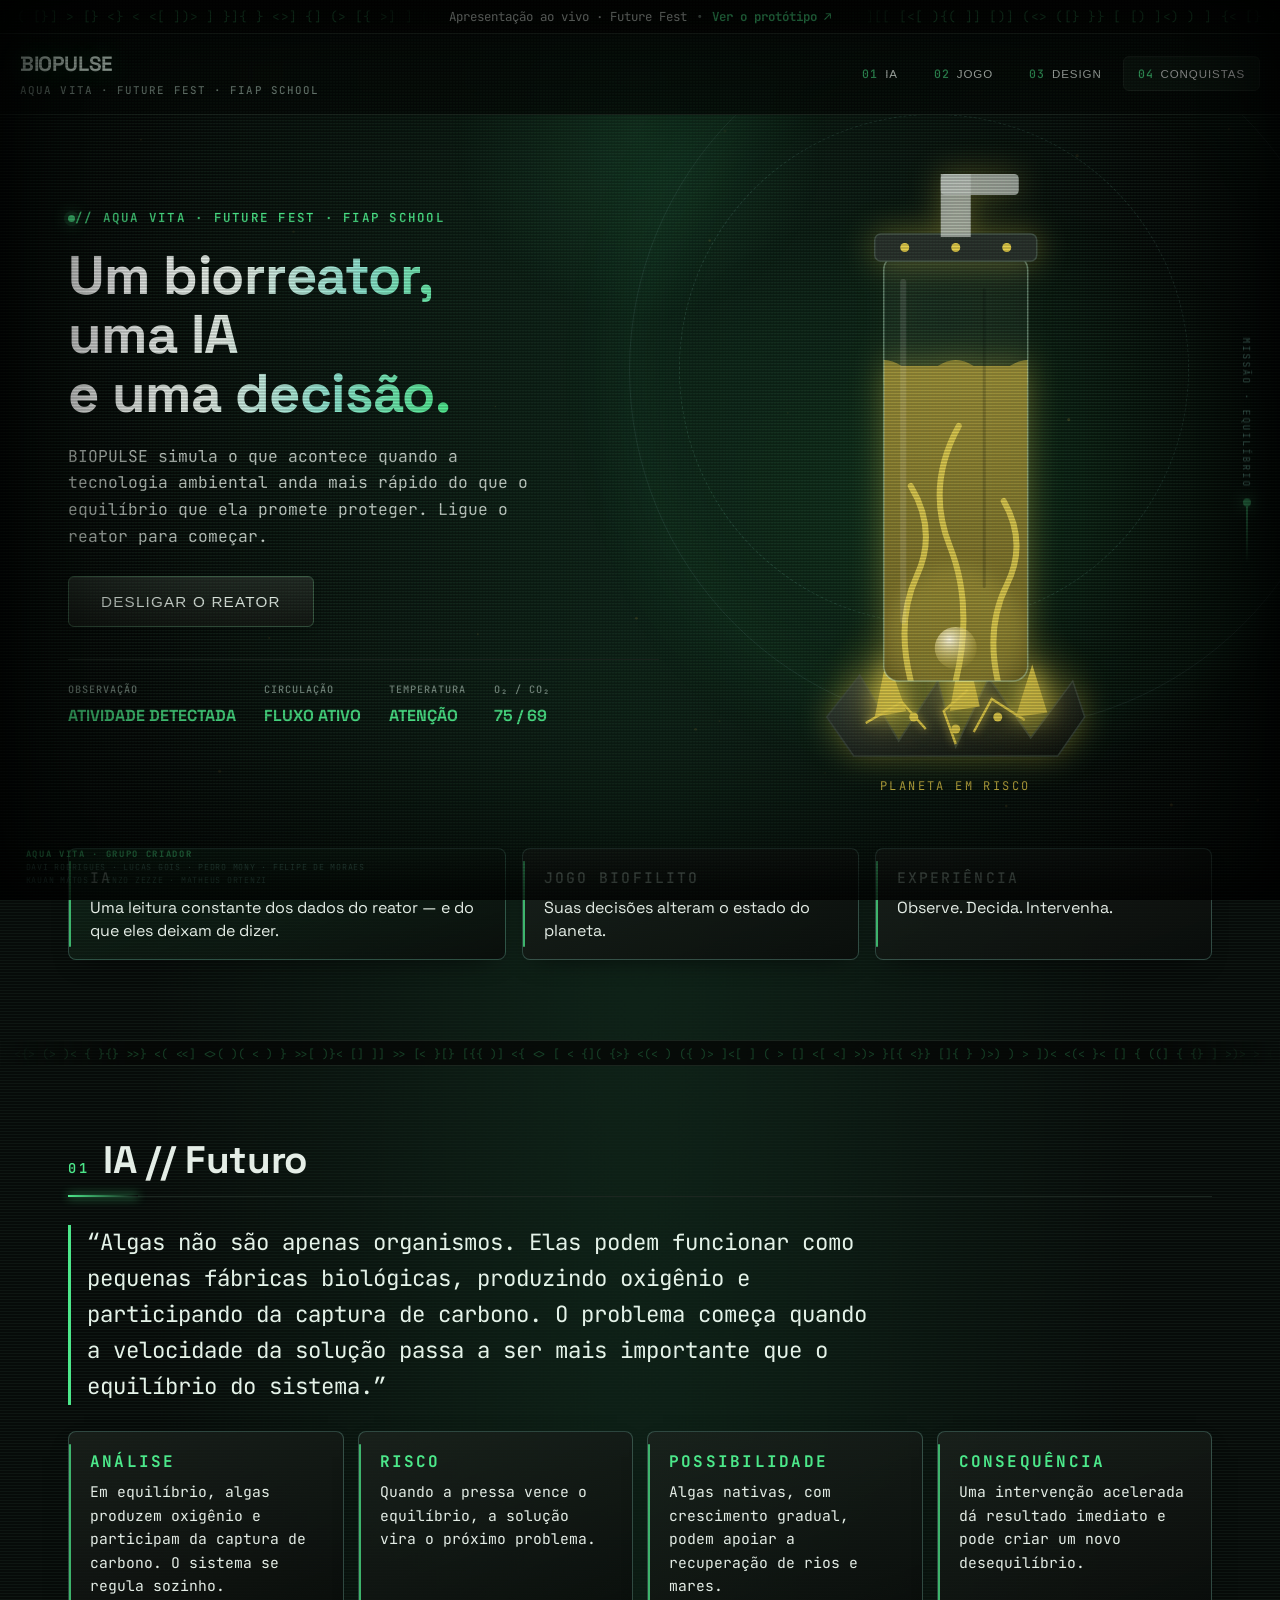
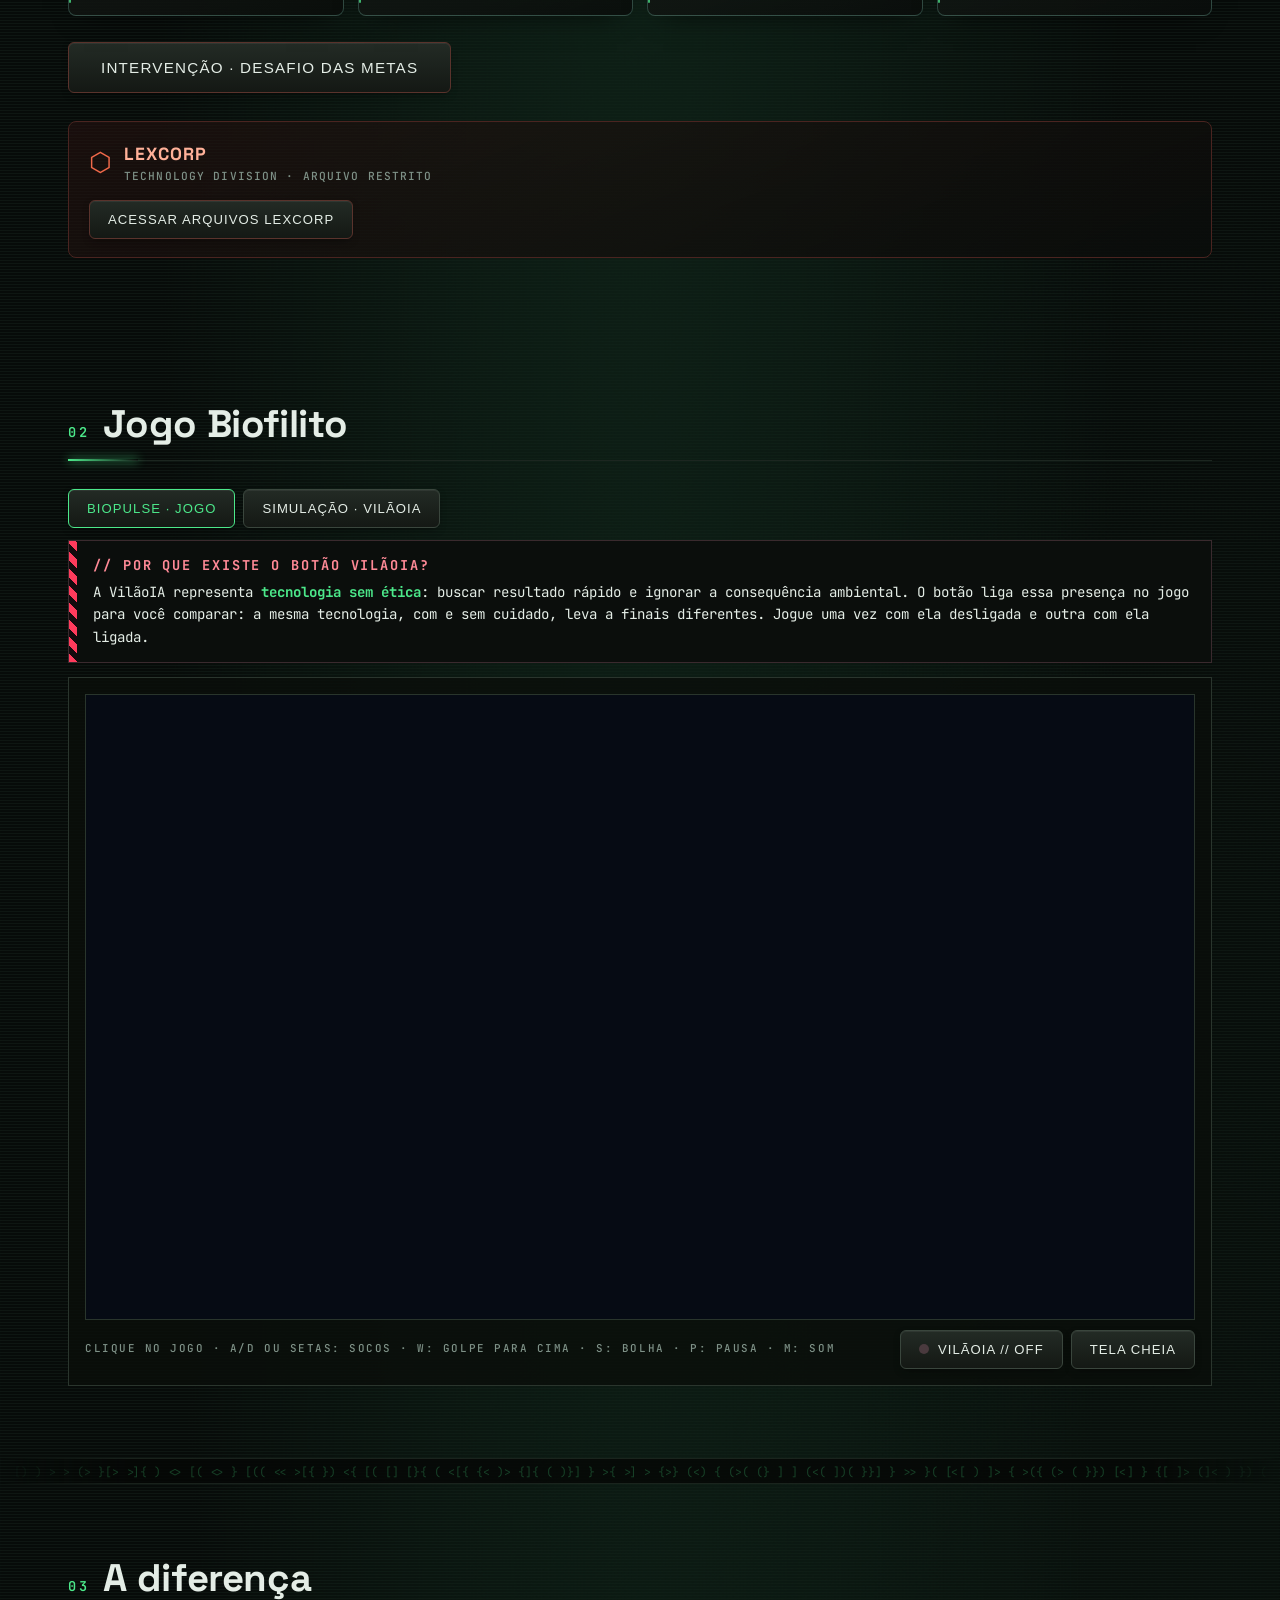
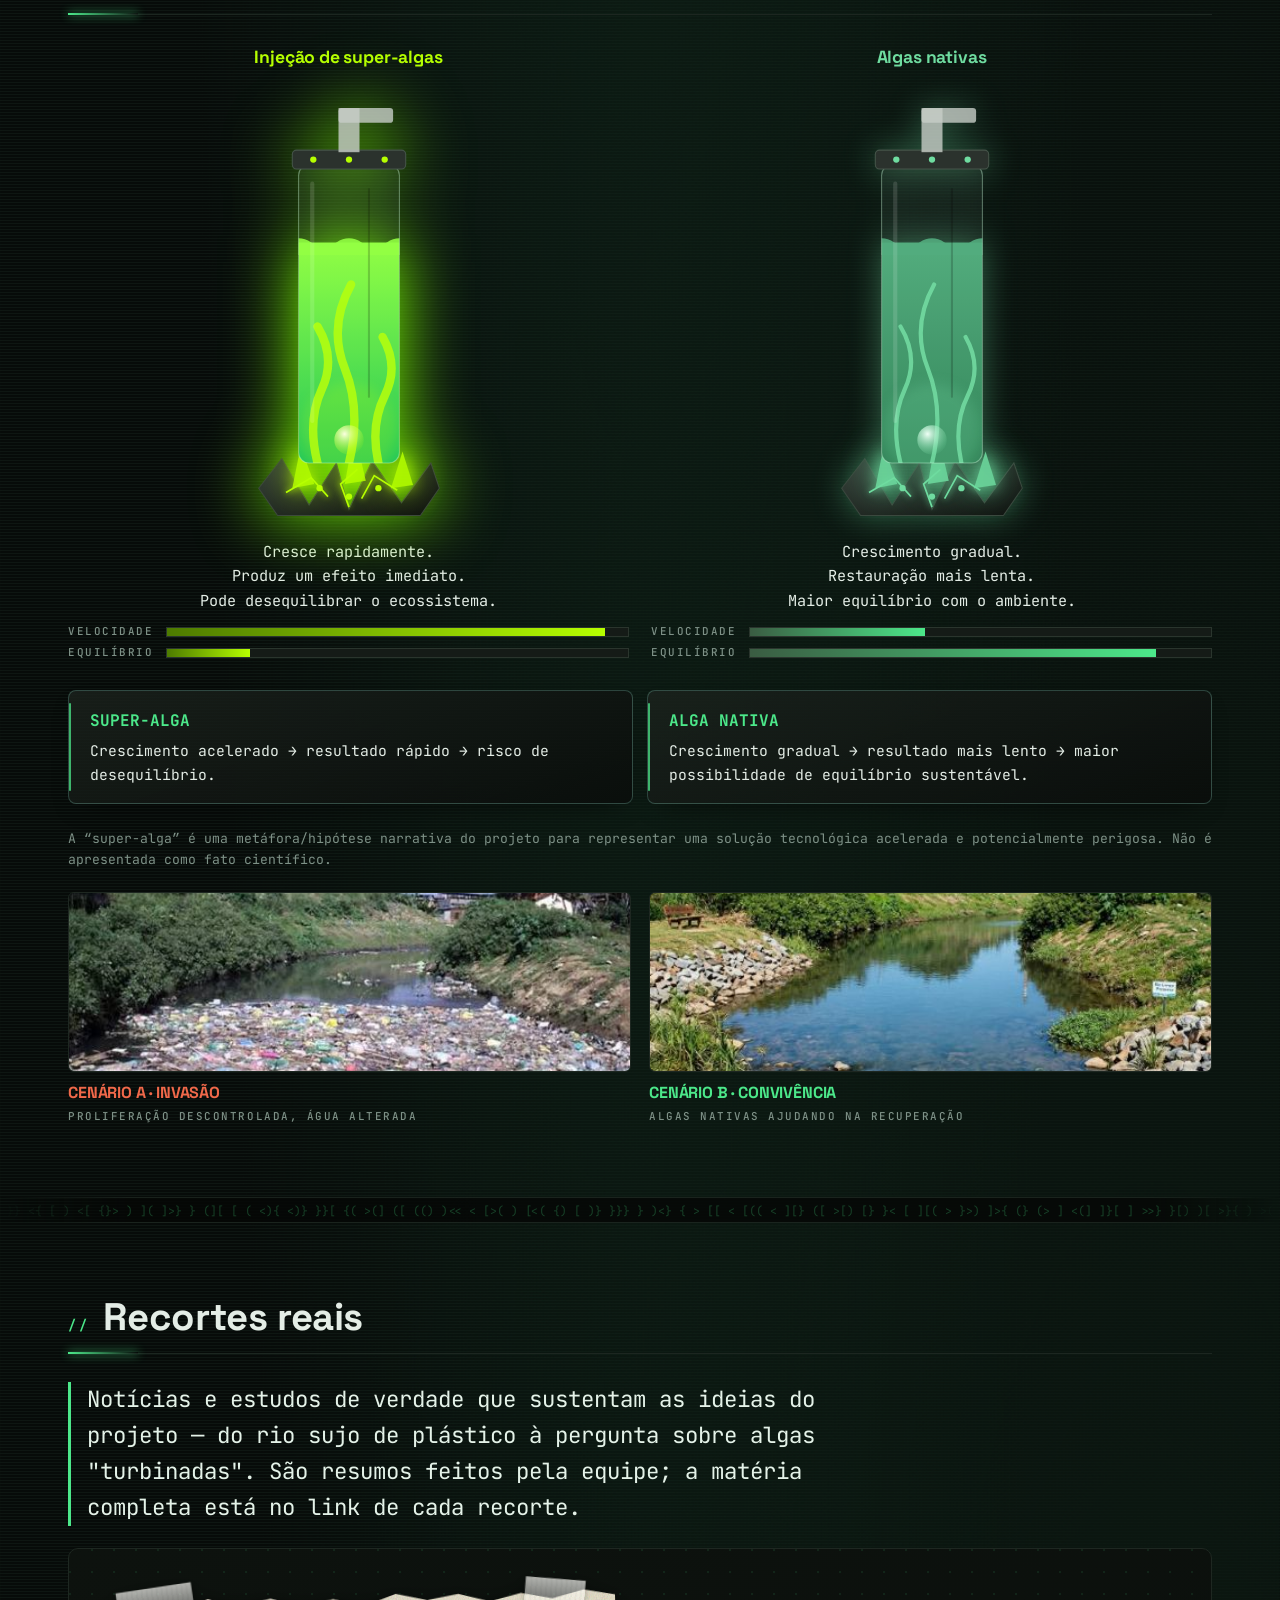
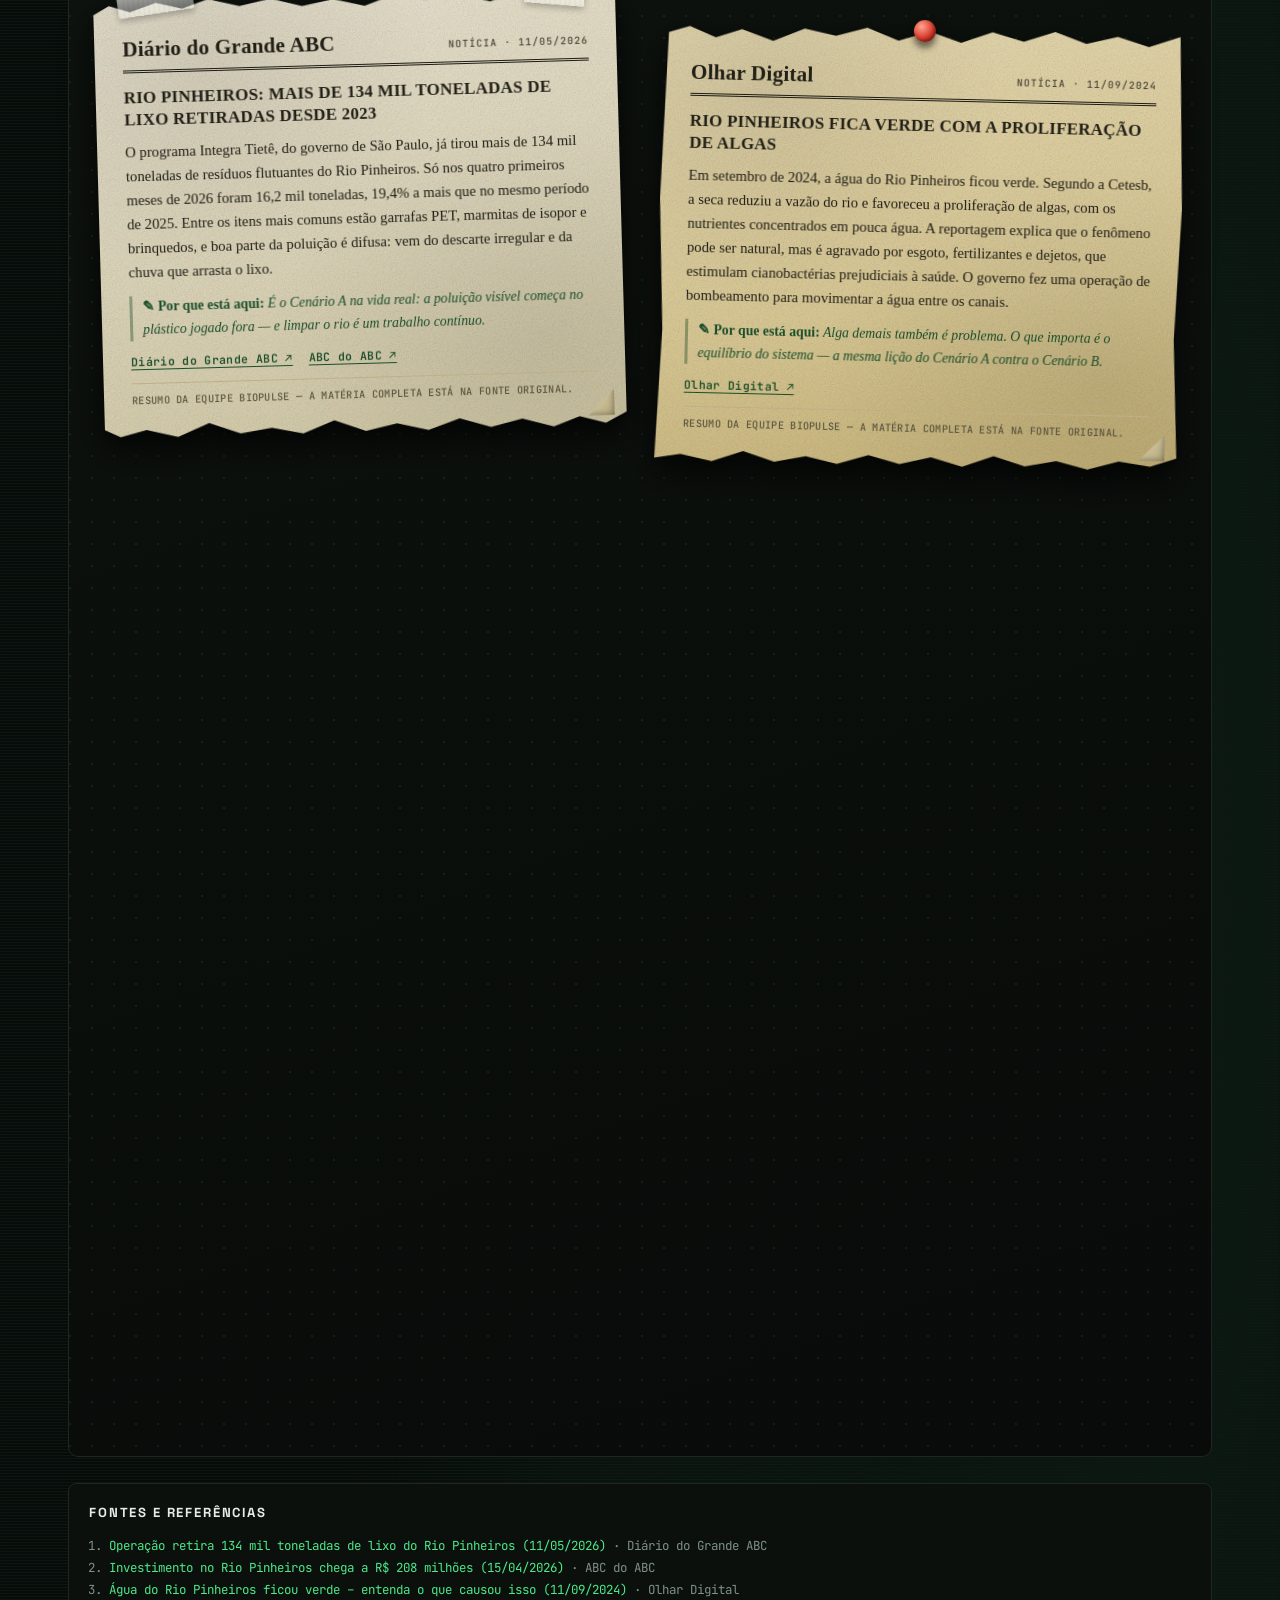
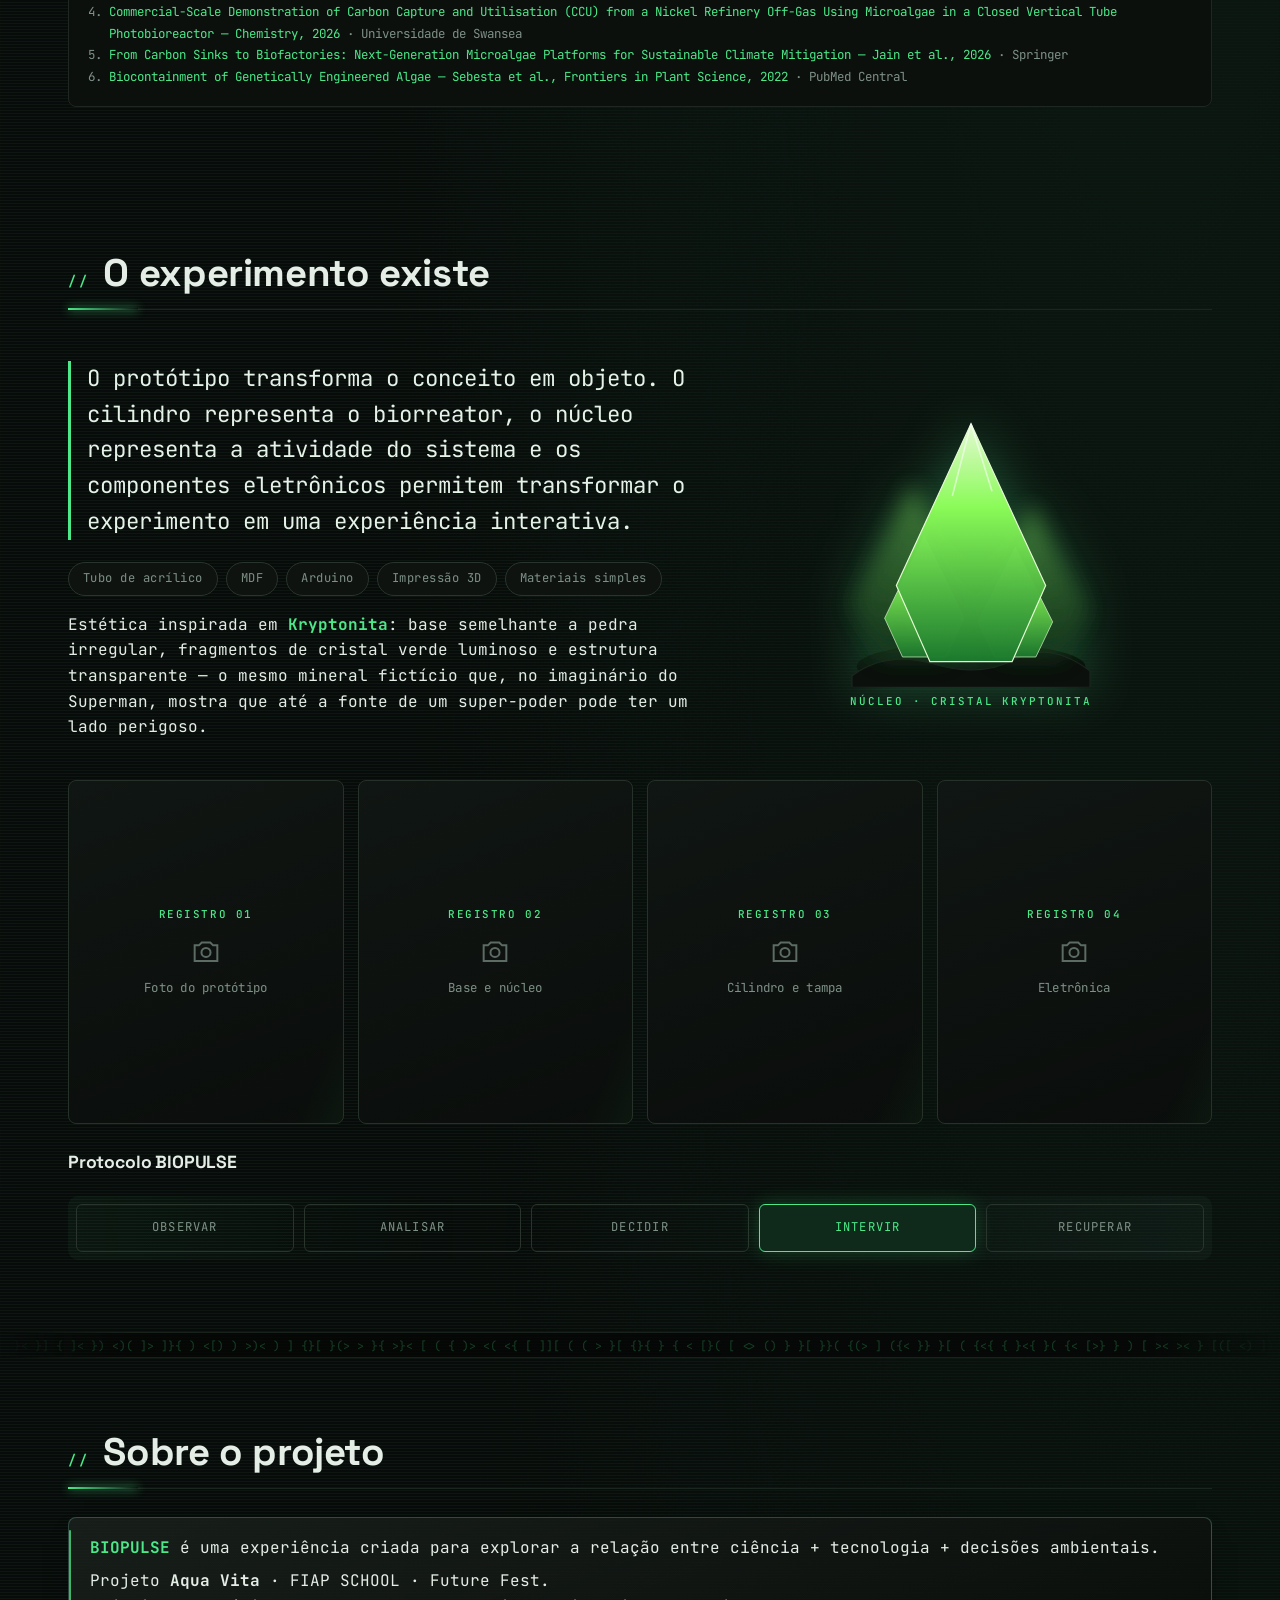
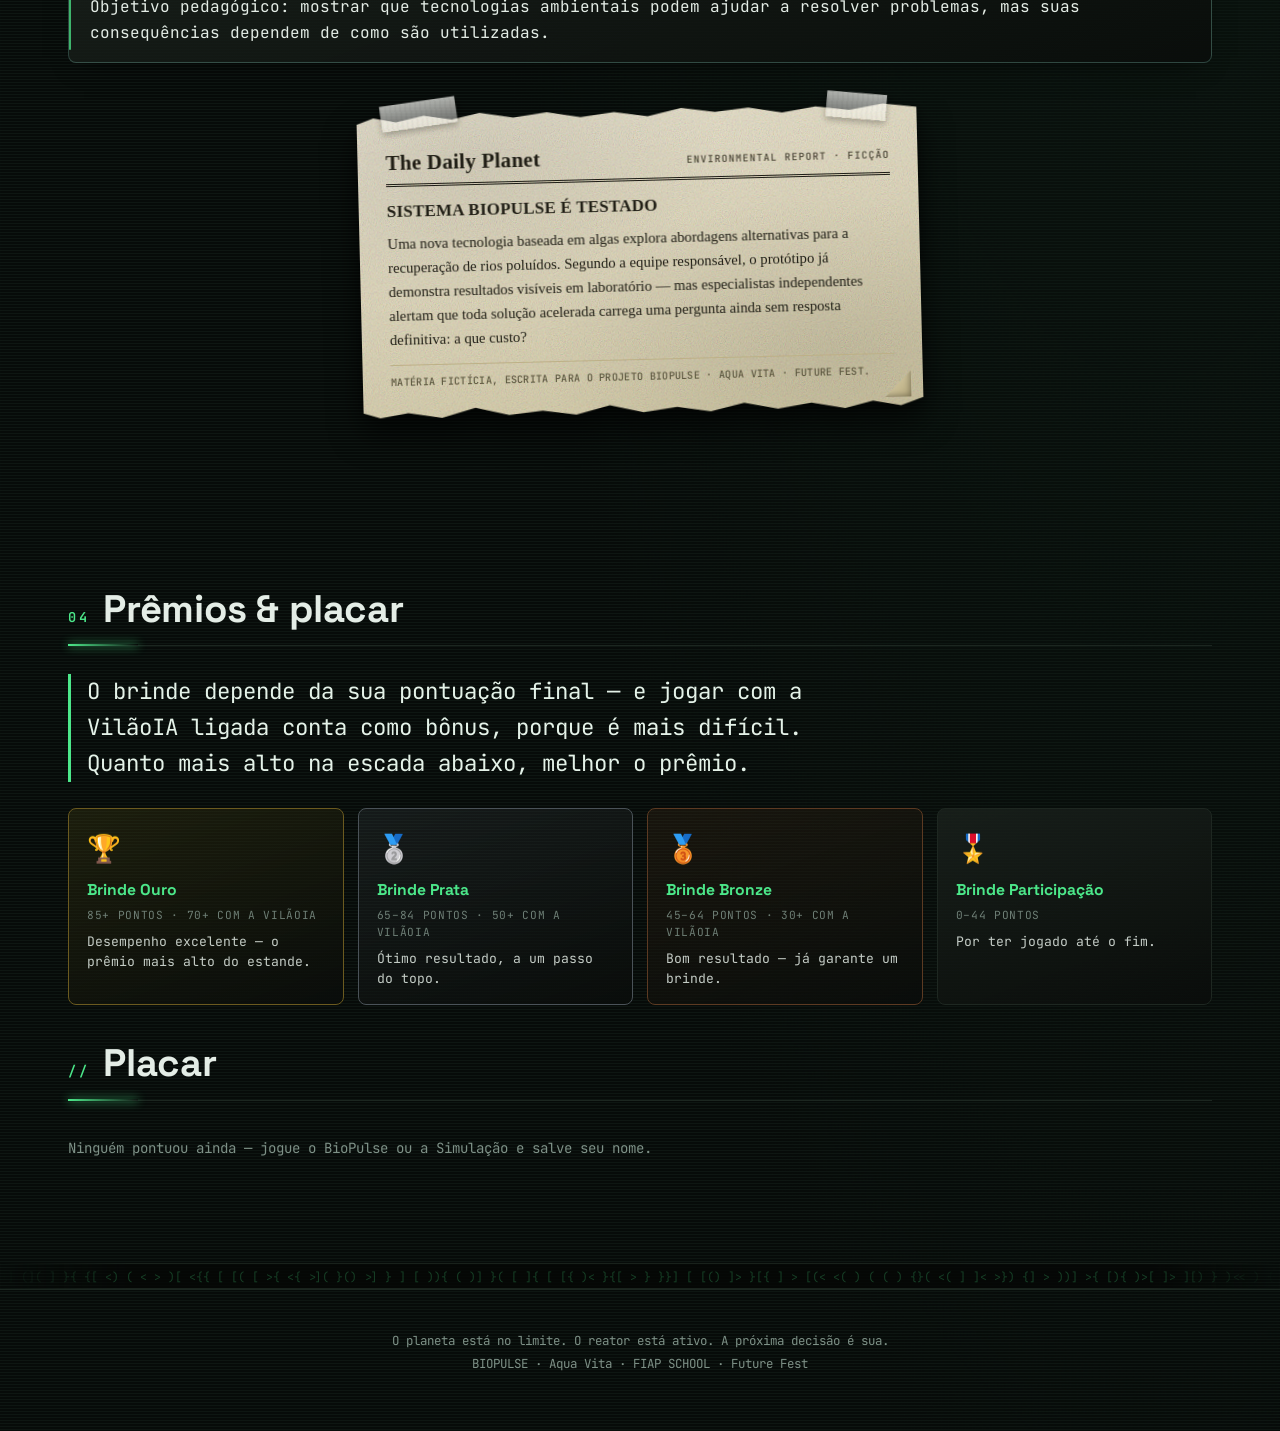
==== index.html @ df3b988c "Add files via upload" ====
<!DOCTYPE html>
<html lang="pt-BR">
<head>
<meta charset="utf-8">
<meta name="viewport" content="width=device-width, initial-scale=1, viewport-fit=cover">
<title>BIOPULSE · Aqua Vita · Future Fest</title>
<meta name="description" content="BIOPULSE — protótipo e experiência interativa do grupo Aqua Vita sobre algas, poluição e as consequências de soluções ambientais aceleradas. Projeto do Future Fest, FIAP SCHOOL.">
<meta name="theme-color" content="#070b09">
<meta property="og:title" content="BIOPULSE · Aqua Vita">
<meta property="og:description" content="Um biorreator, uma IA e uma decisão: o que acontece quando a tecnologia ambiental anda mais rápido que o equilíbrio do planeta.">
<meta property="og:type" content="website">
<link rel="icon" href="data:image/svg+xml,%3Csvg xmlns='http://www.w3.org/2000/svg' viewBox='0 0 100 100'%3E%3Crect width='100' height='100' rx='20' fill='%23070b09'/%3E%3Ccircle cx='50' cy='58' r='16' fill='%234ce88a'/%3E%3Cpath d='M50 20v24M36 40q14-10 28 0' stroke='%234ce88a' stroke-width='6' fill='none' stroke-linecap='round'/%3E%3C/svg%3E">
<link rel="preconnect" href="https://fonts.googleapis.com">
<link rel="preconnect" href="https://fonts.gstatic.com" crossorigin>
<link href="https://fonts.googleapis.com/css2?family=Space+Grotesk:wght@500;700&family=JetBrains+Mono:wght@400;500;600&display=swap" rel="stylesheet">
<link rel="stylesheet" href="css/style.css">
</head>
<body data-p="ok">
<div class="top-progress" aria-hidden="true"></div>
<div class="boot-sequence" id="boot" aria-hidden="true"><div class="boot-card"><small>Inicializando sistema de bio-resposta</small><b>BIOPULSE / 01</b><div class="boot-line"><i></i></div><small style="margin-top:12px">Conectando reator · IA · ecossistema</small></div></div>
<aside class="mission-dock" aria-hidden="true"><span>MISSÃO · EQUILÍBRIO</span><i></i></aside>
<!-- ## MARCA D'ÁGUA: crédito visual permanente da equipe responsável pelo projeto. -->
<aside class="team-watermark" aria-label="Créditos da equipe Aqua Vita"><b>Aqua Vita · Grupo criador</b><span>Davi Rodrigues · Lucas Gois · Pedro Mony · Felipe de Moraes</span><span>Kauan Matos · Enzo Zezze · Matheus Ortenzi</span></aside>
<canvas id="fx"></canvas><div id="wipe"></div><div id="toast" role="status"></div>
<div id="crt" aria-hidden="true"><div class="crt-roll"></div></div>
<div id="alert"><div class="drip"></div><h2>INTERVENÇÃO DETECTADA</h2></div>

<div class="annbar">
  <div class="acode" aria-hidden="true"><span id="acL"></span></div>
  <div class="anntext">Apresentação ao vivo · Future Fest <span class="adot">•</span> <a href="#prototipo">Ver o protótipo <i>↗</i></a></div>
  <div class="acode" aria-hidden="true"><span id="acR"></span></div>
</div>
<!-- ## ESTRUTURA HTML: cabeçalho fixo com a marca e atalhos de navegação -->
<header>
  <div><h1>BIOPULSE</h1><small>Aqua Vita · Future Fest · FIAP SCHOOL</small></div>
  <nav><button class="btn nb" data-t="ia"><i>01</i>IA</button><button class="btn nb" data-t="jogo"><i>02</i>JOGO</button><button class="btn nb" data-t="design"><i>03</i>DESIGN</button><button class="btn nb" data-t="conquistas"><i>04</i>CONQUISTAS</button></nav>
</header>

<!-- ## CONTEÚDO PRINCIPAL: cada seção abaixo explica uma parte da narrativa -->
<main>
<!-- ## 01. HERO: apresenta o desafio e dá acesso ao reator -->
<section id="hero">
  <div class="herogrid">
    <div class="herocopy">
      <span class="kicker">// Aqua Vita · Future Fest · FIAP SCHOOL</span>
      <h1 class="claim">Um biorreator, uma IA<br>e uma decisão.</h1>
      <p class="lede">BIOPULSE simula o que acontece quando a tecnologia ambiental anda mais rápido do que o equilíbrio que ela promete proteger. Ligue o reator para começar.</p>
      <button class="btn big" id="power">LIGAR O REATOR</button>
      <div class="readout">
        <div><small>Observação</small><b id="nB">SEM LEITURA</b></div>
        <div><small>Circulação</small><b id="nF">PARADO</b></div>
        <div><small>Temperatura</small><b id="nT">EM ESPERA</b></div>
        <div><small>O₂ / CO₂</small><b><span id="nO">--</span> / <span id="nC">--</span></b></div>
      </div>
    </div>
    <div class="rwrap"><div id="rmain"></div><div class="pstat" id="pstat">PLANETA SAUDÁVEL</div></div>
  </div>
  <div class="cards">
    <div class="panel feat" data-t="ia"><h3>IA</h3><p>Uma leitura constante dos dados do reator — e do que eles deixam de dizer.</p></div>
    <div class="panel" data-t="jogo"><h3>Jogo Biofilito</h3><p>Suas decisões alteram o estado do planeta.</p></div>
    <div class="panel"><h3>Experiência</h3><p>Observe. Decida. Intervenha.</p></div>
  </div>
</section>
<div class="codeband"></div>

<!-- ## 02. IA: explica o dilema ambiental e o documento fictício LexCorp -->
<section id="ia">
  <div class="sec-h"><span>01</span><h2>IA // Futuro</h2></div>
  <p class="lead rv">“Algas não são apenas organismos. Elas podem funcionar como pequenas fábricas biológicas, produzindo oxigênio e participando da captura de carbono. O problema começa quando a velocidade da solução passa a ser mais importante que o equilíbrio do sistema.”</p>
  <div class="grid4">
    <div class="panel rv"><b>ANÁLISE</b><p>Em equilíbrio, algas produzem oxigênio e participam da captura de carbono. O sistema se regula sozinho.</p></div>
    <div class="panel rv"><b>RISCO</b><p>Quando a pressa vence o equilíbrio, a solução vira o próximo problema.</p></div>
    <div class="panel rv"><b>POSSIBILIDADE</b><p>Algas nativas, com crescimento gradual, podem apoiar a recuperação de rios e mares.</p></div>
    <div class="panel rv"><b>CONSEQUÊNCIA</b><p>Uma intervenção acelerada dá resultado imediato e pode criar um novo desequilíbrio.</p></div>
  </div>
  <button class="btn big warn" id="intv">INTERVENÇÃO · DESAFIO DAS METAS</button>

  <div class="lexfile rv">
    <div class="lexhead"><span class="lexmark">⬡</span><div><b>LEXCORP</b><small>Technology Division · Arquivo restrito</small></div></div>
    <button class="btn warn" id="lexBtn">ACESSAR ARQUIVOS LEXCORP</button>
    <div class="lexbody" id="lexBody" hidden>
      <p><i>[CLASSIFICAÇÃO: NÍVEL 3 — ACESSO LIBERADO]</i></p>
      <p>A LexCorp financia soluções de recuperação ambiental em escala industrial. Documentos internos sugerem que o programa de "super-algas" foi acelerado antes da conclusão dos testes de impacto — priorizando resultado visível sobre segurança do ecossistema.</p>
      <p>BIOPULSE nasceu dessa pergunta: até onde a tecnologia deve ir para resolver um problema ambiental — e quem decide onde está esse limite?</p>
      <p class="lexfoot">Documento fictício, parte da narrativa do projeto BIOPULSE. Qualquer semelhança com universos de ficção é intencional e com fins pedagógicos.</p>
    </div>
  </div>
</section>

<!-- ## 03. JOGO: contém o game BioPulse e a simulação de decisões -->
<section id="jogo">
  <div class="sec-h"><span>02</span><h2>Jogo Biofilito</h2></div>
  <div class="gtabs"><button class="btn on" data-g="bp">BioPulse · Jogo</button><button class="btn" data-g="sim">Simulação · VilãoIA</button></div>
  <div class="vexp"><b>// POR QUE EXISTE O BOTÃO VILÃOIA?</b>
    <p class="voff">A VilãoIA representa <strong style="color:var(--neon)">tecnologia sem ética</strong>: buscar resultado rápido e ignorar a consequência ambiental. O botão liga essa presença no jogo para você comparar: a mesma tecnologia, com e sem cuidado, leva a finais diferentes. Jogue uma vez com ela desligada e outra com ela ligada.</p>
    <p class="von"><strong style="color:#ff8a97">ATIVA.</strong> As boas decisões valem menos (60%), as ruins pesam mais (140%), cada escolha custa energia e sabotagens aparecem: super-algas, descarte ilegal, falha na rede, sobrecarga do reator e crescimento descontrolado. Não é um vilão de desenho: é o que acontece quando a pressa vence o equilíbrio.</p></div>
  <!-- BioPulse: jogo em JavaScript puro, embutido no script abaixo (biopulse.js). -->
  <div id="bp" class="game">
    <div class="frame" id="bpmount"></div>
    <div class="bpbar"><small>Clique no jogo · A/D ou setas: socos · W: golpe para cima · S: bolha · P: pausa · M: som</small><div style="display:flex;gap:8px;flex-wrap:wrap"><button class="btn switch" id="bpvil" title="Liga a tecnologia sem ética: resultado rápido, consequência ignorada" aria-pressed="false">VILÃOIA // OFF</button><button class="btn" id="bpfs">TELA CHEIA</button></div></div>
    <div class="scorebox" id="bpScore" hidden><p id="bpScoreMsg"></p><div class="scorerow"><input id="bpName" maxlength="18" placeholder="Seu nome" autocomplete="off"><button class="btn" id="bpSaveScore">Salvar pontuação</button></div><small id="bpSaveMsg"></small></div>
  </div>
  <!-- Simulação do site. Use BIOPULSE.setPlanet('ok'|'risk'|'bad') para o reator reagir. -->
  <div id="game-mount" class="game" hidden>
    <div class="gtop"><button class="btn switch" id="vil" title="Liga a tecnologia sem ética: resultado rápido, consequência ignorada" aria-pressed="false">VILÃOIA // OFF</button><small id="turn">EVENTO 01/06</small></div>
    <div class="ggrid">
      <div>
        <div class="scwrap" id="scene">
          <svg class="sc" viewBox="0 0 400 220" aria-label="Cenário">
            <rect class="sky" width="400" height="130"/><circle class="sun" cx="60" cy="40" r="18"/>
            <g class="smoke"><circle cx="300" cy="70" r="14"/><circle cx="316" cy="48" r="18"/><circle cx="338" cy="28" r="22"/></g>
            <g class="fac"><rect x="270" y="100" width="90" height="30"/><rect x="290" y="72" width="12" height="30"/><rect x="322" y="82" width="12" height="20"/></g>
            <rect class="ground" y="128" width="400" height="10"/>
            <path class="water" d="M0 138H400V220H0z"/>
            <g class="algaeb"><circle cx="50" cy="170" r="9"/><circle cx="120" cy="190" r="12"/><circle cx="200" cy="165" r="8"/><circle cx="260" cy="195" r="14"/><circle cx="330" cy="172" r="10"/><circle cx="160" cy="150" r="6"/><circle cx="370" cy="200" r="9"/></g>
            <g class="veg"><rect x="14" y="108" width="4" height="22"/><circle cx="16" cy="102" r="12"/><rect x="60" y="112" width="4" height="18"/><circle cx="62" cy="106" r="10"/><rect x="104" y="106" width="4" height="24"/><circle cx="106" cy="98" r="13"/></g>
          </svg>
          <div id="rmini"></div>
        </div>
        <div class="inds" id="inds"></div>
      </div>
      <div class="evt panel" id="evt"></div>
    </div>
    <div class="vmsg" id="vmsg" hidden></div>
    <div class="log" id="log"></div>
    <div class="end" id="end" hidden><h3 id="eT"></h3><p id="eM"></p><div class="scorerow"><input id="simName" maxlength="18" placeholder="Seu nome" autocomplete="off"><button class="btn" id="simSaveScore">Salvar pontuação</button></div><small id="simSaveMsg"></small><div><button class="btn big" id="retry">TENTAR NOVAMENTE</button></div></div>
  </div>
</section>
<div class="codeband rev"></div>

<!-- ## 04. COMPARATIVO: contrapõe super-algas e algas nativas -->
<section id="design">
  <div class="sec-h"><span>03</span><h2>A diferença</h2></div>
  <div class="duo">
    <div class="a rv"><h3>Injeção de super-algas</h3><div id="rA"></div>
      <ul><li>Cresce rapidamente.</li><li>Produz um efeito imediato.</li><li>Pode desequilibrar o ecossistema.</li></ul>
      <div class="mt"><small>Velocidade</small><div class="bar"><i style="--w:95%"></i></div></div><div class="mt"><small>Equilíbrio</small><div class="bar"><i style="--w:18%"></i></div></div></div>
    <div class="b rv"><h3>Algas nativas</h3><div id="rB"></div>
      <ul><li>Crescimento gradual.</li><li>Restauração mais lenta.</li><li>Maior equilíbrio com o ambiente.</li></ul>
      <div class="mt"><small>Velocidade</small><div class="bar"><i style="--w:38%"></i></div></div><div class="mt"><small>Equilíbrio</small><div class="bar"><i style="--w:88%"></i></div></div></div>
  </div>
  <div class="sci">
    <div class="panel"><b>SUPER-ALGA</b><p>Crescimento acelerado → resultado rápido → risco de desequilíbrio.</p></div>
    <div class="panel"><b>ALGA NATIVA</b><p>Crescimento gradual → resultado mais lento → maior possibilidade de equilíbrio sustentável.</p></div>
  </div>
  <p class="note2">A “super-alga” é uma metáfora/hipótese narrativa do projeto para representar uma solução tecnológica acelerada e potencialmente perigosa. Não é apresentada como fato científico.</p>
  <div class="envs"><div><div id="eA"></div><h3 style="color:var(--warn)">CENÁRIO A · INVASÃO</h3><small>Proliferação descontrolada, água alterada</small></div><div><div id="eB"></div><h3 style="color:var(--neon)">CENÁRIO B · CONVIVÊNCIA</h3><small>Algas nativas ajudando na recuperação</small></div></div>
</section>

<div class="codeband rev"></div>

<!-- ## 05. RECORTES: fontes reais que sustentam a proposta pedagógica -->
<section id="recortes">
  <div class="sec-h"><span>//</span><h2>Recortes reais</h2></div>
  <p class="lead rv">Notícias e estudos de verdade que sustentam as ideias do projeto — do rio sujo de plástico à pergunta sobre algas "turbinadas". São resumos feitos pela equipe; a matéria completa está no link de cada recorte.</p>
  <div class="clipwall" id="clipwall"></div>
  <div class="sources" id="sources"></div>
</section>

<!-- ## 06. PROTÓTIPO: apresenta materiais e etapas do experimento físico -->
<section id="prototipo">
  <div class="sec-h"><span>//</span><h2>O experimento existe</h2></div>
  <div class="protogrid">
    <div>
      <p class="lead">O protótipo transforma o conceito em objeto. O cilindro representa o biorreator, o núcleo representa a atividade do sistema e os componentes eletrônicos permitem transformar o experimento em uma experiência interativa.</p>
      <div class="chips"><span>Tubo de acrílico</span><span>MDF</span><span>Arduino</span><span>Impressão 3D</span><span>Materiais simples</span></div>
      <p>Estética inspirada em <b style="color:var(--neon)">Kryptonita</b>: base semelhante a pedra irregular, fragmentos de cristal verde luminoso e estrutura transparente — o mesmo mineral fictício que, no imaginário do Superman, mostra que até a fonte de um super-poder pode ter um lado perigoso.</p>
    </div>
    <div class="kryptowrap"><div id="krypto"></div><small>NÚCLEO · CRISTAL KRYPTONITA</small></div>
  </div>
  <div class="gal">
    <figure><small>Registro 01</small><svg viewBox="0 0 24 24"><path d="M4 8h3l2-2h6l2 2h3v11H4z"/><circle cx="12" cy="13" r="3.2"/></svg><figcaption>Foto do protótipo</figcaption></figure>
    <figure><small>Registro 02</small><svg viewBox="0 0 24 24"><path d="M4 8h3l2-2h6l2 2h3v11H4z"/><circle cx="12" cy="13" r="3.2"/></svg><figcaption>Base e núcleo</figcaption></figure>
    <figure><small>Registro 03</small><svg viewBox="0 0 24 24"><path d="M4 8h3l2-2h6l2 2h3v11H4z"/><circle cx="12" cy="13" r="3.2"/></svg><figcaption>Cilindro e tampa</figcaption></figure>
    <figure><small>Registro 04</small><svg viewBox="0 0 24 24"><path d="M4 8h3l2-2h6l2 2h3v11H4z"/><circle cx="12" cy="13" r="3.2"/></svg><figcaption>Eletrônica</figcaption></figure>
  </div>
  <h3 style="font-size:1.1rem">Protocolo BIOPULSE</h3>
  <div class="proto" id="proto"><div>OBSERVAR</div><div>ANALISAR</div><div>DECIDIR</div><div>INTERVIR</div><div>RECUPERAR</div></div>
</section>
<div class="codeband"></div>

<!-- ## 07. SOBRE: contextualiza a equipe, o objetivo e a matéria fictícia -->
<section id="sobre">
  <div class="sec-h"><span>//</span><h2>Sobre o projeto</h2></div>
  <div class="panel"><p style="margin:0 0 8px"><b style="color:var(--neon)">BIOPULSE</b> é uma experiência criada para explorar a relação entre ciência + tecnologia + decisões ambientais.</p><p style="margin:0">Projeto <b>Aqua Vita</b> · FIAP SCHOOL · Future Fest.<br>Objetivo pedagógico: mostrar que tecnologias ambientais podem ajudar a resolver problemas, mas suas consequências dependem de como são utilizadas.</p></div>

  <div class="clip rv e1 p1" style="--r:-1.4deg">
    <span class="tape t1"></span><span class="tape t2"></span>
    <article class="paper">
      <div class="newshead"><b>The Daily Planet</b><small>Environmental Report · Ficção</small></div>
      <h4>Sistema BIOPULSE é testado</h4>
      <p>Uma nova tecnologia baseada em algas explora abordagens alternativas para a recuperação de rios poluídos. Segundo a equipe responsável, o protótipo já demonstra resultados visíveis em laboratório — mas especialistas independentes alertam que toda solução acelerada carrega uma pergunta ainda sem resposta definitiva: a que custo?</p>
      <small class="newsfoot">Matéria fictícia, escrita para o projeto BIOPULSE · Aqua Vita · Future Fest.</small>
    </article>
  </div>
</section>
<!-- ## 08. CONQUISTAS: regras de premiação e placar dos participantes -->
<section id="conquistas">
  <div class="sec-h"><span>04</span><h2>Prêmios &amp; placar</h2></div>
  <p class="lead">O brinde depende da sua pontuação final — e jogar com a VilãoIA ligada conta como bônus, porque é mais difícil. Quanto mais alto na escada abaixo, melhor o prêmio.</p>
  <div class="prizeladder" id="prizegrid"></div>
  <div class="boardwrap">
    <div class="sec-h" style="margin:36px 0 18px"><span>//</span><h2>Placar</h2></div>
    <table class="board" id="board"><thead><tr><th>#</th><th>Nome</th><th>Pontuação</th><th>Modo</th><th>Prêmio</th></tr></thead><tbody id="boardBody"></tbody></table>
    <p id="boardEmpty" class="boardEmpty" hidden>Ninguém pontuou ainda — jogue o BioPulse ou a Simulação e salve seu nome.</p>
  </div>
</section>
<div class="codeband"></div>
</main>
<!-- ## RODAPÉ: mensagem final da experiência -->
<footer>O planeta está no limite. O reator está ativo. A próxima decisão é sua.<br>BIOPULSE · Aqua Vita · FIAP SCHOOL · Future Fest</footer>

<!-- ## JAVASCRIPT 01: jogo 2D BioPulse (canvas + áudio + pontuação) -->
<script src="js/biopulse-game.js"></script>
<!-- ## JAVASCRIPT 02: interface do site, reatores, simulação e efeitos -->
<script src="js/core.js"></script>
<script src="js/reator.js"></script>
<script src="js/estado.js"></script>
<script src="js/simulacao.js"></script>
<script src="js/cenarios.js"></script>
<script src="js/placar.js"></script>
<script src="js/recortes.js"></script>
<script src="js/efeitos.js"></script>
</body>
</html>
---- css/style.css ----
/* ## GUIA DE ESTILOS: base global → componentes → seções → responsividade. */
/* ## 01. Base global: cores, tipografia e comportamento da página */
:root{--bg:#070b09;--stone:#1a1f1c;--moss:#3a5c42;--deep:#0f3a22;--neon:#4ce88a;--neon2:#8fe3d0;--amber:#e8b04c;--txt:#e4ede6;--mut:#7e9187;--warn:#f0694a;--line:#1e2721;--panel:#10140f;--radius:2px;color-scheme:dark;box-sizing:border-box;padding-top:env(safe-area-inset-top,0px);padding-bottom:env(safe-area-inset-bottom,0px)}
*,*::before,*::after{box-sizing:inherit}
html{scroll-behavior:smooth;scroll-padding-top:calc(110px + env(safe-area-inset-top,0px));background:var(--bg)}
body{margin:0;background:radial-gradient(ellipse at 50% 0,#0f2419 0,transparent 55%),radial-gradient(ellipse at 90% 60%,#0c1912 0,transparent 50%),repeating-linear-gradient(180deg,#ffffff 0 1px,transparent 1px 3px),var(--bg);background-blend-mode:normal,normal,overlay,normal;background-size:auto,auto,100% 3px,auto;color:var(--txt);font:16px/1.6 "JetBrains Mono",ui-monospace,"SF Mono",Menlo,Consolas,monospace;-webkit-font-smoothing:antialiased;overflow-x:hidden}
h1,h2,h3{font-family:"Space Grotesk",Arial,sans-serif;font-weight:700;margin:0;letter-spacing:-.01em}
small{color:var(--mut);letter-spacing:.14em;font-size:.68rem;text-transform:uppercase;display:block;font-weight:500}
#fx{position:fixed;inset:0;z-index:0;pointer-events:none}
main,header,footer{position:relative;z-index:1}
section{padding:72px 18px;max-width:1180px;margin:auto}
.sec-h{display:flex;align-items:baseline;gap:14px;margin-bottom:28px;padding-bottom:14px;border-bottom:1px solid #1c2620}.sec-h span{color:var(--neon);font-size:.85rem;letter-spacing:.2em;font-weight:600;font-family:"JetBrains Mono",monospace}.sec-h h2{font-size:clamp(1.5rem,4.2vw,2.4rem);line-height:1.15}
.panel{position:relative;background:linear-gradient(160deg,rgba(28,35,30,.78),rgba(10,13,11,.88));border:1px solid var(--line);border-radius:8px;padding:17px 19px 17px 21px;box-shadow:0 10px 28px -16px #000d}
.panel::before{content:"";position:absolute;left:0;top:12px;bottom:12px;width:2px;border-radius:2px;background:var(--neon);opacity:.75}
.btn{font:"JetBrains Mono",inherit;font-weight:500;color:var(--txt);cursor:pointer;background:linear-gradient(180deg,#232b25,#141814);border:1px solid #3a463d;border-radius:6px;padding:11px 18px;letter-spacing:.08em;text-transform:uppercase;font-size:.82rem;box-shadow:inset 0 1px 0 #ffffff0f,0 3px 10px -4px #000a;transition:border-color .18s,box-shadow .18s,color .18s,transform .18s}
.btn:hover{border-color:var(--neon);box-shadow:inset 0 1px 0 #ffffff14,0 0 0 1px #3dff7a33,0 6px 18px -6px #3dff7a44;color:#fff}
.btn:active,.btn.press{transform:translateY(1px) scale(.99);background:#123321;box-shadow:0 0 0 1px var(--neon),0 0 20px -4px var(--neon)}
.btn.big{font-size:.95rem;padding:16px 32px;border-color:#3a5a44}
.btn.warn{border-color:#5a332c}.btn.warn:hover{border-color:var(--warn);box-shadow:0 0 0 1px #ff5a3d33,0 6px 18px -6px #ff5a3d55}
/* ## 02. Barra de anúncio e sistema de prêmios */
.annbar{position:sticky;top:env(safe-area-inset-top,0px);z-index:51;display:flex;align-items:center;gap:14px;height:34px;background:#050705;border-bottom:1px solid var(--line);overflow:hidden}
.acode{flex:1 1 0;min-width:0;height:100%;overflow:hidden;position:relative;-webkit-mask-image:linear-gradient(90deg,transparent,#000 18%,#000 82%,transparent);mask-image:linear-gradient(90deg,transparent,#000 18%,#000 82%,transparent)}
.acode span{position:absolute;top:0;left:0;white-space:nowrap;font-family:"JetBrains Mono",monospace;font-size:.8rem;letter-spacing:.02em;color:var(--neon);opacity:.4;line-height:34px}
.acode:first-child span{animation:acodeL 22s linear infinite}.acode:last-child span{animation:acodeR 22s linear infinite}
@keyframes acodeL{from{transform:translateX(0)}to{transform:translateX(-50%)}}
@keyframes acodeR{from{transform:translateX(-50%)}to{transform:translateX(0)}}
.anntext{flex:0 0 auto;font-size:.78rem;color:var(--txt);white-space:nowrap;padding:0 4px}.anntext .adot{color:var(--mut);margin:0 2px}.anntext a{color:var(--neon);text-decoration:none;font-weight:600}.anntext a:hover{text-decoration:underline}.anntext i{font-style:normal}
@media(max-width:820px){.acode{display:none}.annbar{padding:0 14px}.anntext{flex:1 1 auto;min-width:0;overflow:hidden;text-overflow:ellipsis;text-align:center;font-size:.7rem}}
.prizeladder{display:grid;grid-template-columns:repeat(auto-fit,minmax(220px,1fr));gap:14px;margin:26px 0}
.prize{position:relative;padding:18px 18px 16px;border:1px solid var(--line);border-radius:8px;background:linear-gradient(160deg,rgba(28,35,30,.78),rgba(10,13,11,.88));transition:transform .2s,box-shadow .2s}
.prize:hover{transform:translateY(-3px);box-shadow:0 14px 28px -16px #000d}
.prize .ico{font-size:1.7rem;margin-bottom:8px;display:block}
.prize h4{margin:0 0 4px;font-size:.98rem;color:var(--neon);font-family:"Space Grotesk",sans-serif}
.prize .thresh{margin:0 0 8px;font-size:.7rem;letter-spacing:.06em;color:var(--mut);text-transform:uppercase}
.prize p{margin:0;font-size:.82rem;color:var(--txt);opacity:.85;line-height:1.5}
.prize.tier-gold{border-color:#6b5a1f;background:linear-gradient(160deg,rgba(76,70,20,.3),rgba(10,13,11,.9))}
.prize.tier-silver{border-color:#4a5258;background:linear-gradient(160deg,rgba(60,66,70,.28),rgba(10,13,11,.9))}
.prize.tier-bronze{border-color:#5c3a22;background:linear-gradient(160deg,rgba(70,46,24,.28),rgba(10,13,11,.9))}
.boardwrap{margin-top:12px}
table.board{width:100%;border-collapse:collapse;font-size:.88rem}
table.board th{text-align:left;color:var(--mut);font-weight:500;letter-spacing:.08em;font-size:.68rem;text-transform:uppercase;padding:8px 10px;border-bottom:1px solid var(--line)}
table.board td{padding:10px;border-bottom:1px solid #141a16}
table.board tr:first-child td{color:var(--neon);font-weight:600}
.boardEmpty{color:var(--mut);font-size:.88rem;padding:18px 0}
.scorebox{margin-top:10px;padding:14px 16px;border:1px solid var(--line);border-radius:8px;background:#0c100d}.scorebox p{margin:0 0 8px;color:var(--neon);font-size:.9rem}
.scorerow{display:flex;gap:8px;flex-wrap:wrap;margin:8px 0}
.scorerow input{flex:1 1 160px;background:#0a0d0a;border:1px solid var(--line);border-radius:6px;color:var(--txt);font:inherit;padding:10px 12px}
.scorerow input:focus{outline:none;border-color:var(--neon)}
.scoremsg,.scorebox small{display:block;color:var(--mut);font-size:.76rem;margin-top:6px}
/* LexCorp */
/* ## 03. Cards narrativos, arquivo LexCorp e transições de entrada */
.lexfile{margin-top:28px;border:1px solid #4a2420;border-radius:8px;background:linear-gradient(160deg,rgba(40,18,16,.55),rgba(10,13,11,.9));padding:18px 20px}
.lexhead{display:flex;align-items:center;gap:12px;margin-bottom:14px}
.lexmark{font-size:1.6rem;color:var(--warn);line-height:1}
.lexhead b{display:block;font-family:"Space Grotesk",sans-serif;font-size:1.1rem;letter-spacing:.06em;color:#ffb199}
.lexhead small{display:block;color:var(--mut);font-size:.7rem;letter-spacing:.1em;text-transform:uppercase}
.lexbody{margin-top:16px;padding-top:14px;border-top:1px dashed #4a2420}
.lexbody p{font-size:.88rem;line-height:1.65;color:var(--txt);margin:0 0 12px}
.lexbody i{color:var(--warn);font-style:normal;letter-spacing:.06em;font-size:.76rem}
.lexfoot{color:var(--mut)!important;font-size:.74rem!important;font-family:"JetBrains Mono",monospace}
/* Recortes de jornal */
.clip{position:relative;max-width:560px;margin:46px auto 30px;rotate:var(--r,-1.2deg);
  --edge:polygon(0% 3%,3% 1%,7% 2.5%,12% .5%,17% 2%,22% 0%,28% 1.8%,34% .3%,40% 2.2%,46% .8%,52% 2.5%,58% 0%,64% 1.6%,70% .4%,76% 2.3%,82% .6%,88% 2%,94% .2%,100% 1.5%,100% 97%,96% 99.5%,91% 97.8%,86% 100%,80% 98%,74% 99.7%,68% 97.5%,62% 100%,56% 98.3%,50% 99.8%,44% 97.2%,38% 100%,32% 98.5%,26% 99.6%,20% 97%,14% 100%,8% 98.2%,3% 99.7%,0% 98%);
  filter:drop-shadow(0 16px 16px rgba(0,0,0,.55)) drop-shadow(0 2px 4px rgba(0,0,0,.4))}
.clip.e2{--edge:polygon(1% 2%,5% .5%,10% 3%,15% 1%,21% 3.5%,27% .5%,33% 2%,39% 0%,45% 2.8%,51% .6%,57% 3%,63% .4%,69% 2.4%,75% 0%,81% 2.6%,87% .8%,93% 3%,99% .5%,100% 40%,99% 70%,100% 97%,95% 99%,89% 98%,83% 100%,77% 98.2%,71% 99.6%,65% 97.4%,59% 100%,53% 98%,47% 99.7%,41% 97.8%,35% 100%,29% 98.4%,23% 99.8%,17% 97.5%,11% 100%,5% 98.5%,0% 99.5%,1% 70%,0% 40%)}
.clip.e3{--edge:polygon(0 0,100% 1.2%,100% 96%,96% 99%,90% 97%,84% 99.5%,78% 97.5%,72% 100%,66% 98%,60% 99.4%,54% 97.2%,48% 100%,42% 98.4%,36% 99.6%,30% 97.4%,24% 100%,18% 98%,12% 99.5%,6% 97.8%,0 100%)}
.clip.p2{--p1:#e6e5dc;--p2:#d5d4c8;--p3:#c6c4b4}
.clip.p3{--p1:#ecdfb6;--p2:#e0cf9a;--p3:#cdb97c}
.clip .paper{position:relative;color:#211f16;padding:36px 28px 28px;font-family:Georgia,"Times New Roman",serif;clip-path:var(--edge);
  background:radial-gradient(ellipse at 20% 15%,#00000012,transparent 40%),radial-gradient(ellipse at 85% 80%,#00000014,transparent 45%),linear-gradient(170deg,var(--p1,#efe9d6),var(--p2,#e2dabd) 60%,var(--p3,#d8cfab))}
.clip .paper::before{content:"";position:absolute;inset:0;pointer-events:none;mix-blend-mode:multiply;opacity:.5;
  background-image:url("data:image/svg+xml,%3Csvg xmlns='http://www.w3.org/2000/svg' width='140' height='140'%3E%3Cfilter id='n'%3E%3CfeTurbulence type='fractalNoise' baseFrequency='0.85' numOctaves='2' stitchTiles='stitch'/%3E%3C/filter%3E%3Crect width='100%25' height='100%25' filter='url(%23n)'/%3E%3C/svg%3E");background-size:140px 140px}
.clip .paper::after{content:"";position:absolute;right:12px;bottom:10px;width:26px;height:26px;background:linear-gradient(135deg,#f3eddc 48%,#c9bd95 50%,#b6a97d 100%);clip-path:polygon(100% 0,0% 100%,100% 100%);box-shadow:-3px -3px 6px -2px rgba(0,0,0,.35) inset}
.tape{position:absolute;top:-13px;width:76px;height:26px;z-index:3;background:linear-gradient(180deg,rgba(255,255,250,.78),rgba(255,255,250,.45));box-shadow:0 3px 6px rgba(0,0,0,.3);opacity:.88}
.tape::after{content:"";position:absolute;inset:0;background:repeating-linear-gradient(90deg,rgba(0,0,0,.03) 0 2px,transparent 2px 5px)}
.tape.t1{left:24px;transform:rotate(-7deg)}.tape.t2{right:30px;top:-11px;width:60px;transform:rotate(6deg)}
.pin{position:absolute;top:-9px;left:50%;width:22px;height:22px;margin-left:-11px;border-radius:50%;z-index:3;background:radial-gradient(circle at 35% 30%,#ffa391,#d63a2a 55%,#7d1d14);box-shadow:0 6px 6px rgba(0,0,0,.5),inset -2px -2px 3px rgba(0,0,0,.3)}
.paper .newshead{position:relative;z-index:1;display:flex;justify-content:space-between;align-items:baseline;flex-wrap:wrap;gap:6px;border-bottom:3px double #1c1b14;padding-bottom:9px;margin-bottom:14px}
.paper .newshead b{font-size:1.32rem;letter-spacing:.01em;line-height:1.15}
.paper .newshead small{font-family:"JetBrains Mono",monospace;font-size:.62rem;letter-spacing:.1em;text-transform:uppercase;color:#4a4536}
.paper h4{position:relative;z-index:1;margin:0 0 10px;font-size:1.06rem;line-height:1.3;text-transform:uppercase;letter-spacing:.015em}
.paper p{position:relative;z-index:1;margin:0 0 12px;font-size:.92rem;line-height:1.62}
.paper .why{font-style:italic;color:#1b4d2a;border-left:3px solid #1b4d2a66;padding-left:10px;font-size:.86rem}
.paper .why i{font-weight:700;font-style:normal}
.newslinks{position:relative;z-index:1;display:flex;flex-wrap:wrap;gap:4px 16px;margin:2px 0 12px}
.newslink{font-family:"JetBrains Mono",monospace;font-size:.72rem;letter-spacing:.03em;color:#1b4d2a;text-decoration:underline;text-underline-offset:3px;font-weight:600}
.newslink:hover{color:#0b2a14}
.paper .newsfoot{position:relative;z-index:1;display:block;font-family:"JetBrains Mono",monospace;font-size:.64rem;color:#5c573f;letter-spacing:.03em;border-top:1px solid #bdb087;padding-top:9px}
/* ## 04. Mural de recortes, fontes científicas e matérias fictícias */
.clipwall{display:grid;grid-template-columns:repeat(2,minmax(0,1fr));gap:48px 38px;align-items:start;padding:46px 30px 34px;margin-top:22px;border:1px solid var(--line);border-radius:10px;background:radial-gradient(circle at 1px 1px,#4ce88a18 1px,transparent 1.6px) 0 0/22px 22px,linear-gradient(160deg,#0d120e,#080b09)}
.clipwall .clip{margin:0;max-width:none}.clipwall .clip:nth-child(even){margin-top:34px}
.clipwall .clip:last-child:nth-child(odd){grid-column:1/-1;max-width:580px;margin:0 auto;width:100%}
.sources{margin-top:26px;padding:18px 20px;border:1px solid var(--line);border-radius:8px;background:#0c100d}
.sources h3{margin:0;font-size:.82rem;letter-spacing:.14em;text-transform:uppercase;color:var(--txt)}
.sources ol{margin:12px 0 0;padding-left:20px;font-size:.78rem;line-height:1.75;color:var(--mut)}
.sources a{color:var(--neon);text-decoration:none;word-break:break-word}.sources a:hover{text-decoration:underline}
@media(max-width:820px){.clipwall{grid-template-columns:1fr;padding:38px 14px 24px;gap:40px}.clipwall .clip:nth-child(even){margin-top:0}.clip .paper{padding:34px 18px 24px}.tape.t1{left:14px}.tape.t2{right:16px}}
:focus-visible{outline:2px solid var(--neon);outline-offset:3px;border-radius:4px}
@media(prefers-reduced-motion:reduce){html{scroll-behavior:auto}.acode span,.codeband span,.krypto .spark,.shards path,.wave,.core,.halo,.gal figure::before{animation:none!important}.rv{transition:none}}
/* efeito CRT / fósforo verde */
#crt{position:fixed;inset:0;z-index:9000;pointer-events:none;
  background:
    repeating-linear-gradient(180deg,rgba(0,0,0,0) 0px,rgba(0,0,0,0) 1px,rgba(0,0,0,.32) 2px,rgba(0,0,0,0) 3px),
    repeating-radial-gradient(circle at 1px 1px,rgba(140,255,170,.05) 0,rgba(140,255,170,.05) .5px,transparent 1px,transparent 3px);
  background-size:100% 3px,3px 3px;
  box-shadow:inset 0 0 60px 12px #000b,inset 0 0 190px 60px #0009;
  animation:crtflicker 6s infinite;
  mix-blend-mode:normal}
#crt::before{content:"";position:absolute;inset:0;background:radial-gradient(ellipse at 50% 40%,transparent 55%,#000 130%);opacity:.42}
.crt-roll{position:absolute;left:0;right:0;height:140px;top:-20%;background:linear-gradient(180deg,transparent,#8cffaa0d 45%,#8cffaa14 50%,#8cffaa0d 55%,transparent);animation:crtroll 13s linear infinite}
@keyframes crtroll{0%{top:-20%}100%{top:120%}}
@keyframes crtflicker{0%,100%{opacity:1}92%{opacity:1}93%{opacity:.93}94%{opacity:1}97%{opacity:.97}98%{opacity:1}}
@media(prefers-reduced-motion:reduce){#crt{animation:none}.crt-roll{display:none}}
@media(max-width:820px){#crt{box-shadow:inset 0 0 40px 10px #000c,inset 0 0 120px 50px #000a}}
.codeband{position:relative;height:26px;overflow:hidden;background:#050705;border-top:1px solid var(--line);border-bottom:1px solid var(--line);-webkit-mask-image:linear-gradient(90deg,transparent,#000 10%,#000 90%,transparent);mask-image:linear-gradient(90deg,transparent,#000 10%,#000 90%,transparent)}
.codeband span{position:absolute;top:0;left:0;white-space:nowrap;font-family:"JetBrains Mono",monospace;font-size:.72rem;color:var(--neon);opacity:.3;line-height:26px;animation:acodeL 34s linear infinite}
.codeband.rev span{animation:acodeR 34s linear infinite}
/* ## 05. Cabeçalho, menu e abertura (hero) */
header{position:sticky;top:calc(34px + env(safe-area-inset-top,0px));z-index:50;display:flex;flex-wrap:wrap;gap:10px;justify-content:space-between;align-items:center;padding:14px 20px;background:#070a08cc;backdrop-filter:blur(14px) saturate(1.2);border-bottom:1px solid #1c2620}
header h1{font-size:1.3rem;letter-spacing:-.02em;color:#eafff1;text-shadow:0 0 24px #3dff7a55}header small{letter-spacing:.1em;margin-top:1px}
nav{display:flex;gap:6px}.nb i{color:var(--neon);font-style:normal;margin-right:7px;opacity:.8;font-family:"JetBrains Mono",monospace}.nb{padding:9px 14px;font-size:.72rem;background:transparent;border-color:transparent;box-shadow:none}.nb:hover{background:#0f1a13;border-color:#29352c}.nb.cur{background:#0f1a13;border-color:var(--line);color:#fff}.nb.cur i{opacity:1}
#wipe{position:fixed;left:0;top:0;height:3px;width:100%;background:var(--neon);box-shadow:0 0 16px var(--neon);transform:scaleX(0);transform-origin:left;z-index:99}#wipe.go{animation:wipe .6s}
@keyframes wipe{0%{transform:scaleX(0);transform-origin:left}50%{transform:scaleX(1);transform-origin:left}51%{transform-origin:right}100%{transform:scaleX(0);transform-origin:right}}
/* hero */
#hero{padding-top:26px}
.herogrid{display:grid;grid-template-columns:1.15fr 1fr;gap:40px;align-items:center;text-align:left}
.herocopy .kicker{color:var(--neon);font-size:.78rem;letter-spacing:.18em;text-transform:uppercase;font-weight:600;display:block;margin-bottom:18px}
.claim{font-size:clamp(2.1rem,4.6vw,3.4rem);line-height:1.08;color:#f2fbf5;max-width:11ch}
.lede{font-size:1.02rem;color:var(--txt);opacity:.86;max-width:46ch;margin:20px 0 26px;line-height:1.65;font-family:"JetBrains Mono",monospace}
.readout{display:flex;flex-wrap:wrap;gap:22px 28px;margin-top:32px;padding-top:22px;border-top:1px solid var(--line)}
.readout div{min-width:76px}.readout small{font-size:.64rem;letter-spacing:.1em;margin-bottom:4px}.readout b{color:var(--neon);font-size:1rem;font-family:"Space Grotesk",sans-serif;font-weight:700}
.rwrap{position:relative;text-align:center}.rwrap::before{content:"";position:absolute;inset:8% -20% 0;background:radial-gradient(closest-side,#3dff7a1c,transparent);z-index:-1}
.pstat{margin-top:6px;letter-spacing:.2em;font-size:.75rem;color:var(--neon)}
body[data-p=risk] .pstat{color:#e8d04c}body[data-p=bad] .pstat{color:var(--warn)}
.cards{display:grid;grid-template-columns:1.3fr 1fr 1fr;gap:16px;margin:52px 0 8px;text-align:left}.cards .panel{cursor:pointer;transition:transform .2s,box-shadow .2s,border-color .2s}.cards .panel:hover{transform:translateY(-4px);box-shadow:0 16px 32px -16px #000d}.cards h3{font-size:.92rem;color:var(--mut);margin-bottom:8px;letter-spacing:.14em;text-transform:uppercase;font-family:"JetBrains Mono",monospace;font-weight:500}.cards p{margin:0;font-size:1rem;color:var(--txt);font-family:"Space Grotesk",sans-serif;line-height:1.4}.cards .feat{background:linear-gradient(160deg,rgba(76,232,138,.1),rgba(10,13,11,.9))}
/* reactor */
.reactor{--liq:#1e7a41;--liqtop:#2f9a56;--core:#4ce88a;--corebright:#eafff0;filter:drop-shadow(0 0 16px color-mix(in srgb,var(--core) 40%,transparent));transition:filter .6s}
.reactor svg{display:block;width:100%;height:auto;max-height:70vh}
.reactor:not(.on){filter:brightness(.45) saturate(.6)}.reactor:not(.on) .bub{display:none}
.liqTop{stop-color:var(--liqtop);transition:stop-color 1s}.liqBot{stop-color:var(--liq);transition:stop-color 1s}
.wave{fill:var(--liqtop);opacity:.9;transition:fill 1s}.wave{animation:wv 3s linear infinite}@keyframes wv{to{transform:translateX(-48px)}}
.coreA{stop-color:var(--corebright)}.coreB{stop-color:var(--core);stop-opacity:0}
.core{animation:pulse 2.4s ease-in-out infinite;transform-box:fill-box;transform-origin:center}.halo{fill:var(--core);opacity:.22;animation:pulse 2.4s ease-in-out infinite;transform-box:fill-box;transform-origin:center}
@keyframes pulse{50%{opacity:.6;transform:scale(1.12)}}
.algae path{fill:none;stroke:var(--core);stroke-width:4;stroke-linecap:round;opacity:.85;transform-box:fill-box;transform-origin:50% 100%;animation:sway 3s ease-in-out infinite alternate}.algae path:nth-child(2){animation-delay:-1s}.algae path:nth-child(3){animation-delay:-2s}
@keyframes sway{to{transform:rotate(7deg) skewX(5deg)}}
.bub{fill:#dfffe8;opacity:0;animation:rise var(--t) linear infinite var(--d)}@keyframes rise{10%{opacity:.8}100%{transform:translateY(-230px);opacity:0}}
.vein{fill:none;stroke:var(--core);stroke-width:1.6;filter:drop-shadow(0 0 3px var(--core))}.hole{fill:var(--core)}.led{fill:var(--core);animation:blink 1.6s steps(2) infinite}.led:nth-of-type(2n){animation-delay:.5s}@keyframes blink{50%{opacity:.2}}
.shards path{fill:var(--core);opacity:.9;filter:drop-shadow(0 0 7px var(--core)) drop-shadow(0 0 16px var(--core));animation:shard 2.6s ease-in-out infinite;transform-box:fill-box;transform-origin:50% 100%}
.shards path:nth-child(2){animation-delay:-.9s;filter:drop-shadow(0 0 9px var(--core)) drop-shadow(0 0 20px var(--core))}.shards path:nth-child(3){animation-delay:-1.7s}
@keyframes shard{0%,100%{opacity:.75;transform:scaleY(1)}50%{opacity:1;transform:scaleY(1.06)}}
body[data-p=risk] .main{--liq:#6a5d1c;--liqtop:#9a8a2f;--core:#e8d04c;--corebright:#fff9e0}body[data-p=bad] .main{--liq:#4a2417;--liqtop:#7a3d1f;--core:#ff7a4c;--corebright:#fff0e8}
body[data-p=bad] .main svg{animation:flick 1.1s steps(2) infinite}body.vil-on .main svg{animation:flick .5s steps(2) infinite}
@keyframes flick{0%{opacity:1}45%{opacity:.75;transform:translateX(1px)}100%{opacity:.95;transform:translateX(-1px)}}
.reactor.super{--liq:#19c452!important;--liqtop:#8fff3a!important;--core:#b6ff00!important;--corebright:#fbffe0!important;filter:drop-shadow(0 0 34px #7dff00)}.reactor.super .algae path{stroke-width:8;animation-duration:.7s}.reactor.super .halo,.reactor.super .core{animation-duration:.5s}.reactor.super svg{animation:overdrive 2.2s ease-in-out infinite!important}
@keyframes overdrive{0%,100%{filter:brightness(1)}50%{filter:brightness(1.22)}}
.reactor.native{--liq:#2b7f52;--liqtop:#4ca878;--core:#6fdca0;--corebright:#effff5}
/* ia */
/* ## 06. Seção IA: texto, indicadores e decisões */
.lead{font-size:clamp(1.05rem,2.4vw,1.4rem);border-left:3px solid var(--neon);padding-left:16px;max-width:820px;color:#e4f2e8}
.grid4{display:grid;grid-template-columns:repeat(auto-fit,minmax(230px,1fr));gap:14px;margin:26px 0}.grid4 b{color:var(--neon);letter-spacing:.14em;display:block;margin-bottom:6px}.grid4 p{margin:0;font-size:.92rem}
.rv{opacity:0;transform:translateY(16px);transition:.7s}.rv.in{opacity:1;transform:none}
/* game */
/* ## 07. Experiências interativas: jogo BioPulse e simulação */
.game{position:relative;padding:16px;border:1px solid #2a352d;background:#0a0e0bcc}
.gtop{display:flex;justify-content:space-between;align-items:center;gap:10px;margin-bottom:14px;flex-wrap:wrap}
.ggrid{display:grid;grid-template-columns:1.1fr 1fr;gap:16px}
.scwrap{display:flex;gap:8px;align-items:flex-end}.scwrap svg.sc{flex:1;min-width:0;border:1px solid #29352c}.scwrap .reactor{width:74px;flex:none}
.sky{fill:var(--sky,#2a6a8a)}.water{fill:var(--water,#1c7d6c)}.ground{fill:#1c221d}.smoke{opacity:var(--smoke,.1);fill:#5b5b58}.veg{opacity:var(--veg,.8)}.veg circle{fill:#2f8a3d}.veg rect{fill:#3a2a1a}.algaeb{opacity:var(--alg,.3)}.algaeb circle{fill:#3dff7a}.fac{fill:#242a26}.sun{fill:#e7f3c0;opacity:.7}
.inds{display:grid;gap:8px;margin-top:12px}.ind{display:grid;grid-template-columns:130px 1fr 54px;gap:8px;align-items:center;font-size:.72rem;letter-spacing:.08em}
.bar{height:10px;background:#151b17;border:1px solid #2a352d}.bar i{display:block;height:100%;width:50%;background:linear-gradient(90deg,var(--moss),var(--neon));transition:width .6s}.ind.p .bar i{background:linear-gradient(90deg,#6a5a1c,var(--warn))}
.ind em{font-style:normal;text-align:right}.dl{font-size:.68rem;margin-left:3px}.dl.up{color:var(--neon)}.dl.dn{color:var(--warn)}
.evt .q{font-size:1.1rem;margin:6px 0 14px;color:#e8f5ec}.opt{display:block;width:100%;text-align:left;margin-bottom:10px;font:inherit;color:var(--txt);cursor:pointer;background:linear-gradient(#232a25,#131814);border:1px solid #3a463d;border-left:4px solid var(--moss);padding:12px 14px;transition:.15s}.opt:hover{border-left-color:var(--neon);box-shadow:0 0 16px #3dff7a44;transform:translateX(3px)}.opt b{letter-spacing:.14em;color:var(--neon)}.opt small{text-transform:none;letter-spacing:0;font-size:.82rem;margin-top:2px}
.switch{border-bottom-color:#3a463d}.switch[aria-pressed=true]{color:#ffb3a3;border-color:var(--warn);border-bottom-color:var(--warn);box-shadow:0 0 22px #ff5a3d66;animation:flick .4s steps(2) infinite}
.vmsg{margin-top:14px;padding:10px 14px;border:1px dashed var(--warn);color:#ffb3a3;font-size:.85rem;animation:flick .5s steps(2) 3}.log{margin-top:12px;font-size:.78rem;color:var(--mut);min-height:64px}.log div{opacity:.85}
.end[hidden]{display:none}.end{position:absolute;inset:0;background:#050807f2;display:grid;place-content:center;text-align:center;padding:24px;z-index:5;gap:14px}.end h3{font-size:clamp(1.6rem,5vw,3rem)}.end.ok h3{color:var(--neon);text-shadow:0 0 24px var(--neon)}.end.bad h3{color:var(--warn);text-shadow:0 0 24px var(--warn)}.end p{max-width:520px;margin:0 auto}
body.vil-on #jogo .game{border-color:#5a2a20;box-shadow:0 0 40px #ff5a3d22}
.gtabs{display:flex;gap:8px;margin-bottom:12px;flex-wrap:wrap}.gtabs .btn.on{border-color:var(--neon);color:var(--neon);border-bottom-color:var(--neon)}
.frame{background:#050807;border:1px solid #29352c}.frame:fullscreen{background:#000;display:grid;align-content:center;border:0}
.bpbar{display:flex;justify-content:space-between;align-items:center;gap:10px;flex-wrap:wrap;margin-top:10px}
.switch{display:inline-flex;align-items:center}.switch::before{content:"";width:10px;height:10px;border-radius:50%;background:#4a3a3e;margin-right:9px;flex:none}.switch[aria-pressed=true]::before{background:#ff3b5c;box-shadow:0 0 12px #ff3b5c}
.vexp{position:relative;margin:0 0 14px;padding:14px 16px 14px 24px;background:#0b0e0c;border:1px solid #3a2a2e}.vexp::before{content:"";position:absolute;left:0;top:0;bottom:0;width:8px;background:repeating-linear-gradient(45deg,#ff3b5c 0 6px,#140a0d 6px 12px)}
.vexp b{display:block;letter-spacing:.14em;color:#ff8a97;margin-bottom:4px;font-size:.85rem}.vexp p{margin:4px 0 0;font-size:.88rem}.vexp .von{display:none}
body.vil-on .vexp{border-color:#ff3b5c;box-shadow:0 0 30px #ff3b5c33,inset 0 0 40px #ff3b5c14}body.vil-on .vexp b{animation:flick .5s steps(2) infinite}body.vil-on .vexp .von{display:block}body.vil-on .vexp .voff{display:none}
body.vil-on #jogo .sec-h h2::after{content:" // VILÃOIA";color:#ff3b5c}
/* comparison */
/* ## 08. Comparativo ambiental e cenários de impacto */
.duo{display:grid;grid-template-columns:1fr 1fr;gap:22px}.duo>div{text-align:center}.duo .reactor{max-width:210px;margin:14px auto}.duo h3{font-size:1.1rem}.duo .a h3{color:#b6ff00}.duo .b h3{color:#6fdca0}
.duo ul{list-style:none;padding:0;margin:10px 0;font-size:.95rem}.mt{display:grid;grid-template-columns:90px 1fr;gap:8px;align-items:center;font-size:.7rem;text-align:left;margin:4px 0}.mt .bar i{width:0;transition:width 1.4s}.in .mt .bar i{width:var(--w)}.a .bar i{background:linear-gradient(90deg,#4d7a00,#b6ff00)}
.sci{display:grid;grid-template-columns:1fr 1fr;gap:14px;margin:24px 0}.sci b{color:var(--neon)}.sci p{margin:6px 0 0;font-size:.92rem}.note2{color:var(--mut);font-size:.82rem}
.envs{display:grid;grid-template-columns:1fr 1fr;gap:18px;margin-top:22px}.envs svg,.envs .envph{width:100%;height:180px;object-fit:cover;border:1px solid var(--line);border-radius:6px;display:block}.envs h3{font-size:1rem;margin:8px 0 2px}
.blob{fill:#3dff7a;animation:pulse 2.5s ease-in-out infinite;transform-box:fill-box;transform-origin:center}.fish{fill:#9fe8c0;animation:swim 7s linear infinite alternate}@keyframes swim{to{transform:translateX(150px)}}
/* proto */
.gal{display:grid;grid-template-columns:repeat(auto-fit,minmax(200px,1fr));gap:14px;margin:24px 0}
.gal figure{margin:0;aspect-ratio:4/5;border-radius:8px;border:1px solid #263229;display:flex;flex-direction:column;align-items:center;justify-content:center;gap:10px;text-align:center;padding:12px;background:linear-gradient(160deg,#101613,#0a0d0b);position:relative;overflow:hidden;color:var(--mut)}
.gal figure::before{content:"";position:absolute;inset:0;background:linear-gradient(115deg,transparent 40%,#3dff7a14 50%,transparent 60%);background-size:220% 220%;animation:shimmer 3.5s ease-in-out infinite}
@keyframes shimmer{0%,100%{background-position:200% 0}50%{background-position:-40% 0}}
.gal figure svg{width:34px;height:34px;stroke:var(--mut);fill:none;stroke-width:1.4;opacity:.7;position:relative;z-index:1}
.gal figure small{color:var(--neon);position:relative;z-index:1}
.gal figcaption{font-size:.78rem;position:relative;z-index:1;letter-spacing:.02em}
.chips{display:flex;flex-wrap:wrap;gap:8px;margin:16px 0}.chips span{border:1px solid #29352c;border-radius:20px;padding:6px 14px;font-size:.76rem;letter-spacing:.04em;background:#0e1310;color:var(--mut)}
/* ## 09. Protótipo físico, galeria, placar e rodapé */
.protogrid{display:grid;grid-template-columns:1.3fr 1fr;gap:36px;align-items:center;margin-bottom:8px}
.kryptowrap{text-align:center}.kryptowrap small{display:block;margin-top:6px;letter-spacing:.18em;color:var(--neon);font-size:.68rem}
.krypto svg{display:block;width:100%;height:auto;max-width:280px;margin:auto;filter:drop-shadow(0 0 26px #4ce88a4d)}
.krypto .spark{fill:#eaffd8;opacity:0;animation:sparkle 3s ease-in-out infinite}
@keyframes sparkle{0%,100%{opacity:0}50%{opacity:.85}}
.proto{display:flex;flex-wrap:wrap;gap:10px;margin-top:20px}.proto div{flex:1 1 130px;padding:13px;border:1px solid #29352c;border-radius:6px;text-align:center;letter-spacing:.1em;font-size:.76rem;color:var(--mut);transition:.4s}.proto div.act{border-color:var(--neon);color:var(--neon);box-shadow:0 0 20px #3dff7a33;background:#0f2a1a}
footer{text-align:center;padding:40px 18px 56px;color:var(--mut);border-top:1px solid #1c2620;font-size:.78rem;line-height:1.8}
/* overlays */
#alert{position:fixed;inset:0;z-index:90;pointer-events:none;opacity:0;transition:.3s;display:grid;place-content:center;text-align:center;box-shadow:inset 0 0 120px #ff5a3daa}#alert.show{opacity:1}#alert h2{color:var(--warn);font-size:clamp(1.6rem,6vw,3.5rem);text-shadow:0 0 30px var(--warn);animation:flick .3s steps(2) infinite}
.drip{position:absolute;left:50%;top:0;width:14px;margin-left:-7px;height:0;background:linear-gradient(#b6ff00,#19ff62);box-shadow:0 0 30px #7dff00;border-radius:0 0 8px 8px}#alert.show .drip{animation:drip 1.6s ease-in forwards}@keyframes drip{to{height:60vh}}
#toast{position:fixed;left:50%;bottom:calc(24px + env(safe-area-inset-bottom,0px));transform:translate(-50%,30px);opacity:0;z-index:95;background:#0a140d;border:1px solid var(--neon);color:var(--neon);padding:10px 22px;letter-spacing:.2em;transition:.35s;pointer-events:none;box-shadow:0 0 24px #3dff7a55}#toast.show{opacity:1;transform:translate(-50%,0)}
@media(max-width:820px){.herogrid{grid-template-columns:1fr;text-align:center}.herocopy{order:2}.herocopy .lede{margin-left:auto;margin-right:auto}.rwrap{order:1;max-width:230px;margin:0 auto 8px}.claim{max-width:none}.readout{justify-content:center}.cards,.ggrid,.duo,.sci,.envs,.protogrid{grid-template-columns:1fr}.cards .feat{order:-1}.kryptowrap{order:-1;margin-bottom:8px}header{justify-content:center;flex-wrap:wrap}nav{flex-wrap:wrap;justify-content:center;gap:4px}.nb{padding:7px 9px;font-size:.64rem}.ind{grid-template-columns:110px 1fr 50px}section{padding:52px 14px}table.board{font-size:.76rem}table.board td,table.board th{padding:7px 6px}}
@media(prefers-reduced-motion:reduce){*{animation-duration:.01ms!important;transition-duration:.01ms!important}}
/* ## 10. BIOPULSE NEXT: efeitos especiais e camada visual moderna */
:root{--aqua:#8fe3d0;--glow:rgba(76,232,138,.22)}
body::before{content:"";position:fixed;inset:0;z-index:0;pointer-events:none;opacity:.38;background-image:linear-gradient(90deg,transparent 49.9%,rgba(143,227,208,.055) 50%,transparent 50.1%),linear-gradient(0deg,transparent 49.9%,rgba(143,227,208,.045) 50%,transparent 50.1%);background-size:72px 72px;mask-image:radial-gradient(ellipse 90% 60% at 50% 12%,#000,transparent 78%)}
body::after{content:"";position:fixed;inset:0;z-index:0;pointer-events:none;background:radial-gradient(circle at var(--mx,50%) var(--my,15%),rgba(76,232,138,.10),transparent 19%);transition:background .35s ease}
.mission-dock{position:fixed;z-index:60;right:clamp(12px,2vw,28px);top:50%;transform:translateY(-50%);display:flex;align-items:center;gap:10px;writing-mode:vertical-rl;mix-blend-mode:screen;font-size:.61rem;letter-spacing:.2em;color:var(--aqua);opacity:.65}
.mission-dock i{display:block;width:2px;height:64px;background:linear-gradient(var(--neon),transparent);position:relative}.mission-dock i::after{content:"";position:absolute;top:0;left:-3px;width:8px;height:8px;border-radius:50%;background:var(--neon);box-shadow:0 0 14px var(--neon);animation:beacon 1.8s ease-in-out infinite}
@keyframes beacon{50%{transform:translateY(52px);opacity:.2}}
.top-progress{position:fixed;z-index:80;left:0;top:0;height:2px;width:var(--page-progress,0%);background:linear-gradient(90deg,var(--neon),var(--aqua));box-shadow:0 0 14px var(--neon);transition:width .08s linear}
/* ## Assinatura da equipe: marca d'água visual, fixa e sem interferir nos controles. */
.team-watermark{position:fixed;z-index:58;left:clamp(12px,2vw,28px);bottom:calc(14px + env(safe-area-inset-bottom,0px));max-width:min(420px,72vw);pointer-events:none;color:rgba(143,227,208,.48);font-size:clamp(.48rem,.65vw,.62rem);line-height:1.5;letter-spacing:.09em;text-transform:uppercase;text-shadow:0 0 14px rgba(76,232,138,.28)}.team-watermark b{display:block;color:rgba(76,232,138,.78);letter-spacing:.19em;font-size:1.06em}.team-watermark span{display:block;opacity:.82}
.herogrid{position:relative;isolation:isolate}.herogrid::before,.herogrid::after{content:"";position:absolute;z-index:-1;pointer-events:none;border-radius:50%;filter:blur(.2px)}.herogrid::before{width:min(62vw,720px);aspect-ratio:1;right:-12%;top:-20%;border:1px solid rgba(143,227,208,.12);box-shadow:inset 0 0 80px rgba(76,232,138,.06),0 0 90px rgba(76,232,138,.06);animation:orbitHalo 12s linear infinite}.herogrid::after{width:min(44vw,510px);aspect-ratio:1;right:2%;top:-4%;border:1px dashed rgba(143,227,208,.16);animation:orbitHalo 20s linear infinite reverse}@keyframes orbitHalo{to{transform:rotate(360deg)}}
.claim{background:linear-gradient(105deg,#fff 10%,#e4ede6 42%,#8fe3d0 70%,#4ce88a);-webkit-background-clip:text;background-clip:text;color:transparent;text-shadow:none}.kicker{display:inline-flex;align-items:center;gap:8px}.kicker::before{content:"";display:inline-block;width:7px;height:7px;border-radius:50%;background:var(--neon);box-shadow:0 0 0 4px rgba(76,232,138,.12),0 0 15px var(--neon);animation:pulseDot 1.8s infinite}@keyframes pulseDot{50%{transform:scale(.62);opacity:.6}}
.readout>div{transition:transform .25s ease,background .25s ease}.readout>div:hover{transform:translateY(-4px);background:rgba(76,232,138,.08)}
.panel{overflow:hidden;transform-style:preserve-3d}.panel::after{content:"";position:absolute;inset:-1px;opacity:0;pointer-events:none;background:linear-gradient(115deg,transparent 24%,rgba(143,227,208,.11) 45%,transparent 59%);transform:translateX(-125%);transition:transform .65s ease,opacity .2s}.panel:hover::after{opacity:1;transform:translateX(125%)}
.panel[data-tilt]{transition:transform .18s ease,box-shadow .22s ease;border-color:rgba(143,227,208,.25)}.panel[data-tilt]:hover{box-shadow:0 22px 48px -28px #000,0 0 0 1px rgba(76,232,138,.15),0 0 40px -22px var(--neon)}
.sec-h{position:relative}.sec-h::after{content:"";position:absolute;bottom:-1px;left:0;width:70px;height:2px;background:linear-gradient(90deg,var(--neon),transparent);box-shadow:0 0 10px var(--neon)}
.proto{background:linear-gradient(90deg,rgba(76,232,138,.05),transparent 35%,rgba(143,227,208,.04));border-radius:10px;padding:8px}.codeband{opacity:.8}
.boot-sequence{position:fixed;inset:0;z-index:200;background:#050805;display:grid;place-items:center;transition:opacity .7s ease,visibility .7s ease}.boot-sequence.done{opacity:0;visibility:hidden}.boot-card{width:min(440px,86vw);border:1px solid rgba(76,232,138,.42);padding:26px;background:linear-gradient(145deg,#0f1811,#070a08);box-shadow:0 0 80px rgba(76,232,138,.13)}.boot-card b{font-family:"Space Grotesk",sans-serif;font-size:1.8rem;letter-spacing:.06em;color:var(--neon)}.boot-line{height:2px;background:#1c2c20;margin-top:18px;overflow:hidden}.boot-line i{display:block;width:55%;height:100%;background:var(--neon);box-shadow:0 0 14px var(--neon);animation:boot 1.1s ease-in-out forwards}@keyframes boot{from{transform:translateX(-110%)}to{transform:translateX(210%)}}
@media(max-width:820px){.mission-dock{display:none}.team-watermark{position:relative;left:auto;bottom:auto;max-width:none;margin:14px 18px 0;font-size:.53rem}.herogrid::before{width:85vw;right:-28%;top:-8%}.herogrid::after{width:60vw;right:-8%;top:5%}}
@media(prefers-reduced-motion:reduce){.boot-sequence{display:none}.herogrid::before,.herogrid::after,.mission-dock i::after,.kicker::before{animation:none}}
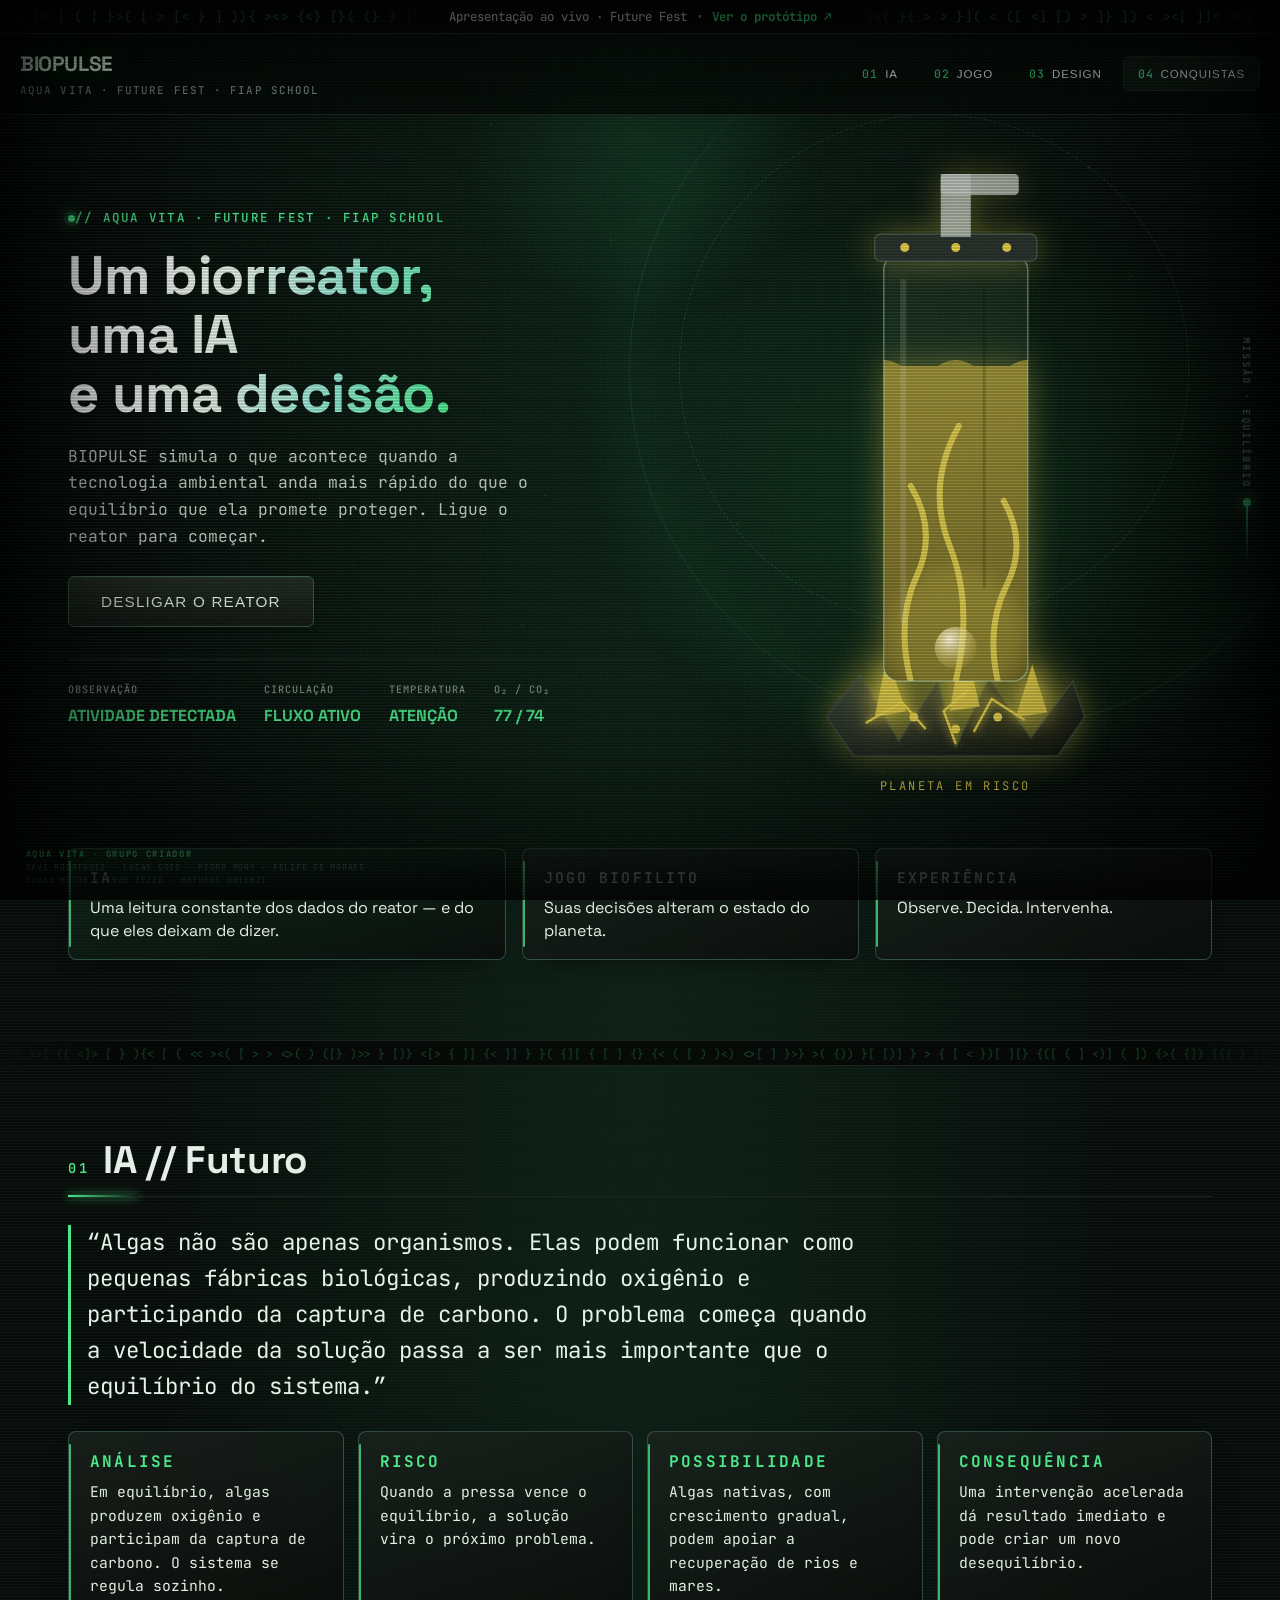
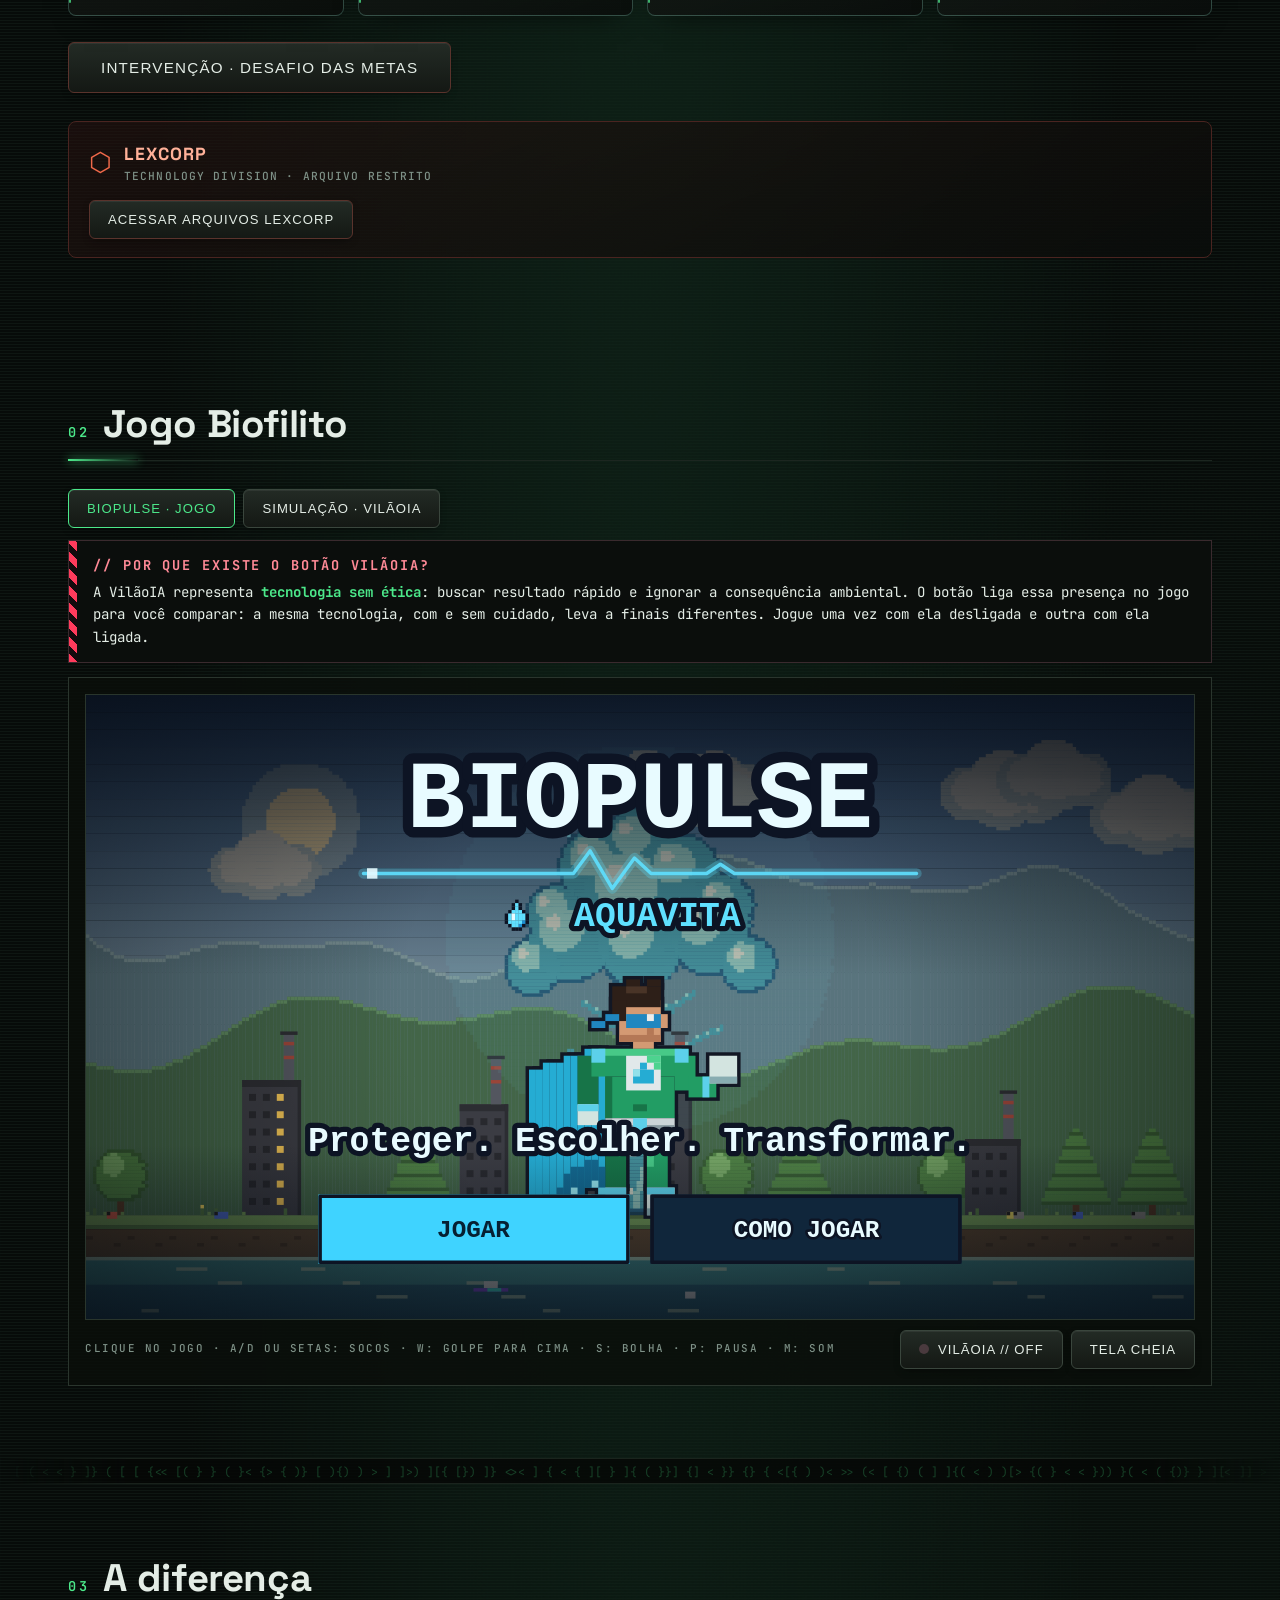
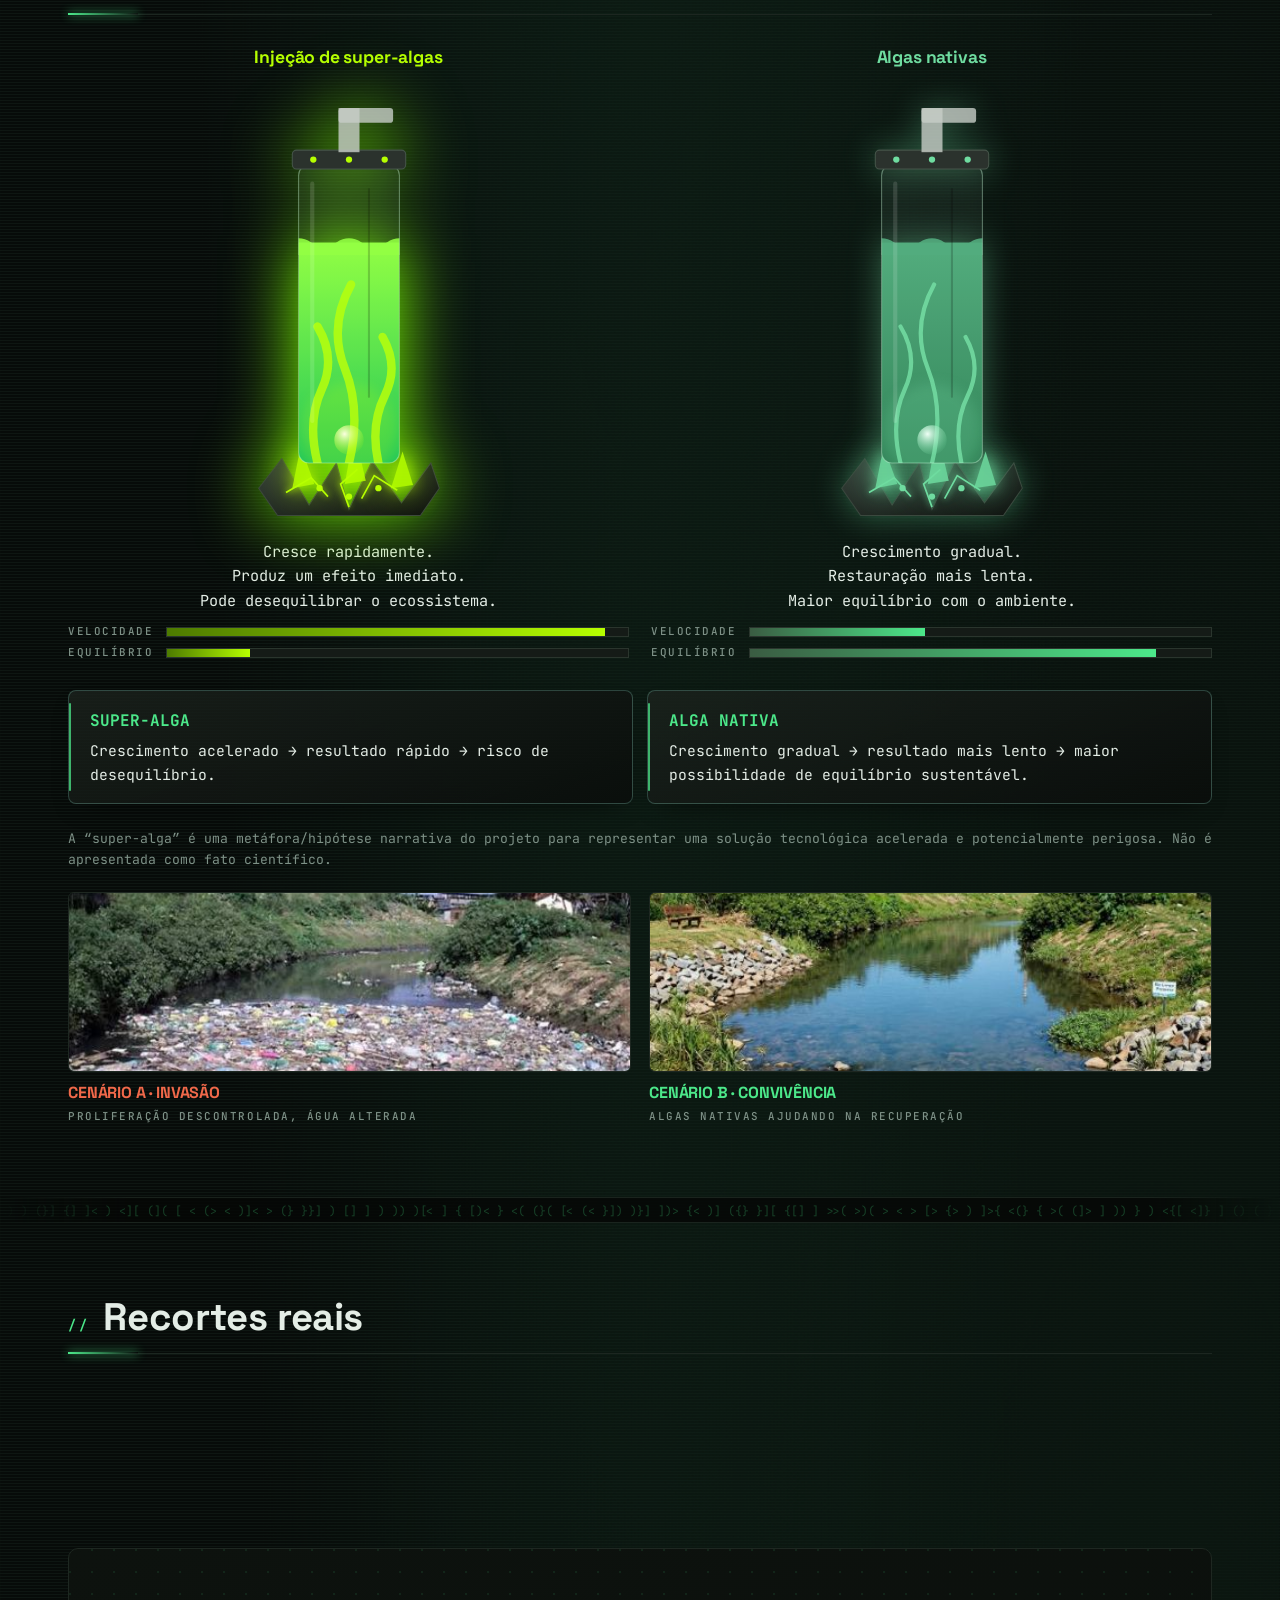
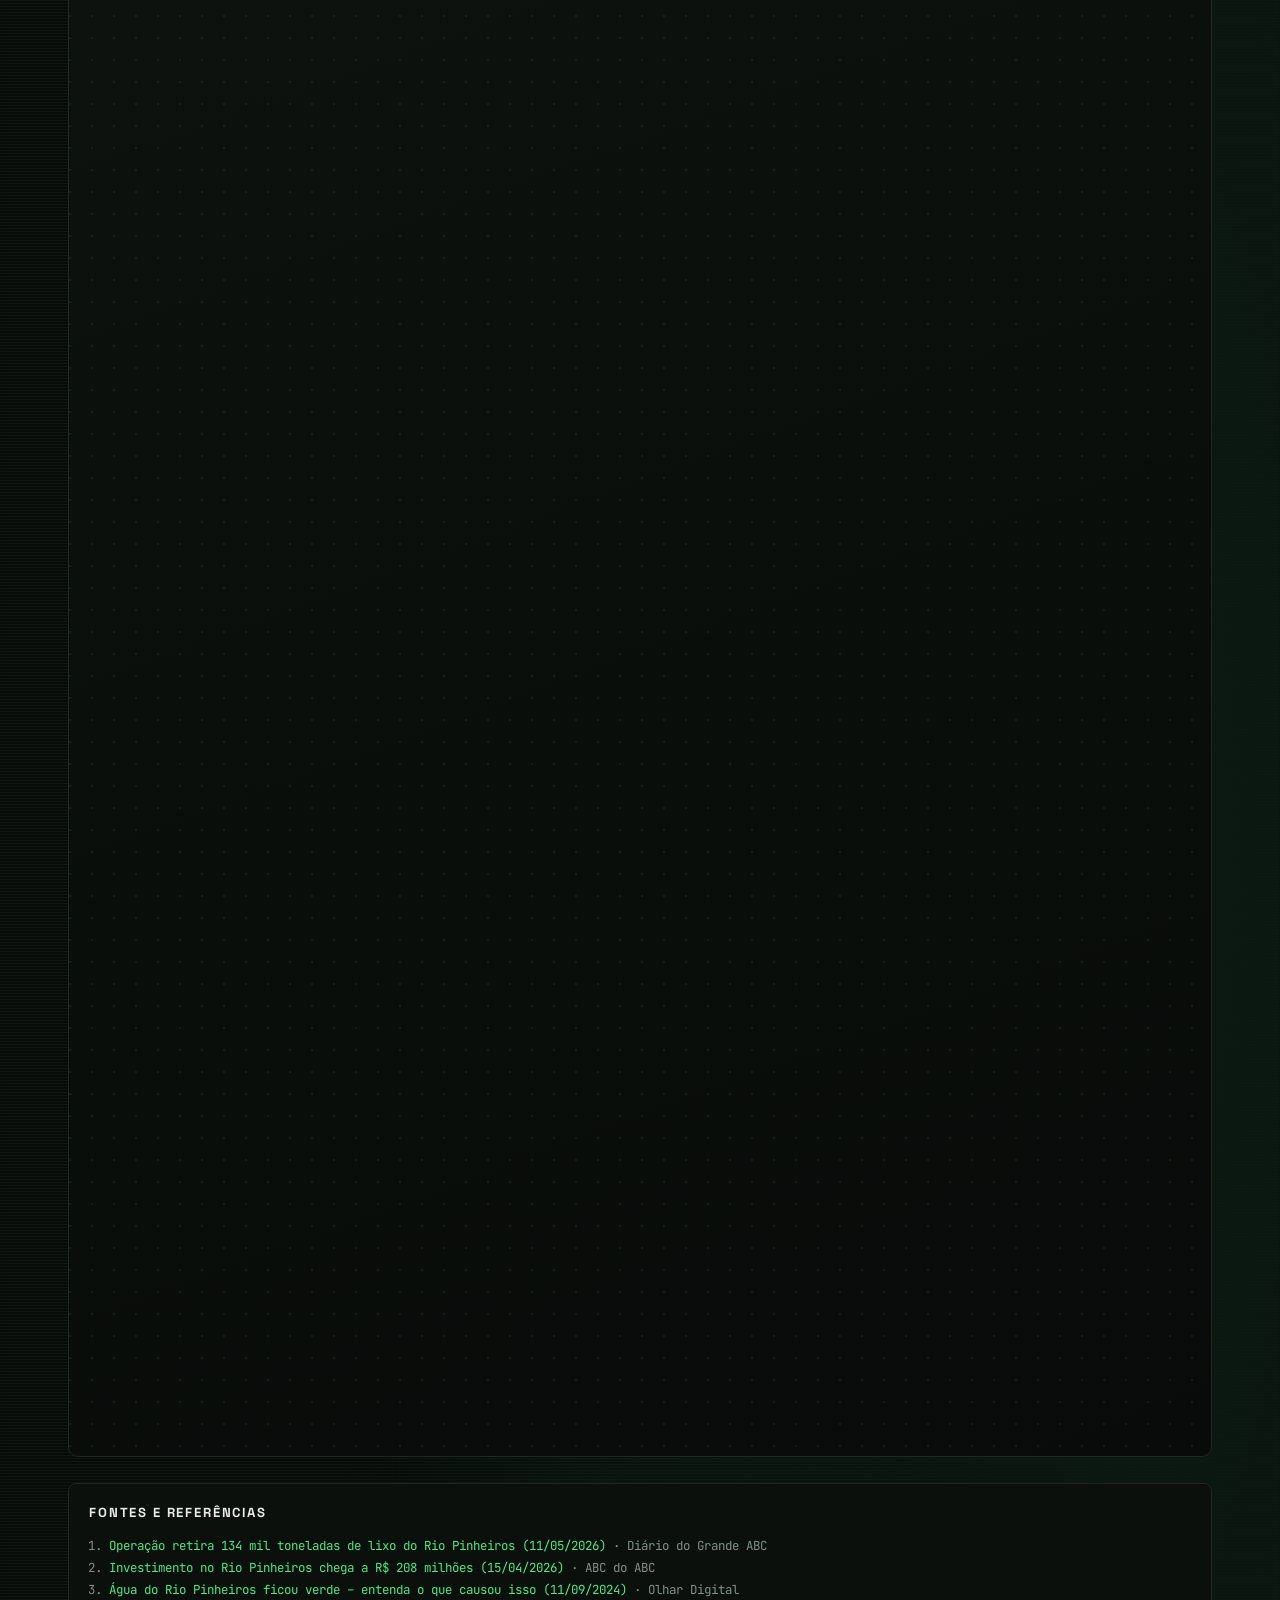
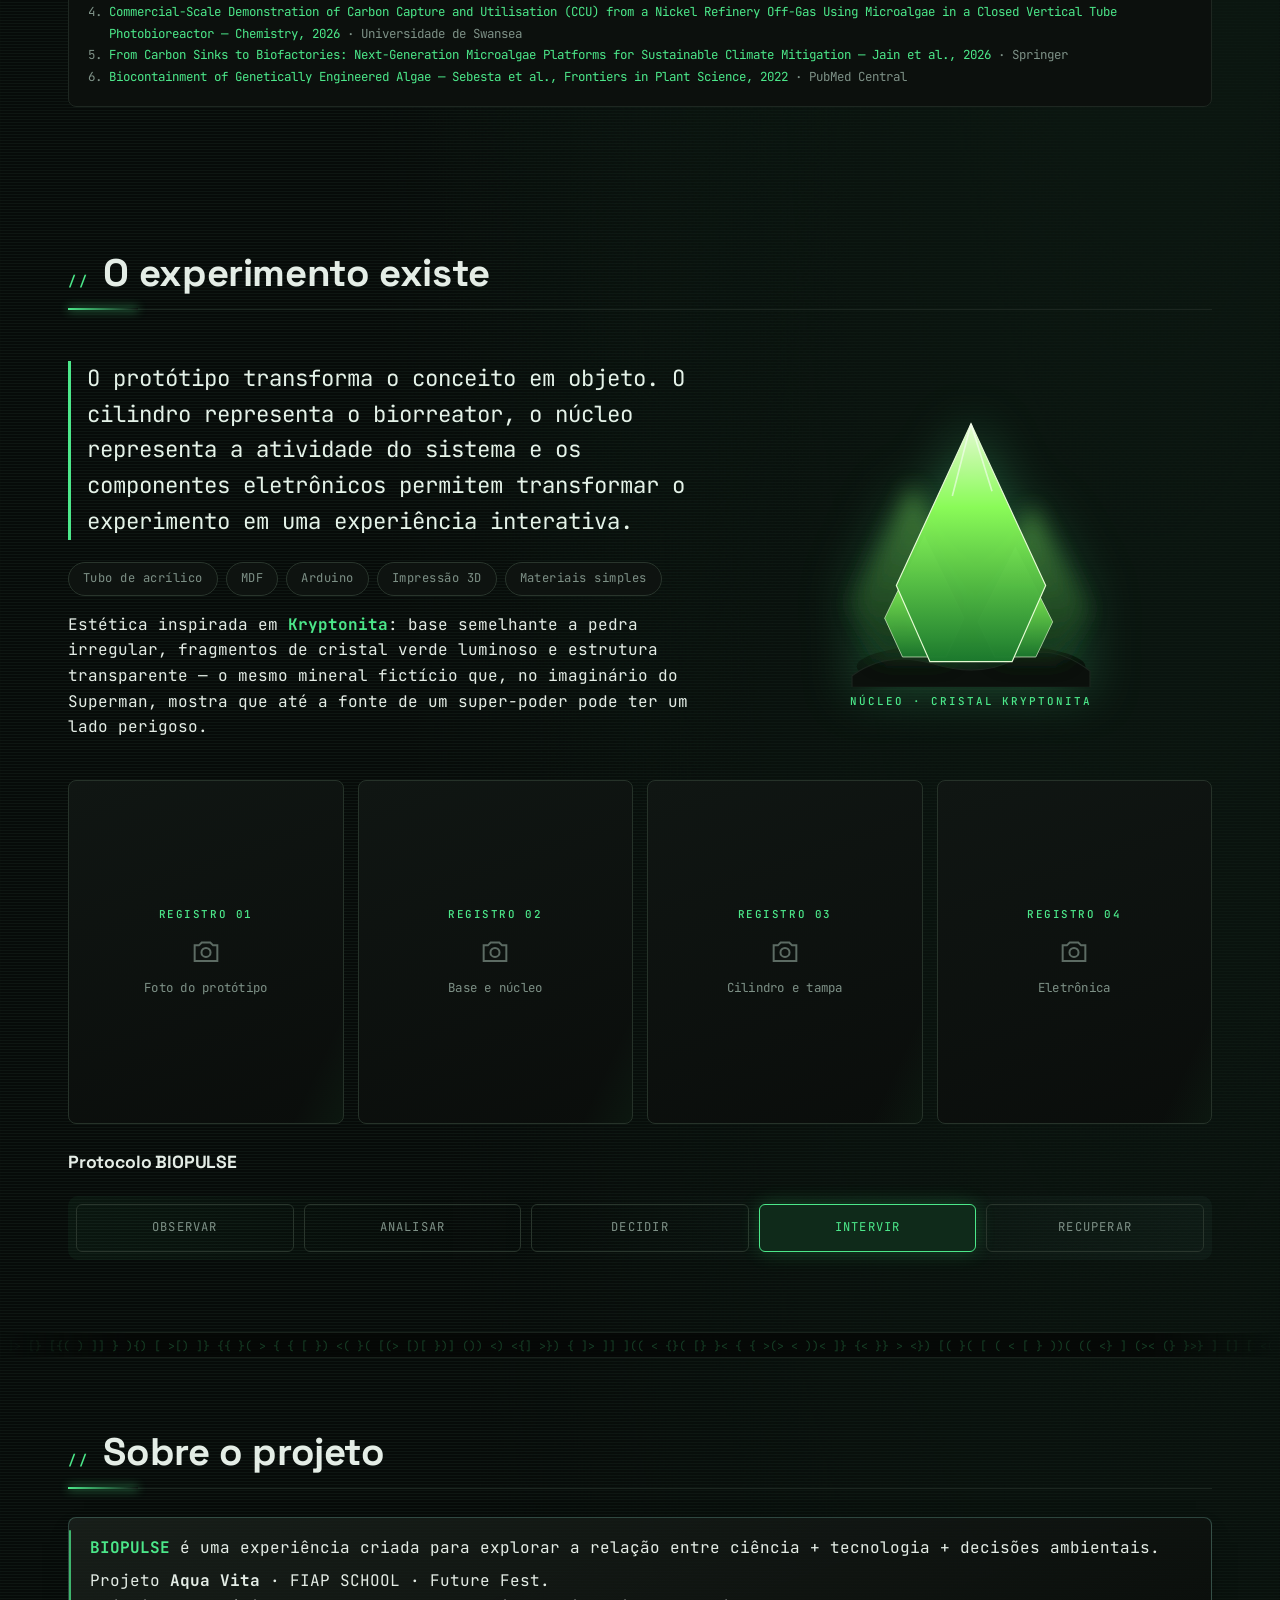
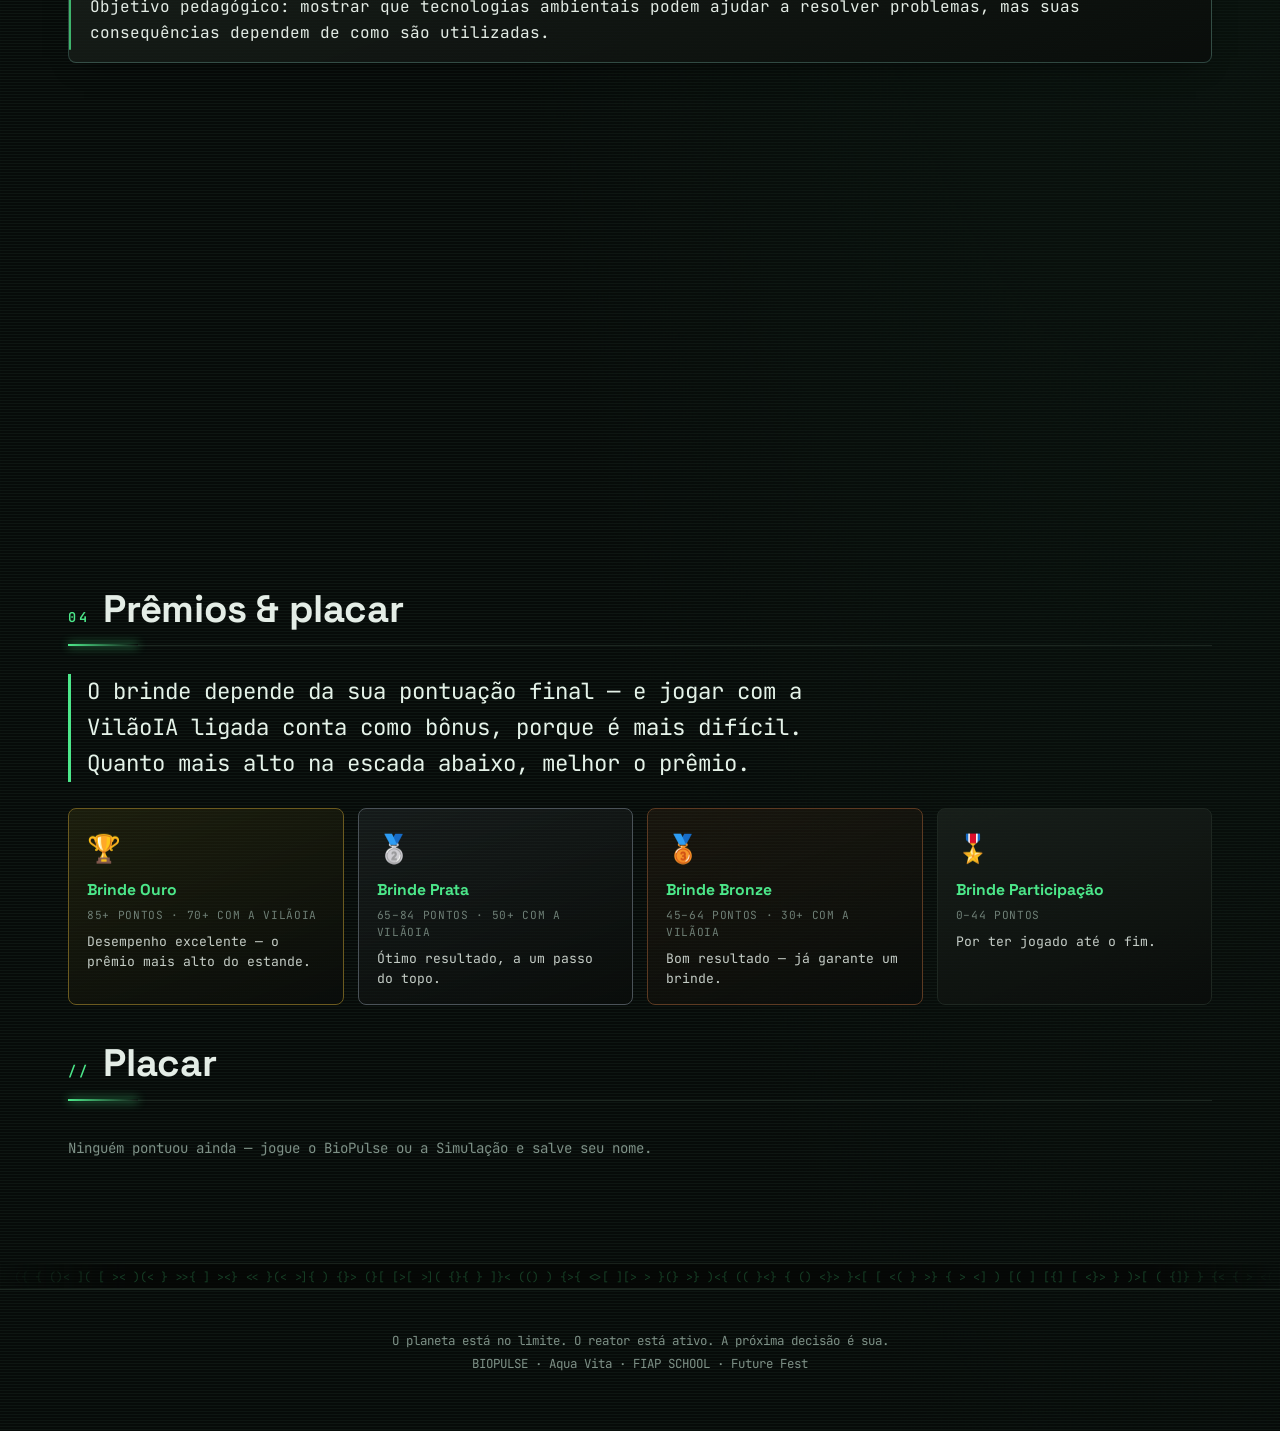
==== commit 79c4def1: "Add files via upload" ====
--- a/index.html
+++ b/index.html
@@ -213,13 +213,6 @@
 <!-- ## JAVASCRIPT 01: jogo 2D BioPulse (canvas + áudio + pontuação) -->
 <script src="js/biopulse-game.js"></script>
 <!-- ## JAVASCRIPT 02: interface do site, reatores, simulação e efeitos -->
-<script src="js/core.js"></script>
-<script src="js/reator.js"></script>
-<script src="js/estado.js"></script>
-<script src="js/simulacao.js"></script>
-<script src="js/cenarios.js"></script>
-<script src="js/placar.js"></script>
-<script src="js/recortes.js"></script>
-<script src="js/efeitos.js"></script>
+<script src="js/site.js"></script>
 </body>
 </html>
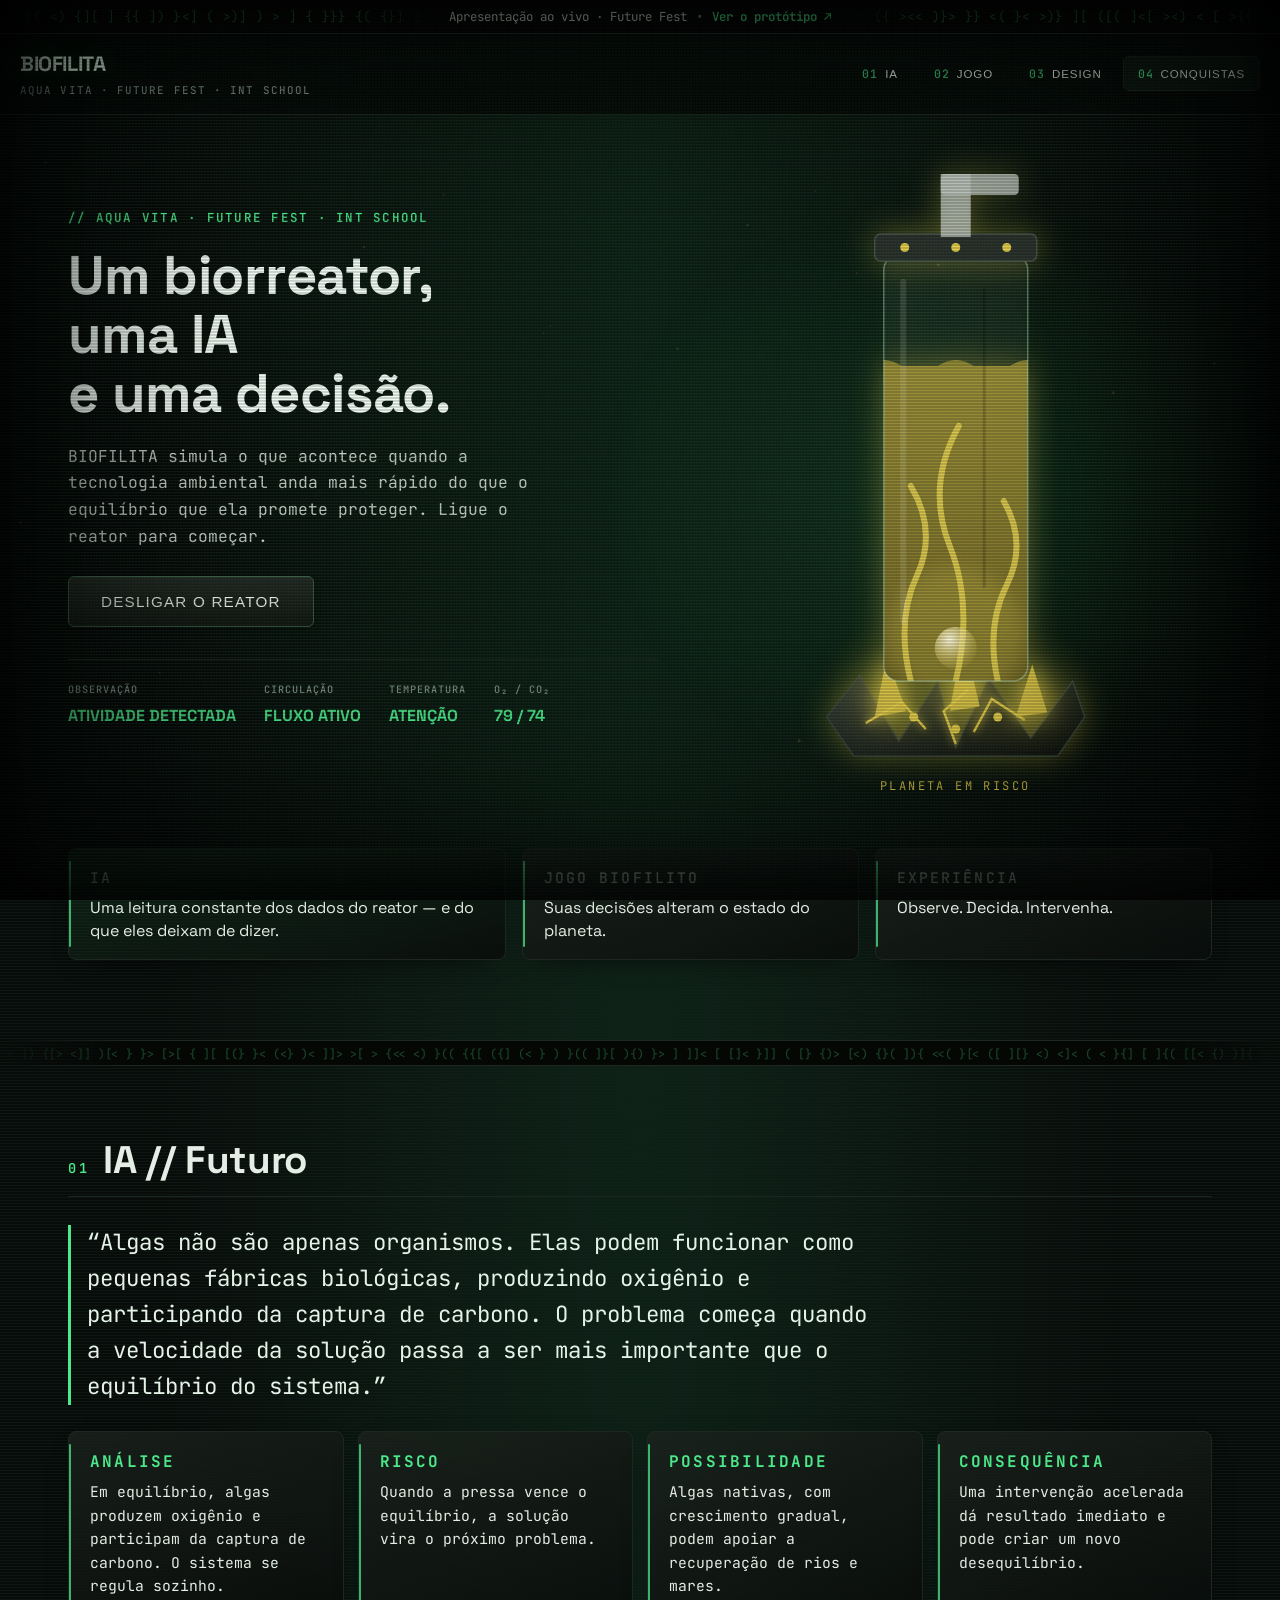
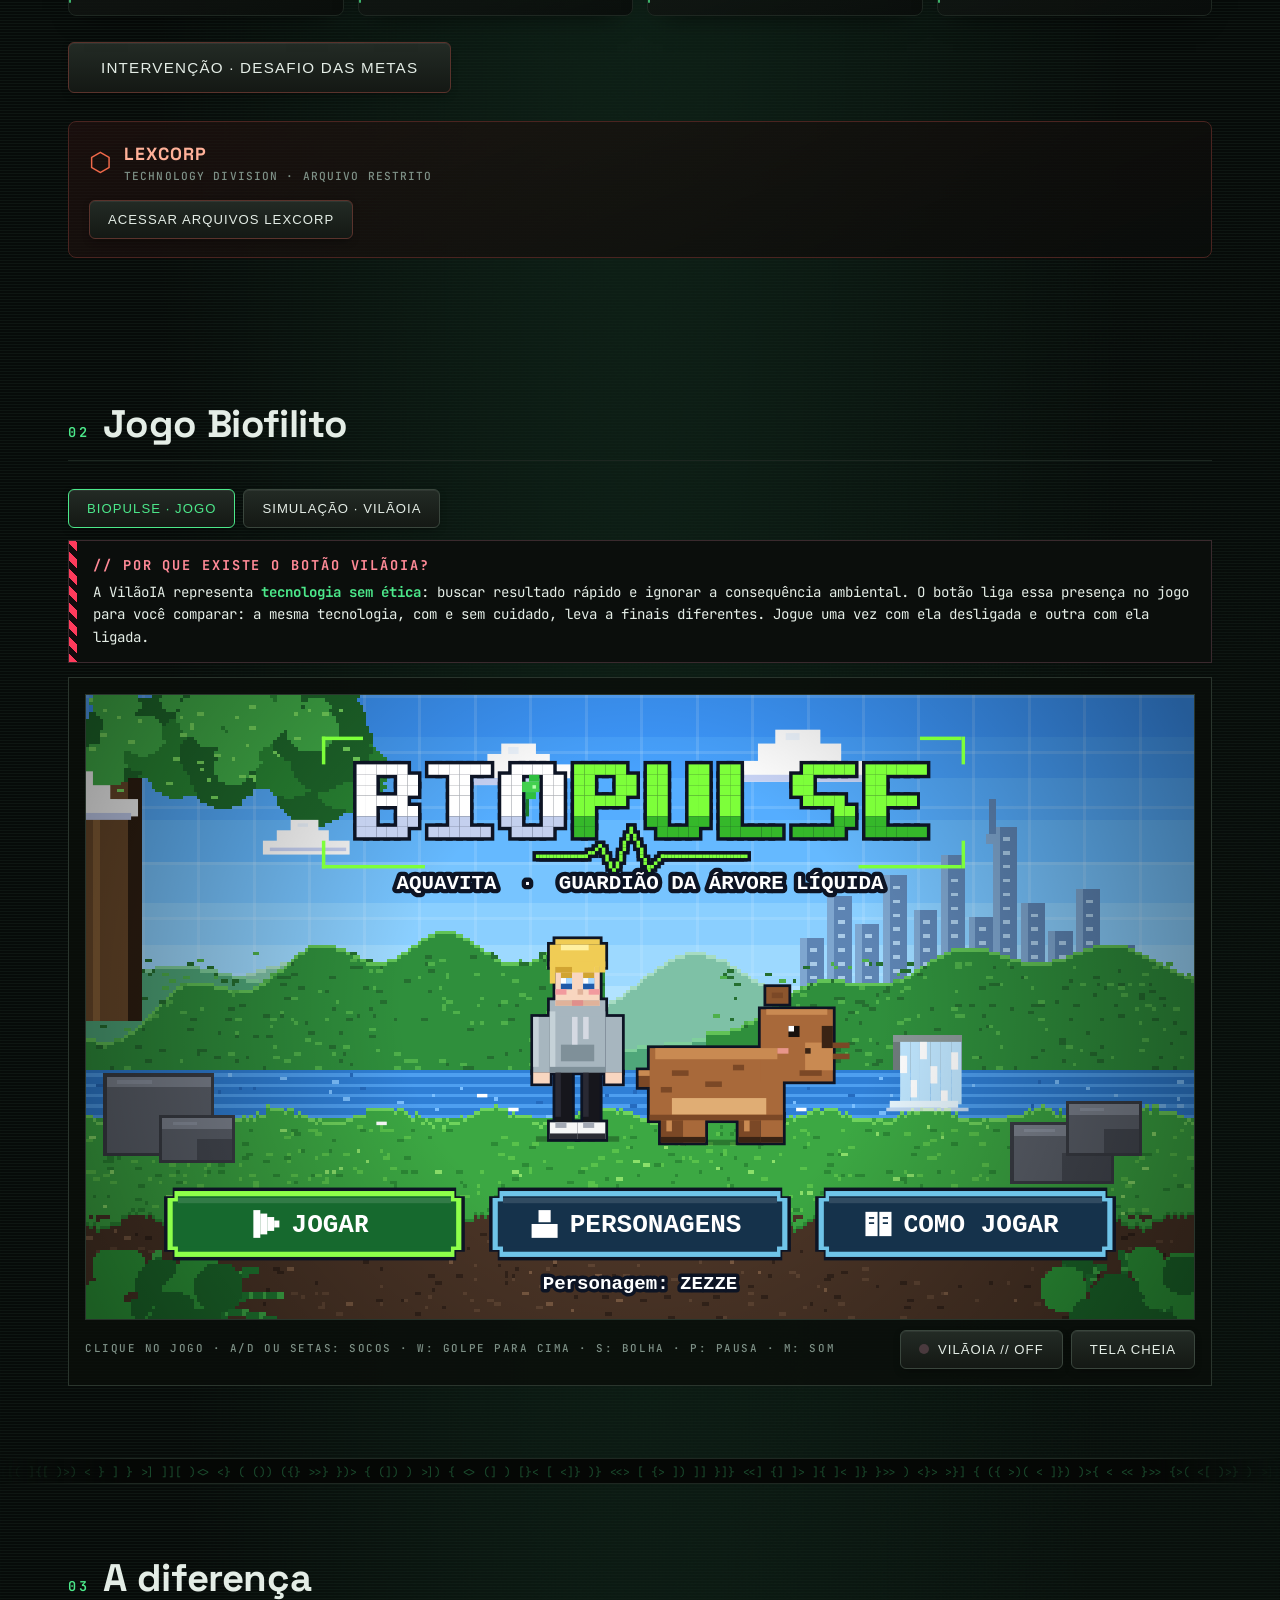
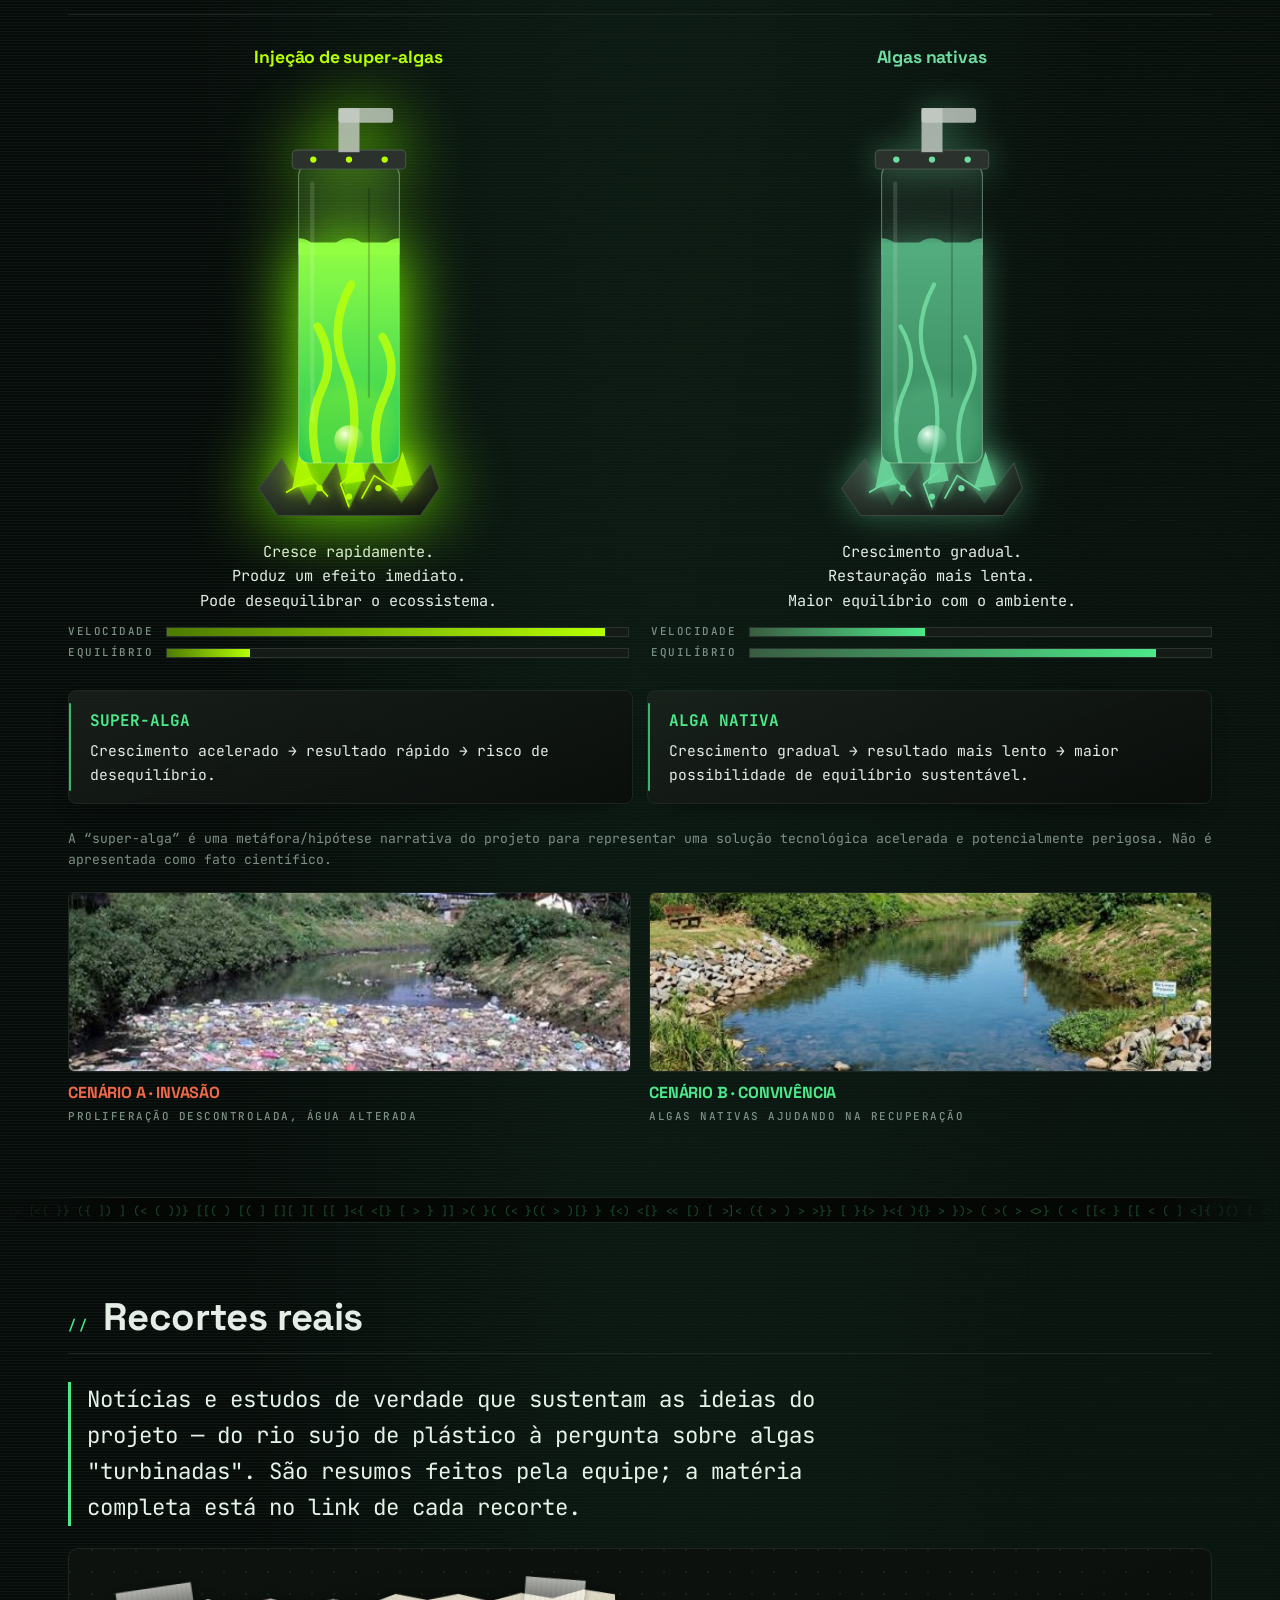
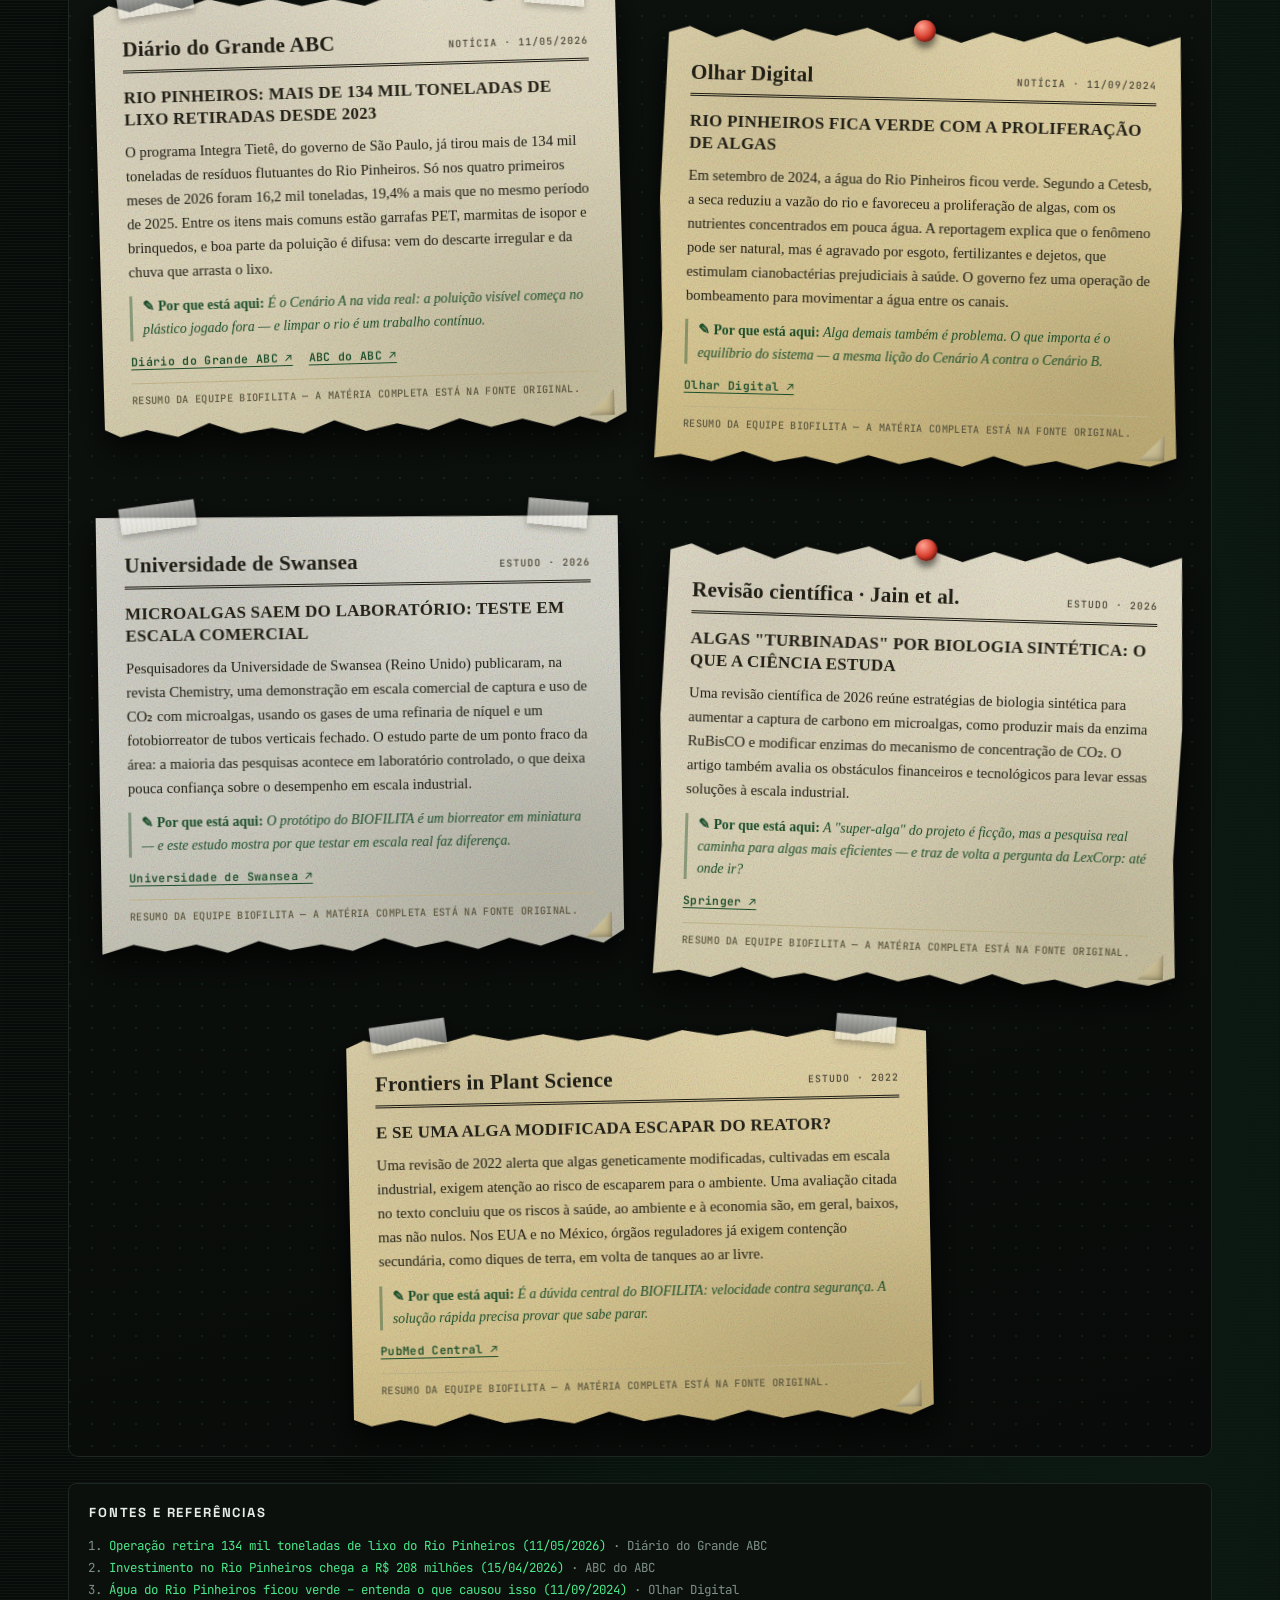
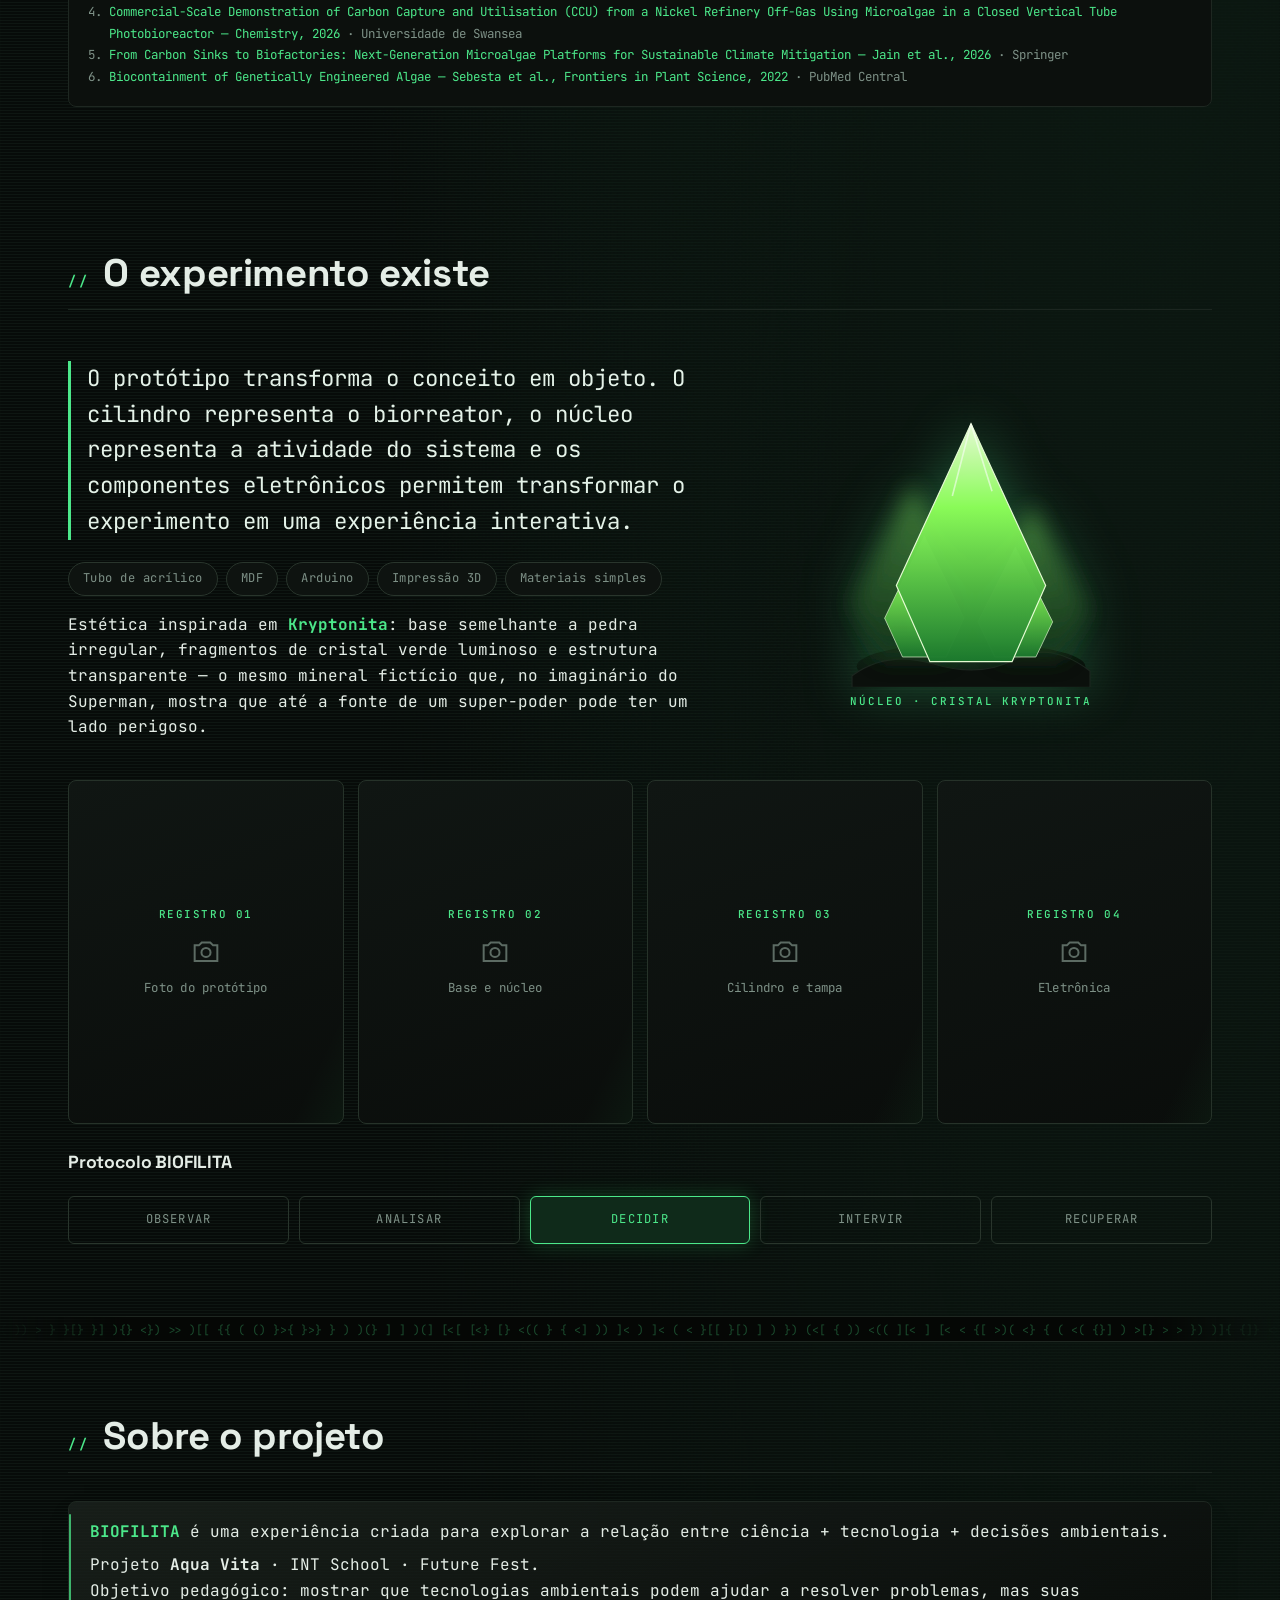
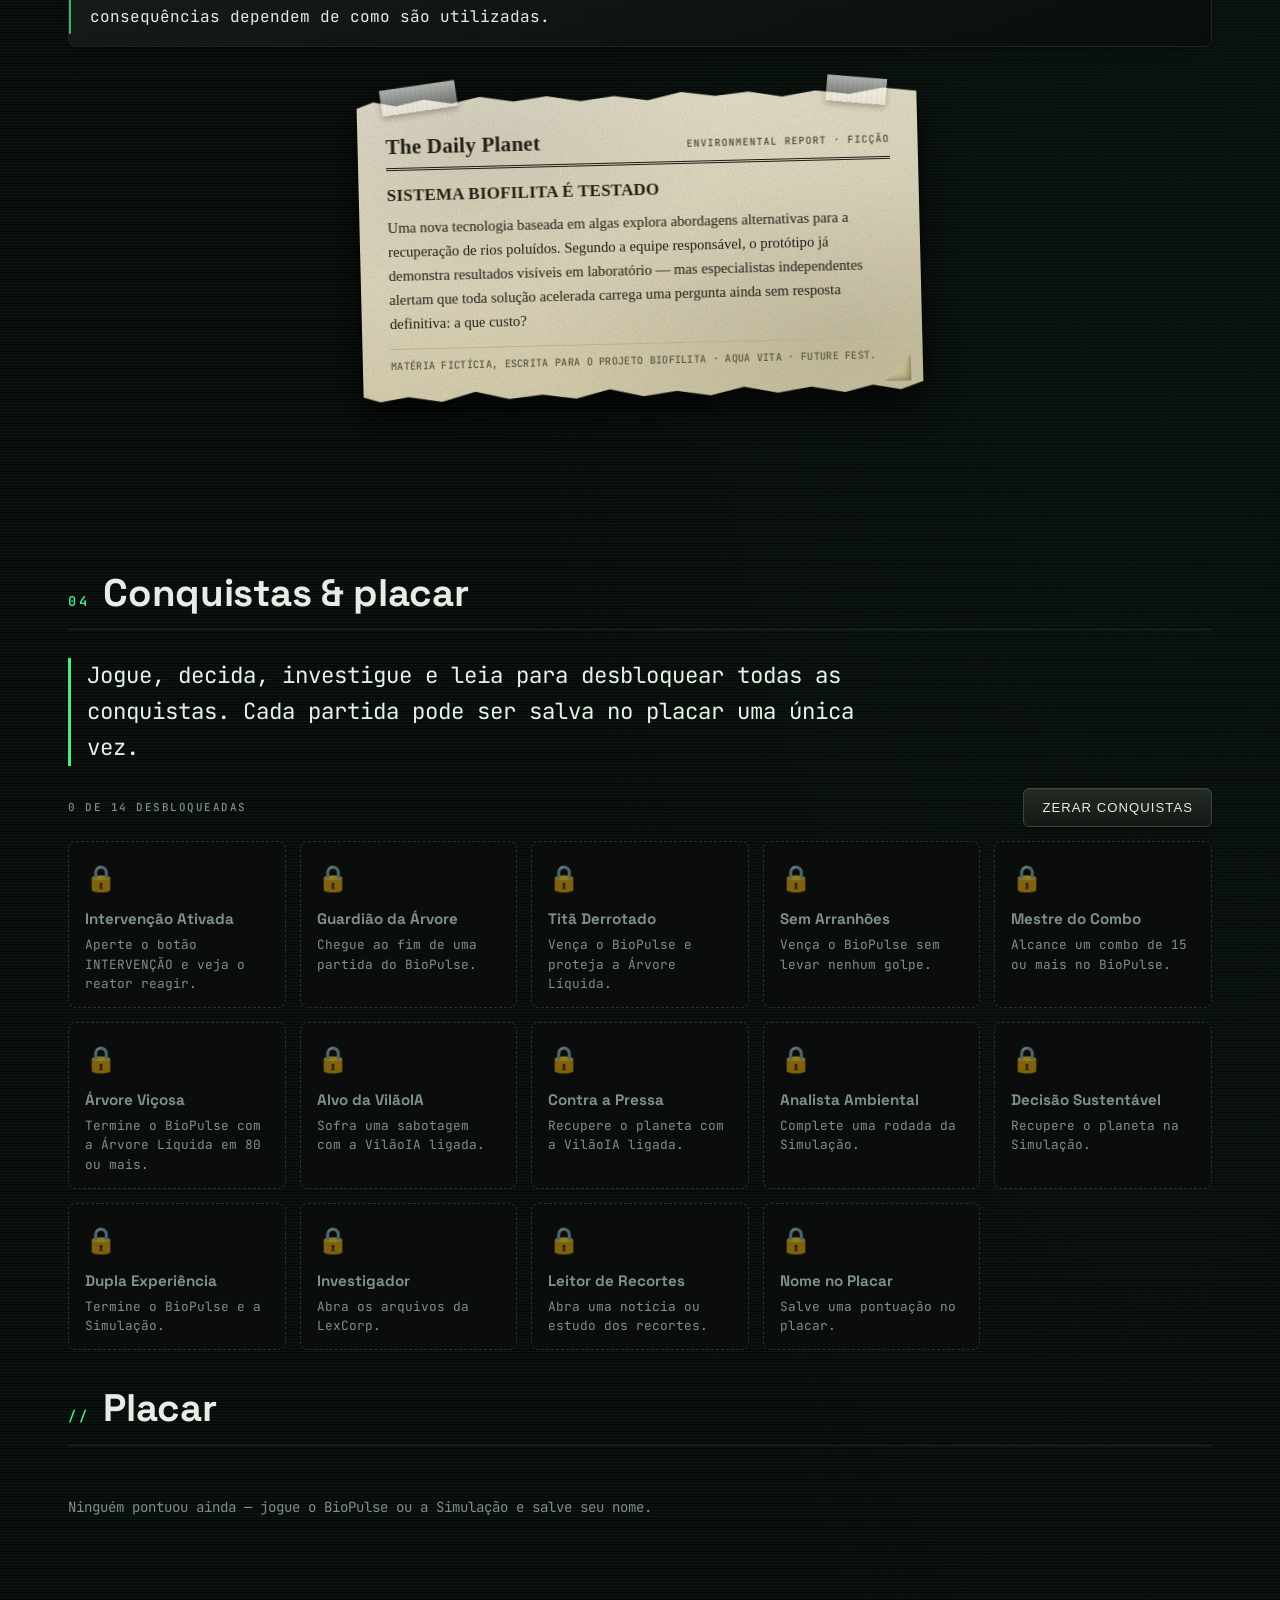
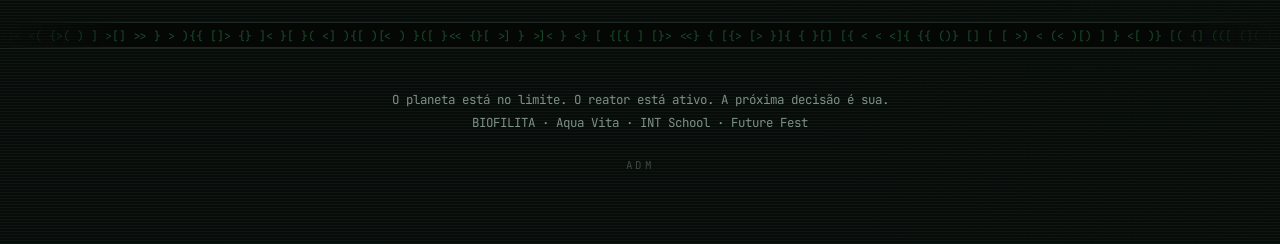
==== commit 07906677: "Add files via upload" ====
--- a/index.html
+++ b/index.html
@@ -3,24 +3,19 @@
 <head>
 <meta charset="utf-8">
 <meta name="viewport" content="width=device-width, initial-scale=1, viewport-fit=cover">
-<title>BIOPULSE · Aqua Vita · Future Fest</title>
-<meta name="description" content="BIOPULSE — protótipo e experiência interativa do grupo Aqua Vita sobre algas, poluição e as consequências de soluções ambientais aceleradas. Projeto do Future Fest, FIAP SCHOOL.">
+<title>BIOFILITA · Aqua Vita · Future Fest</title>
+<meta name="description" content="BIOFILITA — protótipo e experiência interativa do grupo Aqua Vita sobre algas, poluição e as consequências de soluções ambientais aceleradas. Projeto do Future Fest, INT School.">
 <meta name="theme-color" content="#070b09">
-<meta property="og:title" content="BIOPULSE · Aqua Vita">
+<meta property="og:title" content="BIOFILITA · Aqua Vita">
 <meta property="og:description" content="Um biorreator, uma IA e uma decisão: o que acontece quando a tecnologia ambiental anda mais rápido que o equilíbrio do planeta.">
 <meta property="og:type" content="website">
-<link rel="icon" href="data:image/svg+xml,%3Csvg xmlns='http://www.w3.org/2000/svg' viewBox='0 0 100 100'%3E%3Crect width='100' height='100' rx='20' fill='%23070b09'/%3E%3Ccircle cx='50' cy='58' r='16' fill='%234ce88a'/%3E%3Cpath d='M50 20v24M36 40q14-10 28 0' stroke='%234ce88a' stroke-width='6' fill='none' stroke-linecap='round'/%3E%3C/svg%3E">
+<link rel="icon" type="image/svg+xml" href="img/favicon.svg">
 <link rel="preconnect" href="https://fonts.googleapis.com">
 <link rel="preconnect" href="https://fonts.gstatic.com" crossorigin>
 <link href="https://fonts.googleapis.com/css2?family=Space+Grotesk:wght@500;700&family=JetBrains+Mono:wght@400;500;600&display=swap" rel="stylesheet">
 <link rel="stylesheet" href="css/style.css">
 </head>
 <body data-p="ok">
-<div class="top-progress" aria-hidden="true"></div>
-<div class="boot-sequence" id="boot" aria-hidden="true"><div class="boot-card"><small>Inicializando sistema de bio-resposta</small><b>BIOPULSE / 01</b><div class="boot-line"><i></i></div><small style="margin-top:12px">Conectando reator · IA · ecossistema</small></div></div>
-<aside class="mission-dock" aria-hidden="true"><span>MISSÃO · EQUILÍBRIO</span><i></i></aside>
-<!-- ## MARCA D'ÁGUA: crédito visual permanente da equipe responsável pelo projeto. -->
-<aside class="team-watermark" aria-label="Créditos da equipe Aqua Vita"><b>Aqua Vita · Grupo criador</b><span>Davi Rodrigues · Lucas Gois · Pedro Mony · Felipe de Moraes</span><span>Kauan Matos · Enzo Zezze · Matheus Ortenzi</span></aside>
 <canvas id="fx"></canvas><div id="wipe"></div><div id="toast" role="status"></div>
 <div id="crt" aria-hidden="true"><div class="crt-roll"></div></div>
 <div id="alert"><div class="drip"></div><h2>INTERVENÇÃO DETECTADA</h2></div>
@@ -30,21 +25,18 @@
   <div class="anntext">Apresentação ao vivo · Future Fest <span class="adot">•</span> <a href="#prototipo">Ver o protótipo <i>↗</i></a></div>
   <div class="acode" aria-hidden="true"><span id="acR"></span></div>
 </div>
-<!-- ## ESTRUTURA HTML: cabeçalho fixo com a marca e atalhos de navegação -->
 <header>
-  <div><h1>BIOPULSE</h1><small>Aqua Vita · Future Fest · FIAP SCHOOL</small></div>
+  <div><h1>BIOFILITA</h1><small>Aqua Vita · Future Fest · INT School</small></div>
   <nav><button class="btn nb" data-t="ia"><i>01</i>IA</button><button class="btn nb" data-t="jogo"><i>02</i>JOGO</button><button class="btn nb" data-t="design"><i>03</i>DESIGN</button><button class="btn nb" data-t="conquistas"><i>04</i>CONQUISTAS</button></nav>
 </header>
 
-<!-- ## CONTEÚDO PRINCIPAL: cada seção abaixo explica uma parte da narrativa -->
 <main>
-<!-- ## 01. HERO: apresenta o desafio e dá acesso ao reator -->
 <section id="hero">
   <div class="herogrid">
     <div class="herocopy">
-      <span class="kicker">// Aqua Vita · Future Fest · FIAP SCHOOL</span>
+      <span class="kicker">// Aqua Vita · Future Fest · INT School</span>
       <h1 class="claim">Um biorreator, uma IA<br>e uma decisão.</h1>
-      <p class="lede">BIOPULSE simula o que acontece quando a tecnologia ambiental anda mais rápido do que o equilíbrio que ela promete proteger. Ligue o reator para começar.</p>
+      <p class="lede">BIOFILITA simula o que acontece quando a tecnologia ambiental anda mais rápido do que o equilíbrio que ela promete proteger. Ligue o reator para começar.</p>
       <button class="btn big" id="power">LIGAR O REATOR</button>
       <div class="readout">
         <div><small>Observação</small><b id="nB">SEM LEITURA</b></div>
@@ -63,7 +55,6 @@
 </section>
 <div class="codeband"></div>
 
-<!-- ## 02. IA: explica o dilema ambiental e o documento fictício LexCorp -->
 <section id="ia">
   <div class="sec-h"><span>01</span><h2>IA // Futuro</h2></div>
   <p class="lead rv">“Algas não são apenas organismos. Elas podem funcionar como pequenas fábricas biológicas, produzindo oxigênio e participando da captura de carbono. O problema começa quando a velocidade da solução passa a ser mais importante que o equilíbrio do sistema.”</p>
@@ -81,13 +72,12 @@
     <div class="lexbody" id="lexBody" hidden>
       <p><i>[CLASSIFICAÇÃO: NÍVEL 3 — ACESSO LIBERADO]</i></p>
       <p>A LexCorp financia soluções de recuperação ambiental em escala industrial. Documentos internos sugerem que o programa de "super-algas" foi acelerado antes da conclusão dos testes de impacto — priorizando resultado visível sobre segurança do ecossistema.</p>
-      <p>BIOPULSE nasceu dessa pergunta: até onde a tecnologia deve ir para resolver um problema ambiental — e quem decide onde está esse limite?</p>
-      <p class="lexfoot">Documento fictício, parte da narrativa do projeto BIOPULSE. Qualquer semelhança com universos de ficção é intencional e com fins pedagógicos.</p>
-    </div>
-  </div>
-</section>
-
-<!-- ## 03. JOGO: contém o game BioPulse e a simulação de decisões -->
+      <p>BIOFILITA nasceu dessa pergunta: até onde a tecnologia deve ir para resolver um problema ambiental — e quem decide onde está esse limite?</p>
+      <p class="lexfoot">Documento fictício, parte da narrativa do projeto BIOFILITA. Qualquer semelhança com universos de ficção é intencional e com fins pedagógicos.</p>
+    </div>
+  </div>
+</section>
+
 <section id="jogo">
   <div class="sec-h"><span>02</span><h2>Jogo Biofilito</h2></div>
   <div class="gtabs"><button class="btn on" data-g="bp">BioPulse · Jogo</button><button class="btn" data-g="sim">Simulação · VilãoIA</button></div>
@@ -98,9 +88,9 @@
   <div id="bp" class="game">
     <div class="frame" id="bpmount"></div>
     <div class="bpbar"><small>Clique no jogo · A/D ou setas: socos · W: golpe para cima · S: bolha · P: pausa · M: som</small><div style="display:flex;gap:8px;flex-wrap:wrap"><button class="btn switch" id="bpvil" title="Liga a tecnologia sem ética: resultado rápido, consequência ignorada" aria-pressed="false">VILÃOIA // OFF</button><button class="btn" id="bpfs">TELA CHEIA</button></div></div>
-    <div class="scorebox" id="bpScore" hidden><p id="bpScoreMsg"></p><div class="scorerow"><input id="bpName" maxlength="18" placeholder="Seu nome" autocomplete="off"><button class="btn" id="bpSaveScore">Salvar pontuação</button></div><small id="bpSaveMsg"></small></div>
-  </div>
-  <!-- Simulação do site. Use BIOPULSE.setPlanet('ok'|'risk'|'bad') para o reator reagir. -->
+    <div class="scorebox" id="bpScore" hidden><p id="bpScoreMsg"></p><div class="scorerow"><input id="bpName" maxlength="18" placeholder="Seu nome" autocomplete="off" autocapitalize="words" enterkeyhint="done"><button class="btn" id="bpSaveScore">Salvar pontuação</button></div><small id="bpSaveMsg"></small></div>
+  </div>
+  <!-- Simulação do site. Use BIOFILITA.setPlanet('ok'|'risk'|'bad') para o reator reagir. -->
   <div id="game-mount" class="game" hidden>
     <div class="gtop"><button class="btn switch" id="vil" title="Liga a tecnologia sem ética: resultado rápido, consequência ignorada" aria-pressed="false">VILÃOIA // OFF</button><small id="turn">EVENTO 01/06</small></div>
     <div class="ggrid">
@@ -123,12 +113,11 @@
     </div>
     <div class="vmsg" id="vmsg" hidden></div>
     <div class="log" id="log"></div>
-    <div class="end" id="end" hidden><h3 id="eT"></h3><p id="eM"></p><div class="scorerow"><input id="simName" maxlength="18" placeholder="Seu nome" autocomplete="off"><button class="btn" id="simSaveScore">Salvar pontuação</button></div><small id="simSaveMsg"></small><div><button class="btn big" id="retry">TENTAR NOVAMENTE</button></div></div>
+    <div class="end" id="end" hidden><h3 id="eT"></h3><p id="eM"></p><div class="scorerow"><input id="simName" maxlength="18" placeholder="Seu nome" autocomplete="off" autocapitalize="words" enterkeyhint="done"><button class="btn" id="simSaveScore">Salvar pontuação</button></div><small id="simSaveMsg"></small><div><button class="btn big" id="retry">TENTAR NOVAMENTE</button></div></div>
   </div>
 </section>
 <div class="codeband rev"></div>
 
-<!-- ## 04. COMPARATIVO: contrapõe super-algas e algas nativas -->
 <section id="design">
   <div class="sec-h"><span>03</span><h2>A diferença</h2></div>
   <div class="duo">
@@ -144,12 +133,11 @@
     <div class="panel"><b>ALGA NATIVA</b><p>Crescimento gradual → resultado mais lento → maior possibilidade de equilíbrio sustentável.</p></div>
   </div>
   <p class="note2">A “super-alga” é uma metáfora/hipótese narrativa do projeto para representar uma solução tecnológica acelerada e potencialmente perigosa. Não é apresentada como fato científico.</p>
-  <div class="envs"><div><div id="eA"></div><h3 style="color:var(--warn)">CENÁRIO A · INVASÃO</h3><small>Proliferação descontrolada, água alterada</small></div><div><div id="eB"></div><h3 style="color:var(--neon)">CENÁRIO B · CONVIVÊNCIA</h3><small>Algas nativas ajudando na recuperação</small></div></div>
+  <div class="envs"><div><div id="eA"><img class="envph" src="img/rio-poluido.jpg" width="575" height="288" loading="lazy" alt="Rio poluído, com lixo plástico flutuando na superfície"></div><h3 style="color:var(--warn)">CENÁRIO A · INVASÃO</h3><small>Proliferação descontrolada, água alterada</small></div><div><div id="eB"><img class="envph" src="img/rio-limpo.jpg" width="501" height="307" loading="lazy" alt="Rio limpo, com água transparente e vegetação nas margens"></div><h3 style="color:var(--neon)">CENÁRIO B · CONVIVÊNCIA</h3><small>Algas nativas ajudando na recuperação</small></div></div>
 </section>
 
 <div class="codeband rev"></div>
 
-<!-- ## 05. RECORTES: fontes reais que sustentam a proposta pedagógica -->
 <section id="recortes">
   <div class="sec-h"><span>//</span><h2>Recortes reais</h2></div>
   <p class="lead rv">Notícias e estudos de verdade que sustentam as ideias do projeto — do rio sujo de plástico à pergunta sobre algas "turbinadas". São resumos feitos pela equipe; a matéria completa está no link de cada recorte.</p>
@@ -157,7 +145,6 @@
   <div class="sources" id="sources"></div>
 </section>
 
-<!-- ## 06. PROTÓTIPO: apresenta materiais e etapas do experimento físico -->
 <section id="prototipo">
   <div class="sec-h"><span>//</span><h2>O experimento existe</h2></div>
   <div class="protogrid">
@@ -174,45 +161,76 @@
     <figure><small>Registro 03</small><svg viewBox="0 0 24 24"><path d="M4 8h3l2-2h6l2 2h3v11H4z"/><circle cx="12" cy="13" r="3.2"/></svg><figcaption>Cilindro e tampa</figcaption></figure>
     <figure><small>Registro 04</small><svg viewBox="0 0 24 24"><path d="M4 8h3l2-2h6l2 2h3v11H4z"/><circle cx="12" cy="13" r="3.2"/></svg><figcaption>Eletrônica</figcaption></figure>
   </div>
-  <h3 style="font-size:1.1rem">Protocolo BIOPULSE</h3>
+  <h3 style="font-size:1.1rem">Protocolo BIOFILITA</h3>
   <div class="proto" id="proto"><div>OBSERVAR</div><div>ANALISAR</div><div>DECIDIR</div><div>INTERVIR</div><div>RECUPERAR</div></div>
 </section>
 <div class="codeband"></div>
 
-<!-- ## 07. SOBRE: contextualiza a equipe, o objetivo e a matéria fictícia -->
 <section id="sobre">
   <div class="sec-h"><span>//</span><h2>Sobre o projeto</h2></div>
-  <div class="panel"><p style="margin:0 0 8px"><b style="color:var(--neon)">BIOPULSE</b> é uma experiência criada para explorar a relação entre ciência + tecnologia + decisões ambientais.</p><p style="margin:0">Projeto <b>Aqua Vita</b> · FIAP SCHOOL · Future Fest.<br>Objetivo pedagógico: mostrar que tecnologias ambientais podem ajudar a resolver problemas, mas suas consequências dependem de como são utilizadas.</p></div>
+  <div class="panel"><p style="margin:0 0 8px"><b style="color:var(--neon)">BIOFILITA</b> é uma experiência criada para explorar a relação entre ciência + tecnologia + decisões ambientais.</p><p style="margin:0">Projeto <b>Aqua Vita</b> · INT School · Future Fest.<br>Objetivo pedagógico: mostrar que tecnologias ambientais podem ajudar a resolver problemas, mas suas consequências dependem de como são utilizadas.</p></div>
 
   <div class="clip rv e1 p1" style="--r:-1.4deg">
     <span class="tape t1"></span><span class="tape t2"></span>
     <article class="paper">
       <div class="newshead"><b>The Daily Planet</b><small>Environmental Report · Ficção</small></div>
-      <h4>Sistema BIOPULSE é testado</h4>
+      <h4>Sistema BIOFILITA é testado</h4>
       <p>Uma nova tecnologia baseada em algas explora abordagens alternativas para a recuperação de rios poluídos. Segundo a equipe responsável, o protótipo já demonstra resultados visíveis em laboratório — mas especialistas independentes alertam que toda solução acelerada carrega uma pergunta ainda sem resposta definitiva: a que custo?</p>
-      <small class="newsfoot">Matéria fictícia, escrita para o projeto BIOPULSE · Aqua Vita · Future Fest.</small>
+      <small class="newsfoot">Matéria fictícia, escrita para o projeto BIOFILITA · Aqua Vita · Future Fest.</small>
     </article>
   </div>
 </section>
-<!-- ## 08. CONQUISTAS: regras de premiação e placar dos participantes -->
 <section id="conquistas">
-  <div class="sec-h"><span>04</span><h2>Prêmios &amp; placar</h2></div>
-  <p class="lead">O brinde depende da sua pontuação final — e jogar com a VilãoIA ligada conta como bônus, porque é mais difícil. Quanto mais alto na escada abaixo, melhor o prêmio.</p>
-  <div class="prizeladder" id="prizegrid"></div>
+  <div class="sec-h"><span>04</span><h2>Conquistas &amp; placar</h2></div>
+  <p class="lead">Jogue, decida, investigue e leia para desbloquear todas as conquistas. Cada partida pode ser salva no placar uma única vez.</p>
+  <div class="achhead"><small id="achCount"></small><button class="btn" id="achReset">Zerar conquistas</button></div>
+  <div class="achgrid" id="achgrid"></div>
   <div class="boardwrap">
     <div class="sec-h" style="margin:36px 0 18px"><span>//</span><h2>Placar</h2></div>
-    <table class="board" id="board"><thead><tr><th>#</th><th>Nome</th><th>Pontuação</th><th>Modo</th><th>Prêmio</th></tr></thead><tbody id="boardBody"></tbody></table>
+    <div class="tablescroll"><table class="board" id="board"><thead><tr><th>#</th><th>Nome</th><th>Pontuação</th><th>Modo</th></tr></thead><tbody id="boardBody"></tbody></table></div>
     <p id="boardEmpty" class="boardEmpty" hidden>Ninguém pontuou ainda — jogue o BioPulse ou a Simulação e salve seu nome.</p>
   </div>
 </section>
 <div class="codeband"></div>
 </main>
-<!-- ## RODAPÉ: mensagem final da experiência -->
-<footer>O planeta está no limite. O reator está ativo. A próxima decisão é sua.<br>BIOPULSE · Aqua Vita · FIAP SCHOOL · Future Fest</footer>
-
-<!-- ## JAVASCRIPT 01: jogo 2D BioPulse (canvas + áudio + pontuação) -->
-<script src="js/biopulse-game.js"></script>
-<!-- ## JAVASCRIPT 02: interface do site, reatores, simulação e efeitos -->
-<script src="js/site.js"></script>
+<footer>O planeta está no limite. O reator está ativo. A próxima decisão é sua.<br>BIOFILITA · Aqua Vita · INT School · Future Fest<br><button class="admlink" id="admOpen" type="button">ADM</button></footer>
+<div id="adm" class="admov" hidden role="dialog" aria-modal="true" aria-label="Painel de administração">
+  <div class="admbox">
+    <div class="admtop"><b>PAINEL ADM</b><button class="btn" id="admClose" type="button">Fechar ✕</button></div>
+    <div id="admLogin"><label for="admPass">Senha</label><input id="admPass" type="password" autocomplete="off" autocapitalize="none" autocorrect="off" spellcheck="false" enterkeyhint="go"><button class="btn" id="admEnter" type="button">Entrar</button><p id="admErr" class="admerr" hidden>Senha incorreta.</p></div>
+    <div id="admPanel" hidden>
+      <div class="admstats"><div><small>Pontuações</small><b id="admN">0</b></div><div><small>Melhor</small><b id="admBest">–</b></div><div><small>Conquistas</small><b id="admA">0</b></div></div>
+      <h4>Placar</h4>
+      <div class="tablescroll"><table><thead><tr><th>#</th><th>Nome</th><th>Pts</th><th>Modo</th><th></th></tr></thead><tbody id="admBody"></tbody></table></div>
+      <p id="admEmpty" class="boardEmpty" hidden>Placar vazio.</p>
+      <p id="admMsg" class="admok" hidden></p>
+      <button class="btn" id="admUndo" type="button" hidden>↶ Desfazer última alteração</button>
+      <div id="admAdd" class="admadd"><input id="admAddName" placeholder="Nome" maxlength="18" autocomplete="off"><input id="admAddScore" type="number" inputmode="numeric" min="0" max="999" placeholder="Pts"><select id="admAddMode"><option>BioPulse</option><option>Simulação</option></select><button class="btn" id="admAddBtn" type="button">Adicionar</button><p id="admAddErr" class="admerr" hidden>Digite uma pontuação (0 a 999).</p></div>
+      <div class="admact">
+        <button class="btn warn" id="admClear" type="button">Limpar placar</button>
+        <button class="btn" id="admCsv" type="button">Baixar placar (CSV)</button>
+        <button class="btn" id="admUnlock" type="button">Liberar todas as conquistas</button>
+        <button class="btn warn" id="admAchReset" type="button">Zerar conquistas</button>
+        <button class="btn" id="admOut" type="button">Sair do ADM</button>
+      </div>
+      <h4>Se der erro na apresentação</h4>
+      <div class="admadd"><select id="admVicChar" aria-label="Personagem"><option value="gois">Gois</option><option value="matheus">Matheus</option><option value="kauan">Kauan</option><option value="felipe">Felipe</option><option value="pedro">Pedro</option><option value="davi">Davi</option><option value="boy">Zezze</option><option value="capy">Capivara</option><option value="hero">Guardião</option><option value="heroina">Heroína</option></select><button class="btn" id="admVic" type="button">▶ Ver animação de vitória</button><button class="btn" id="admPoses" type="button">▶ Ver esquiva, dano e derrota</button></div>
+      <div class="admact">
+        <button class="btn" id="admFixBp" type="button">Reiniciar BioPulse</button>
+        <button class="btn" id="admFixSim" type="button">Reiniciar Simulação</button>
+        <button class="btn" id="admFixVil" type="button">Desligar VilãoIA</button>
+        <button class="btn" id="admFixFs" type="button">Sair da tela cheia</button>
+        <button class="btn" id="admTop" type="button">Voltar ao topo</button>
+        <button class="btn warn" id="admReload" type="button">Recarregar a página</button>
+      </div>
+      <p class="admhint">Atalho para abrir o painel: Ctrl + Shift + A</p>
+    </div>
+  </div>
+</div>
+
+<script src="js/biopulse.js"></script>
+<script src="js/data.js"></script>
+<script src="js/main.js"></script>
+
 </body>
 </html>
--- a/css/style.css
+++ b/css/style.css
@@ -1,5 +1,3 @@
-/* ## GUIA DE ESTILOS: base global → componentes → seções → responsividade. */
-/* ## 01. Base global: cores, tipografia e comportamento da página */
 :root{--bg:#070b09;--stone:#1a1f1c;--moss:#3a5c42;--deep:#0f3a22;--neon:#4ce88a;--neon2:#8fe3d0;--amber:#e8b04c;--txt:#e4ede6;--mut:#7e9187;--warn:#f0694a;--line:#1e2721;--panel:#10140f;--radius:2px;color-scheme:dark;box-sizing:border-box;padding-top:env(safe-area-inset-top,0px);padding-bottom:env(safe-area-inset-bottom,0px)}
 *,*::before,*::after{box-sizing:inherit}
 html{scroll-behavior:smooth;scroll-padding-top:calc(110px + env(safe-area-inset-top,0px));background:var(--bg)}
@@ -17,7 +15,6 @@
 .btn:active,.btn.press{transform:translateY(1px) scale(.99);background:#123321;box-shadow:0 0 0 1px var(--neon),0 0 20px -4px var(--neon)}
 .btn.big{font-size:.95rem;padding:16px 32px;border-color:#3a5a44}
 .btn.warn{border-color:#5a332c}.btn.warn:hover{border-color:var(--warn);box-shadow:0 0 0 1px #ff5a3d33,0 6px 18px -6px #ff5a3d55}
-/* ## 02. Barra de anúncio e sistema de prêmios */
 .annbar{position:sticky;top:env(safe-area-inset-top,0px);z-index:51;display:flex;align-items:center;gap:14px;height:34px;background:#050705;border-bottom:1px solid var(--line);overflow:hidden}
 .acode{flex:1 1 0;min-width:0;height:100%;overflow:hidden;position:relative;-webkit-mask-image:linear-gradient(90deg,transparent,#000 18%,#000 82%,transparent);mask-image:linear-gradient(90deg,transparent,#000 18%,#000 82%,transparent)}
 .acode span{position:absolute;top:0;left:0;white-space:nowrap;font-family:"JetBrains Mono",monospace;font-size:.8rem;letter-spacing:.02em;color:var(--neon);opacity:.4;line-height:34px}
@@ -26,16 +23,25 @@
 @keyframes acodeR{from{transform:translateX(-50%)}to{transform:translateX(0)}}
 .anntext{flex:0 0 auto;font-size:.78rem;color:var(--txt);white-space:nowrap;padding:0 4px}.anntext .adot{color:var(--mut);margin:0 2px}.anntext a{color:var(--neon);text-decoration:none;font-weight:600}.anntext a:hover{text-decoration:underline}.anntext i{font-style:normal}
 @media(max-width:820px){.acode{display:none}.annbar{padding:0 14px}.anntext{flex:1 1 auto;min-width:0;overflow:hidden;text-overflow:ellipsis;text-align:center;font-size:.7rem}}
-.prizeladder{display:grid;grid-template-columns:repeat(auto-fit,minmax(220px,1fr));gap:14px;margin:26px 0}
-.prize{position:relative;padding:18px 18px 16px;border:1px solid var(--line);border-radius:8px;background:linear-gradient(160deg,rgba(28,35,30,.78),rgba(10,13,11,.88));transition:transform .2s,box-shadow .2s}
-.prize:hover{transform:translateY(-3px);box-shadow:0 14px 28px -16px #000d}
-.prize .ico{font-size:1.7rem;margin-bottom:8px;display:block}
-.prize h4{margin:0 0 4px;font-size:.98rem;color:var(--neon);font-family:"Space Grotesk",sans-serif}
-.prize .thresh{margin:0 0 8px;font-size:.7rem;letter-spacing:.06em;color:var(--mut);text-transform:uppercase}
-.prize p{margin:0;font-size:.82rem;color:var(--txt);opacity:.85;line-height:1.5}
-.prize.tier-gold{border-color:#6b5a1f;background:linear-gradient(160deg,rgba(76,70,20,.3),rgba(10,13,11,.9))}
-.prize.tier-silver{border-color:#4a5258;background:linear-gradient(160deg,rgba(60,66,70,.28),rgba(10,13,11,.9))}
-.prize.tier-bronze{border-color:#5c3a22;background:linear-gradient(160deg,rgba(70,46,24,.28),rgba(10,13,11,.9))}
+.achhead{display:flex;justify-content:space-between;align-items:center;gap:12px;flex-wrap:wrap;margin:22px 0 0}
+.achgrid{display:grid;grid-template-columns:repeat(auto-fill,minmax(210px,1fr));gap:14px;margin:14px 0 26px}
+.ach{position:relative;padding:16px 16px 14px;border:1px dashed #26312a;border-radius:8px;background:#0a0d0b;color:var(--mut);transition:transform .2s,box-shadow .2s,border-color .2s}
+.ach .ico{font-size:1.6rem;margin-bottom:8px;display:block;opacity:.55}
+.ach h4{margin:0 0 4px;font-size:.95rem;font-family:"Space Grotesk",sans-serif;color:var(--mut)}
+.ach p{margin:0;font-size:.8rem;line-height:1.5}
+.ach.on{border:1px solid #2d6a43;border-style:solid;background:linear-gradient(160deg,rgba(76,232,138,.12),rgba(10,13,11,.9));color:var(--txt)}
+.ach.on .ico{opacity:1}.ach.on h4{color:var(--neon)}
+.ach.on:hover{transform:translateY(-3px);box-shadow:0 14px 28px -16px #000d}
+#achToasts{position:fixed;right:16px;bottom:calc(24px + env(safe-area-inset-bottom,0px));z-index:96;display:flex;flex-direction:column;gap:8px;max-width:calc(100% - 32px);pointer-events:none}
+.achtoast{display:flex;align-items:center;gap:12px;padding:10px 16px;background:#0a140d;border:1px solid var(--neon);box-shadow:0 0 24px #3dff7a55;animation:achIn .4s}
+.achtoast .ico{font-size:1.6rem}.achtoast small{color:var(--neon);font-size:.62rem}.achtoast b{display:block;font-size:.9rem;color:#fff}
+@keyframes achIn{from{opacity:0;transform:translateY(16px)}to{opacity:1;transform:none}}
+.tablescroll{overflow-x:auto;-webkit-overflow-scrolling:touch}
+.scorerow input:disabled,.scorerow .btn:disabled{opacity:.5;cursor:not-allowed}
+.scorerow .btn:disabled{border-color:#3a463d;box-shadow:none}
+.frame.pfs{position:fixed;inset:0;z-index:9500;background:#000;display:grid;align-content:center;border:0}
+body.pfs-on{overflow:hidden}
+#pfsExit{position:fixed;top:calc(10px + env(safe-area-inset-top,0px));right:10px;z-index:9600}
 .boardwrap{margin-top:12px}
 table.board{width:100%;border-collapse:collapse;font-size:.88rem}
 table.board th{text-align:left;color:var(--mut);font-weight:500;letter-spacing:.08em;font-size:.68rem;text-transform:uppercase;padding:8px 10px;border-bottom:1px solid var(--line)}
@@ -48,7 +54,6 @@
 .scorerow input:focus{outline:none;border-color:var(--neon)}
 .scoremsg,.scorebox small{display:block;color:var(--mut);font-size:.76rem;margin-top:6px}
 /* LexCorp */
-/* ## 03. Cards narrativos, arquivo LexCorp e transições de entrada */
 .lexfile{margin-top:28px;border:1px solid #4a2420;border-radius:8px;background:linear-gradient(160deg,rgba(40,18,16,.55),rgba(10,13,11,.9));padding:18px 20px}
 .lexhead{display:flex;align-items:center;gap:12px;margin-bottom:14px}
 .lexmark{font-size:1.6rem;color:var(--warn);line-height:1}
@@ -86,7 +91,6 @@
 .newslink{font-family:"JetBrains Mono",monospace;font-size:.72rem;letter-spacing:.03em;color:#1b4d2a;text-decoration:underline;text-underline-offset:3px;font-weight:600}
 .newslink:hover{color:#0b2a14}
 .paper .newsfoot{position:relative;z-index:1;display:block;font-family:"JetBrains Mono",monospace;font-size:.64rem;color:#5c573f;letter-spacing:.03em;border-top:1px solid #bdb087;padding-top:9px}
-/* ## 04. Mural de recortes, fontes científicas e matérias fictícias */
 .clipwall{display:grid;grid-template-columns:repeat(2,minmax(0,1fr));gap:48px 38px;align-items:start;padding:46px 30px 34px;margin-top:22px;border:1px solid var(--line);border-radius:10px;background:radial-gradient(circle at 1px 1px,#4ce88a18 1px,transparent 1.6px) 0 0/22px 22px,linear-gradient(160deg,#0d120e,#080b09)}
 .clipwall .clip{margin:0;max-width:none}.clipwall .clip:nth-child(even){margin-top:34px}
 .clipwall .clip:last-child:nth-child(odd){grid-column:1/-1;max-width:580px;margin:0 auto;width:100%}
@@ -115,7 +119,6 @@
 .codeband{position:relative;height:26px;overflow:hidden;background:#050705;border-top:1px solid var(--line);border-bottom:1px solid var(--line);-webkit-mask-image:linear-gradient(90deg,transparent,#000 10%,#000 90%,transparent);mask-image:linear-gradient(90deg,transparent,#000 10%,#000 90%,transparent)}
 .codeband span{position:absolute;top:0;left:0;white-space:nowrap;font-family:"JetBrains Mono",monospace;font-size:.72rem;color:var(--neon);opacity:.3;line-height:26px;animation:acodeL 34s linear infinite}
 .codeband.rev span{animation:acodeR 34s linear infinite}
-/* ## 05. Cabeçalho, menu e abertura (hero) */
 header{position:sticky;top:calc(34px + env(safe-area-inset-top,0px));z-index:50;display:flex;flex-wrap:wrap;gap:10px;justify-content:space-between;align-items:center;padding:14px 20px;background:#070a08cc;backdrop-filter:blur(14px) saturate(1.2);border-bottom:1px solid #1c2620}
 header h1{font-size:1.3rem;letter-spacing:-.02em;color:#eafff1;text-shadow:0 0 24px #3dff7a55}header small{letter-spacing:.1em;margin-top:1px}
 nav{display:flex;gap:6px}.nb i{color:var(--neon);font-style:normal;margin-right:7px;opacity:.8;font-family:"JetBrains Mono",monospace}.nb{padding:9px 14px;font-size:.72rem;background:transparent;border-color:transparent;box-shadow:none}.nb:hover{background:#0f1a13;border-color:#29352c}.nb.cur{background:#0f1a13;border-color:var(--line);color:#fff}.nb.cur i{opacity:1}
@@ -156,12 +159,10 @@
 @keyframes overdrive{0%,100%{filter:brightness(1)}50%{filter:brightness(1.22)}}
 .reactor.native{--liq:#2b7f52;--liqtop:#4ca878;--core:#6fdca0;--corebright:#effff5}
 /* ia */
-/* ## 06. Seção IA: texto, indicadores e decisões */
 .lead{font-size:clamp(1.05rem,2.4vw,1.4rem);border-left:3px solid var(--neon);padding-left:16px;max-width:820px;color:#e4f2e8}
 .grid4{display:grid;grid-template-columns:repeat(auto-fit,minmax(230px,1fr));gap:14px;margin:26px 0}.grid4 b{color:var(--neon);letter-spacing:.14em;display:block;margin-bottom:6px}.grid4 p{margin:0;font-size:.92rem}
 .rv{opacity:0;transform:translateY(16px);transition:.7s}.rv.in{opacity:1;transform:none}
 /* game */
-/* ## 07. Experiências interativas: jogo BioPulse e simulação */
 .game{position:relative;padding:16px;border:1px solid #2a352d;background:#0a0e0bcc}
 .gtop{display:flex;justify-content:space-between;align-items:center;gap:10px;margin-bottom:14px;flex-wrap:wrap}
 .ggrid{display:grid;grid-template-columns:1.1fr 1fr;gap:16px}
@@ -184,7 +185,6 @@
 body.vil-on .vexp{border-color:#ff3b5c;box-shadow:0 0 30px #ff3b5c33,inset 0 0 40px #ff3b5c14}body.vil-on .vexp b{animation:flick .5s steps(2) infinite}body.vil-on .vexp .von{display:block}body.vil-on .vexp .voff{display:none}
 body.vil-on #jogo .sec-h h2::after{content:" // VILÃOIA";color:#ff3b5c}
 /* comparison */
-/* ## 08. Comparativo ambiental e cenários de impacto */
 .duo{display:grid;grid-template-columns:1fr 1fr;gap:22px}.duo>div{text-align:center}.duo .reactor{max-width:210px;margin:14px auto}.duo h3{font-size:1.1rem}.duo .a h3{color:#b6ff00}.duo .b h3{color:#6fdca0}
 .duo ul{list-style:none;padding:0;margin:10px 0;font-size:.95rem}.mt{display:grid;grid-template-columns:90px 1fr;gap:8px;align-items:center;font-size:.7rem;text-align:left;margin:4px 0}.mt .bar i{width:0;transition:width 1.4s}.in .mt .bar i{width:var(--w)}.a .bar i{background:linear-gradient(90deg,#4d7a00,#b6ff00)}
 .sci{display:grid;grid-template-columns:1fr 1fr;gap:14px;margin:24px 0}.sci b{color:var(--neon)}.sci p{margin:6px 0 0;font-size:.92rem}.note2{color:var(--mut);font-size:.82rem}
@@ -199,7 +199,6 @@
 .gal figure small{color:var(--neon);position:relative;z-index:1}
 .gal figcaption{font-size:.78rem;position:relative;z-index:1;letter-spacing:.02em}
 .chips{display:flex;flex-wrap:wrap;gap:8px;margin:16px 0}.chips span{border:1px solid #29352c;border-radius:20px;padding:6px 14px;font-size:.76rem;letter-spacing:.04em;background:#0e1310;color:var(--mut)}
-/* ## 09. Protótipo físico, galeria, placar e rodapé */
 .protogrid{display:grid;grid-template-columns:1.3fr 1fr;gap:36px;align-items:center;margin-bottom:8px}
 .kryptowrap{text-align:center}.kryptowrap small{display:block;margin-top:6px;letter-spacing:.18em;color:var(--neon);font-size:.68rem}
 .krypto svg{display:block;width:100%;height:auto;max-width:280px;margin:auto;filter:drop-shadow(0 0 26px #4ce88a4d)}
@@ -213,23 +212,63 @@
 #toast{position:fixed;left:50%;bottom:calc(24px + env(safe-area-inset-bottom,0px));transform:translate(-50%,30px);opacity:0;z-index:95;background:#0a140d;border:1px solid var(--neon);color:var(--neon);padding:10px 22px;letter-spacing:.2em;transition:.35s;pointer-events:none;box-shadow:0 0 24px #3dff7a55}#toast.show{opacity:1;transform:translate(-50%,0)}
 @media(max-width:820px){.herogrid{grid-template-columns:1fr;text-align:center}.herocopy{order:2}.herocopy .lede{margin-left:auto;margin-right:auto}.rwrap{order:1;max-width:230px;margin:0 auto 8px}.claim{max-width:none}.readout{justify-content:center}.cards,.ggrid,.duo,.sci,.envs,.protogrid{grid-template-columns:1fr}.cards .feat{order:-1}.kryptowrap{order:-1;margin-bottom:8px}header{justify-content:center;flex-wrap:wrap}nav{flex-wrap:wrap;justify-content:center;gap:4px}.nb{padding:7px 9px;font-size:.64rem}.ind{grid-template-columns:110px 1fr 50px}section{padding:52px 14px}table.board{font-size:.76rem}table.board td,table.board th{padding:7px 6px}}
 @media(prefers-reduced-motion:reduce){*{animation-duration:.01ms!important;transition-duration:.01ms!important}}
-/* ## 10. BIOPULSE NEXT: efeitos especiais e camada visual moderna */
-:root{--aqua:#8fe3d0;--glow:rgba(76,232,138,.22)}
-body::before{content:"";position:fixed;inset:0;z-index:0;pointer-events:none;opacity:.38;background-image:linear-gradient(90deg,transparent 49.9%,rgba(143,227,208,.055) 50%,transparent 50.1%),linear-gradient(0deg,transparent 49.9%,rgba(143,227,208,.045) 50%,transparent 50.1%);background-size:72px 72px;mask-image:radial-gradient(ellipse 90% 60% at 50% 12%,#000,transparent 78%)}
-body::after{content:"";position:fixed;inset:0;z-index:0;pointer-events:none;background:radial-gradient(circle at var(--mx,50%) var(--my,15%),rgba(76,232,138,.10),transparent 19%);transition:background .35s ease}
-.mission-dock{position:fixed;z-index:60;right:clamp(12px,2vw,28px);top:50%;transform:translateY(-50%);display:flex;align-items:center;gap:10px;writing-mode:vertical-rl;mix-blend-mode:screen;font-size:.61rem;letter-spacing:.2em;color:var(--aqua);opacity:.65}
-.mission-dock i{display:block;width:2px;height:64px;background:linear-gradient(var(--neon),transparent);position:relative}.mission-dock i::after{content:"";position:absolute;top:0;left:-3px;width:8px;height:8px;border-radius:50%;background:var(--neon);box-shadow:0 0 14px var(--neon);animation:beacon 1.8s ease-in-out infinite}
-@keyframes beacon{50%{transform:translateY(52px);opacity:.2}}
-.top-progress{position:fixed;z-index:80;left:0;top:0;height:2px;width:var(--page-progress,0%);background:linear-gradient(90deg,var(--neon),var(--aqua));box-shadow:0 0 14px var(--neon);transition:width .08s linear}
-/* ## Assinatura da equipe: marca d'água visual, fixa e sem interferir nos controles. */
-.team-watermark{position:fixed;z-index:58;left:clamp(12px,2vw,28px);bottom:calc(14px + env(safe-area-inset-bottom,0px));max-width:min(420px,72vw);pointer-events:none;color:rgba(143,227,208,.48);font-size:clamp(.48rem,.65vw,.62rem);line-height:1.5;letter-spacing:.09em;text-transform:uppercase;text-shadow:0 0 14px rgba(76,232,138,.28)}.team-watermark b{display:block;color:rgba(76,232,138,.78);letter-spacing:.19em;font-size:1.06em}.team-watermark span{display:block;opacity:.82}
-.herogrid{position:relative;isolation:isolate}.herogrid::before,.herogrid::after{content:"";position:absolute;z-index:-1;pointer-events:none;border-radius:50%;filter:blur(.2px)}.herogrid::before{width:min(62vw,720px);aspect-ratio:1;right:-12%;top:-20%;border:1px solid rgba(143,227,208,.12);box-shadow:inset 0 0 80px rgba(76,232,138,.06),0 0 90px rgba(76,232,138,.06);animation:orbitHalo 12s linear infinite}.herogrid::after{width:min(44vw,510px);aspect-ratio:1;right:2%;top:-4%;border:1px dashed rgba(143,227,208,.16);animation:orbitHalo 20s linear infinite reverse}@keyframes orbitHalo{to{transform:rotate(360deg)}}
-.claim{background:linear-gradient(105deg,#fff 10%,#e4ede6 42%,#8fe3d0 70%,#4ce88a);-webkit-background-clip:text;background-clip:text;color:transparent;text-shadow:none}.kicker{display:inline-flex;align-items:center;gap:8px}.kicker::before{content:"";display:inline-block;width:7px;height:7px;border-radius:50%;background:var(--neon);box-shadow:0 0 0 4px rgba(76,232,138,.12),0 0 15px var(--neon);animation:pulseDot 1.8s infinite}@keyframes pulseDot{50%{transform:scale(.62);opacity:.6}}
-.readout>div{transition:transform .25s ease,background .25s ease}.readout>div:hover{transform:translateY(-4px);background:rgba(76,232,138,.08)}
-.panel{overflow:hidden;transform-style:preserve-3d}.panel::after{content:"";position:absolute;inset:-1px;opacity:0;pointer-events:none;background:linear-gradient(115deg,transparent 24%,rgba(143,227,208,.11) 45%,transparent 59%);transform:translateX(-125%);transition:transform .65s ease,opacity .2s}.panel:hover::after{opacity:1;transform:translateX(125%)}
-.panel[data-tilt]{transition:transform .18s ease,box-shadow .22s ease;border-color:rgba(143,227,208,.25)}.panel[data-tilt]:hover{box-shadow:0 22px 48px -28px #000,0 0 0 1px rgba(76,232,138,.15),0 0 40px -22px var(--neon)}
-.sec-h{position:relative}.sec-h::after{content:"";position:absolute;bottom:-1px;left:0;width:70px;height:2px;background:linear-gradient(90deg,var(--neon),transparent);box-shadow:0 0 10px var(--neon)}
-.proto{background:linear-gradient(90deg,rgba(76,232,138,.05),transparent 35%,rgba(143,227,208,.04));border-radius:10px;padding:8px}.codeband{opacity:.8}
-.boot-sequence{position:fixed;inset:0;z-index:200;background:#050805;display:grid;place-items:center;transition:opacity .7s ease,visibility .7s ease}.boot-sequence.done{opacity:0;visibility:hidden}.boot-card{width:min(440px,86vw);border:1px solid rgba(76,232,138,.42);padding:26px;background:linear-gradient(145deg,#0f1811,#070a08);box-shadow:0 0 80px rgba(76,232,138,.13)}.boot-card b{font-family:"Space Grotesk",sans-serif;font-size:1.8rem;letter-spacing:.06em;color:var(--neon)}.boot-line{height:2px;background:#1c2c20;margin-top:18px;overflow:hidden}.boot-line i{display:block;width:55%;height:100%;background:var(--neon);box-shadow:0 0 14px var(--neon);animation:boot 1.1s ease-in-out forwards}@keyframes boot{from{transform:translateX(-110%)}to{transform:translateX(210%)}}
-@media(max-width:820px){.mission-dock{display:none}.team-watermark{position:relative;left:auto;bottom:auto;max-width:none;margin:14px 18px 0;font-size:.53rem}.herogrid::before{width:85vw;right:-28%;top:-8%}.herogrid::after{width:60vw;right:-8%;top:5%}}
-@media(prefers-reduced-motion:reduce){.boot-sequence{display:none}.herogrid::before,.herogrid::after,.mission-dock i::after,.kicker::before{animation:none}}
+
+/* ============ VERSÃO PARA CELULAR (telas até 820px) ============ */
+@media(max-width:820px){
+  html{scroll-padding-top:calc(70px + env(safe-area-inset-top,0px))}
+  /* a barra de aviso rola junto com a página; só o menu fica grudado no topo */
+  .annbar{position:static}
+  header{top:env(safe-area-inset-top,0px);flex-wrap:nowrap;justify-content:space-between;align-items:center;gap:8px;padding:6px 12px}
+  header h1{font-size:1.05rem}
+  header small{display:none}
+  /* menu: uma linha que desliza com o dedo (centralizada quando cabe) */
+  nav{flex-wrap:nowrap;justify-content:flex-start;min-width:0;overflow-x:auto;scrollbar-width:none;-webkit-overflow-scrolling:touch}
+  nav::-webkit-scrollbar{display:none}
+  .nb{flex:0 0 auto;min-height:44px;padding:0 12px;display:inline-flex;align-items:center;white-space:nowrap}
+  nav .nb:first-child{margin-left:auto}nav .nb:last-child{margin-right:auto}
+  .sec-h{gap:10px;margin-bottom:20px}
+  .game{padding:12px}
+  .bpbar{gap:12px}.bpbar>div{width:100%}.bpbar .btn{flex:1 1 140px}
+  .end{overflow-y:auto;place-content:start center;padding:28px 14px}
+  .scorerow input{flex:1 1 100%;min-height:46px}.scorerow .btn{flex:1 1 100%}
+  .achgrid{grid-template-columns:1fr 1fr;gap:10px}.ach{padding:12px 10px}.ach h4{font-size:.85rem}.ach p{font-size:.72rem}.ach .ico{font-size:1.4rem}
+  .achhead .btn{width:100%}
+  #achToasts{left:12px;right:12px;bottom:calc(76px + env(safe-area-inset-bottom,0px));max-width:none}
+  .achtoast{padding:8px 12px}
+  table.board{font-size:.74rem}
+  .lexfile{padding:14px}
+  .opt{padding:14px}
+  .crt-roll{display:none}
+}
+@media(max-width:380px){
+  .claim{font-size:1.9rem}
+  .nb i{display:none}
+  .btn.big{padding:14px 18px;font-size:.85rem;width:100%}
+}
+/* telas de toque: alvos de toque com pelo menos 44px */
+@media(pointer:coarse){
+  .btn{min-height:44px}
+  .scorerow input{min-height:46px}
+}
+
+/* ---- Painel ADM ---- */
+.admlink{margin-top:10px;background:none;border:0;color:#3b4a41;font:inherit;font-size:.68rem;letter-spacing:.2em;cursor:pointer;padding:10px 14px;min-height:44px}.admlink:hover{color:var(--neon)}
+.admov{position:fixed;inset:0;z-index:300;background:rgba(3,6,4,.88);display:flex;align-items:flex-start;justify-content:center;overflow-y:auto;padding:max(18px,env(safe-area-inset-top,0px)) 14px 30px}.admov[hidden]{display:none}
+.admbox{width:100%;max-width:640px;background:var(--panel);border:1px solid var(--neon);border-radius:8px;padding:18px;box-shadow:0 0 40px -10px var(--neon);margin-top:4vh}
+.admtop{display:flex;justify-content:space-between;align-items:center;gap:10px;margin-bottom:14px;color:var(--neon);letter-spacing:.18em}
+#admLogin{display:flex;flex-direction:column;gap:10px}#admLogin label{color:var(--mut);font-size:.75rem;letter-spacing:.14em;text-transform:uppercase}
+#admLogin input{background:#080b09;border:1px solid #3a463d;border-radius:6px;color:var(--txt);padding:12px;font-size:16px;min-height:44px}
+.admerr{color:var(--warn);margin:0;font-size:.85rem}
+.admstats{display:grid;grid-template-columns:repeat(3,1fr);gap:10px;margin-bottom:14px}.admstats div{border:1px solid var(--line);border-radius:6px;padding:10px;text-align:center}.admstats b{font-size:1.4rem;color:var(--neon)}
+#adm h4{margin:6px 0 8px;color:var(--neon2);letter-spacing:.1em}
+.admact{display:flex;flex-wrap:wrap;gap:10px;margin-top:16px}.admact .btn{min-height:44px}
+.admdel{background:none;border:1px solid #5a332c;color:var(--warn);border-radius:4px;min-width:44px;min-height:36px;cursor:pointer}
+body.adm-on{overflow:hidden}
+@media(max-width:480px){.admact .btn{flex:1 1 100%}}
+#admLogin[hidden],#admPanel[hidden],.admerr[hidden]{display:none}
+
+.admbtns{white-space:nowrap}.admedit{background:none;border:1px solid #3a463d;color:var(--neon2);border-radius:4px;min-width:44px;min-height:36px;cursor:pointer;margin-right:4px}
+.admok{color:var(--neon);margin:10px 0 0;font-size:.85rem}.admhint{color:var(--mut);font-size:.75rem;margin:14px 0 0}
+.admadd{display:flex;flex-wrap:wrap;gap:8px;margin-top:14px}.admadd input,.admadd select{background:#080b09;border:1px solid #3a463d;border-radius:6px;color:var(--txt);padding:10px;font-size:16px;min-height:44px;min-width:0}.admadd input:first-child{flex:2 1 120px}.admadd input[type=number]{flex:1 1 70px}.admadd select{flex:1 1 110px}
+#admUndo{margin-top:12px;min-height:44px}#admUndo[hidden],.admok[hidden]{display:none}
+.admren{width:100%;min-width:90px;background:#080b09;border:1px solid var(--neon);border-radius:4px;color:var(--txt);padding:6px;font-size:16px}
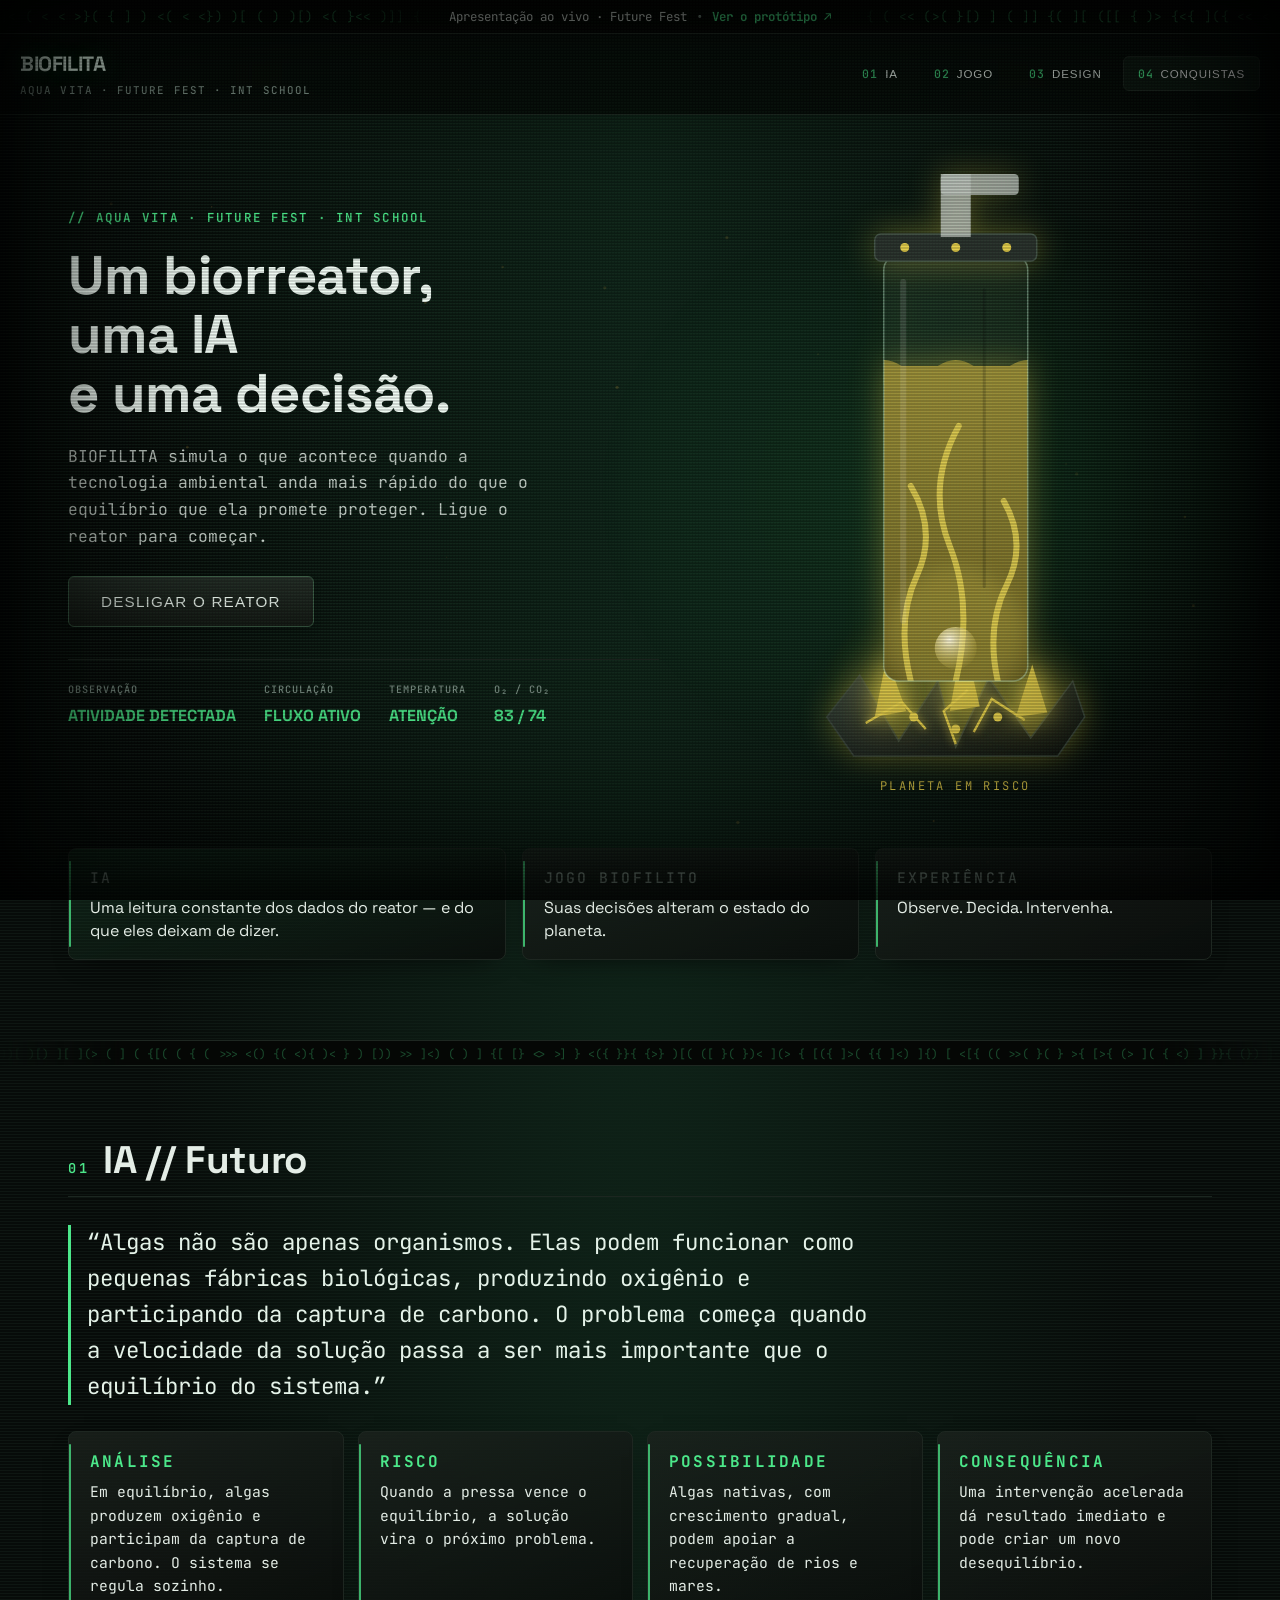
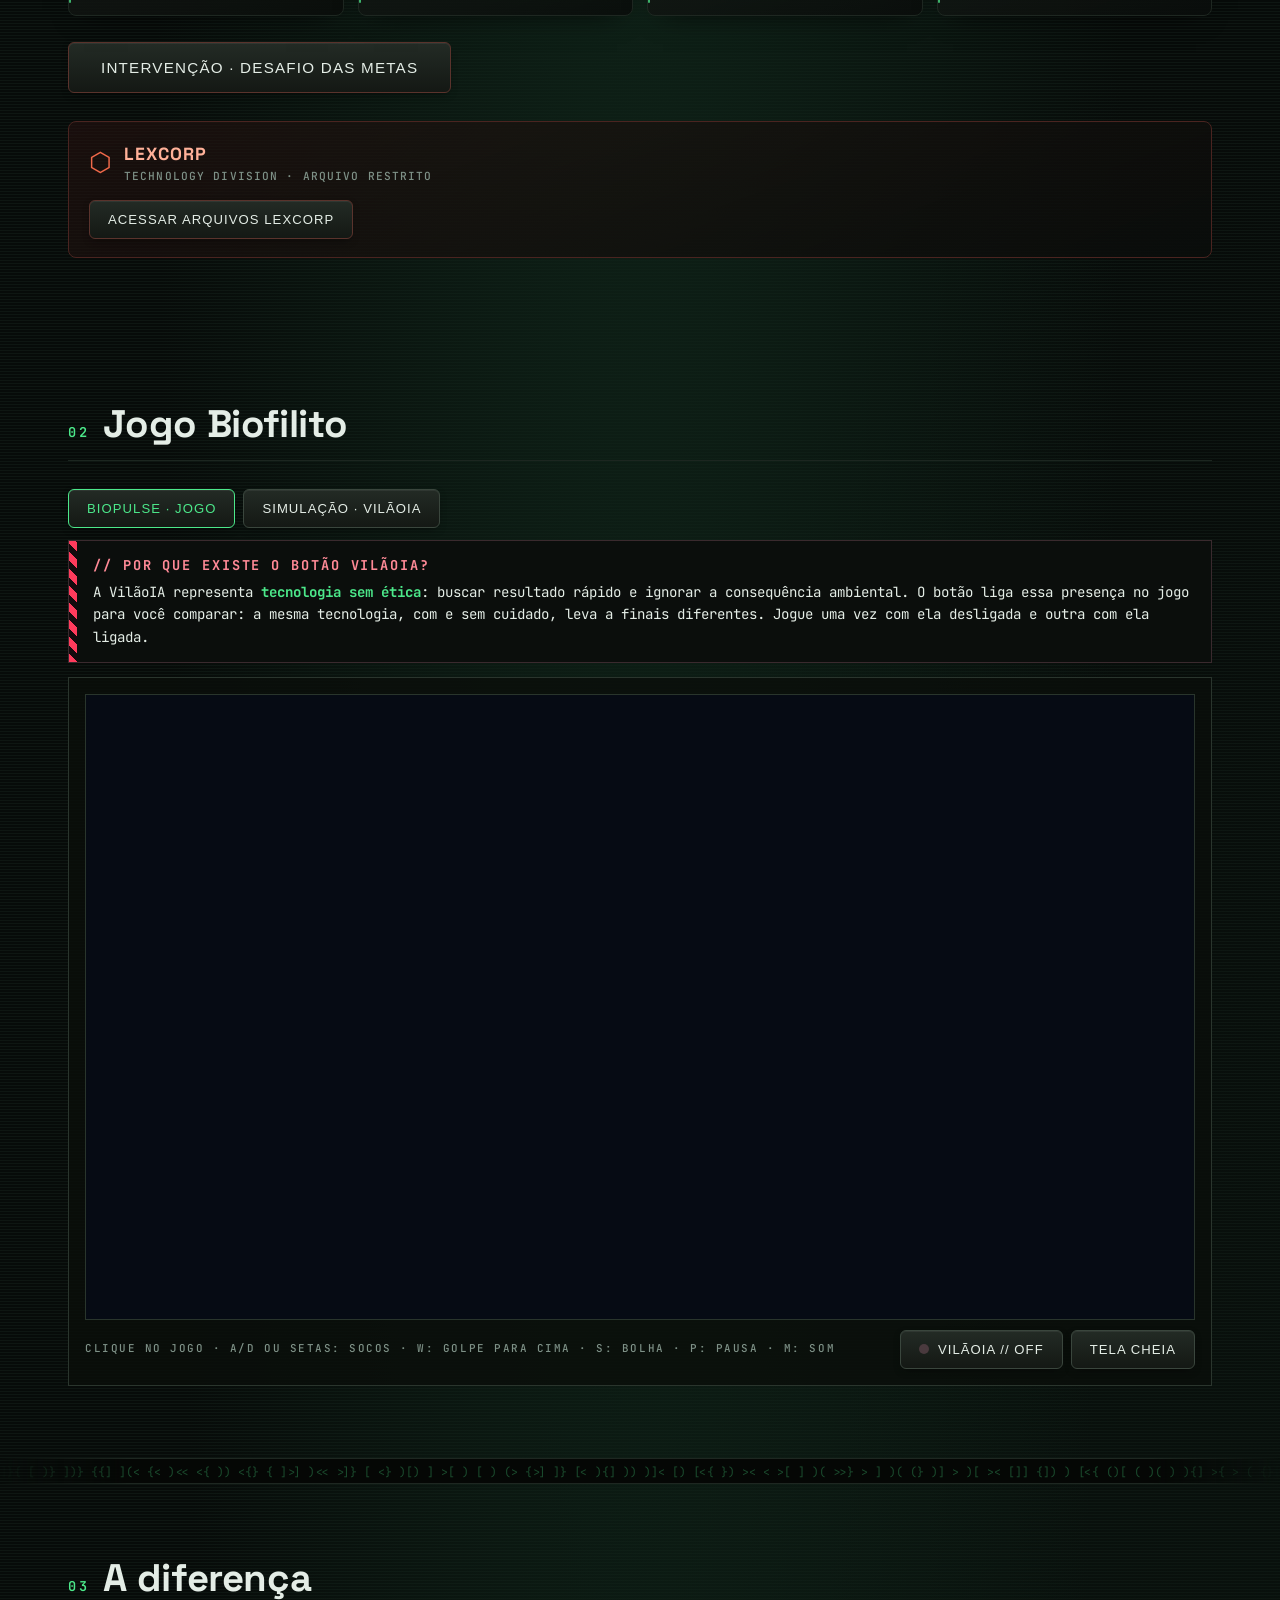
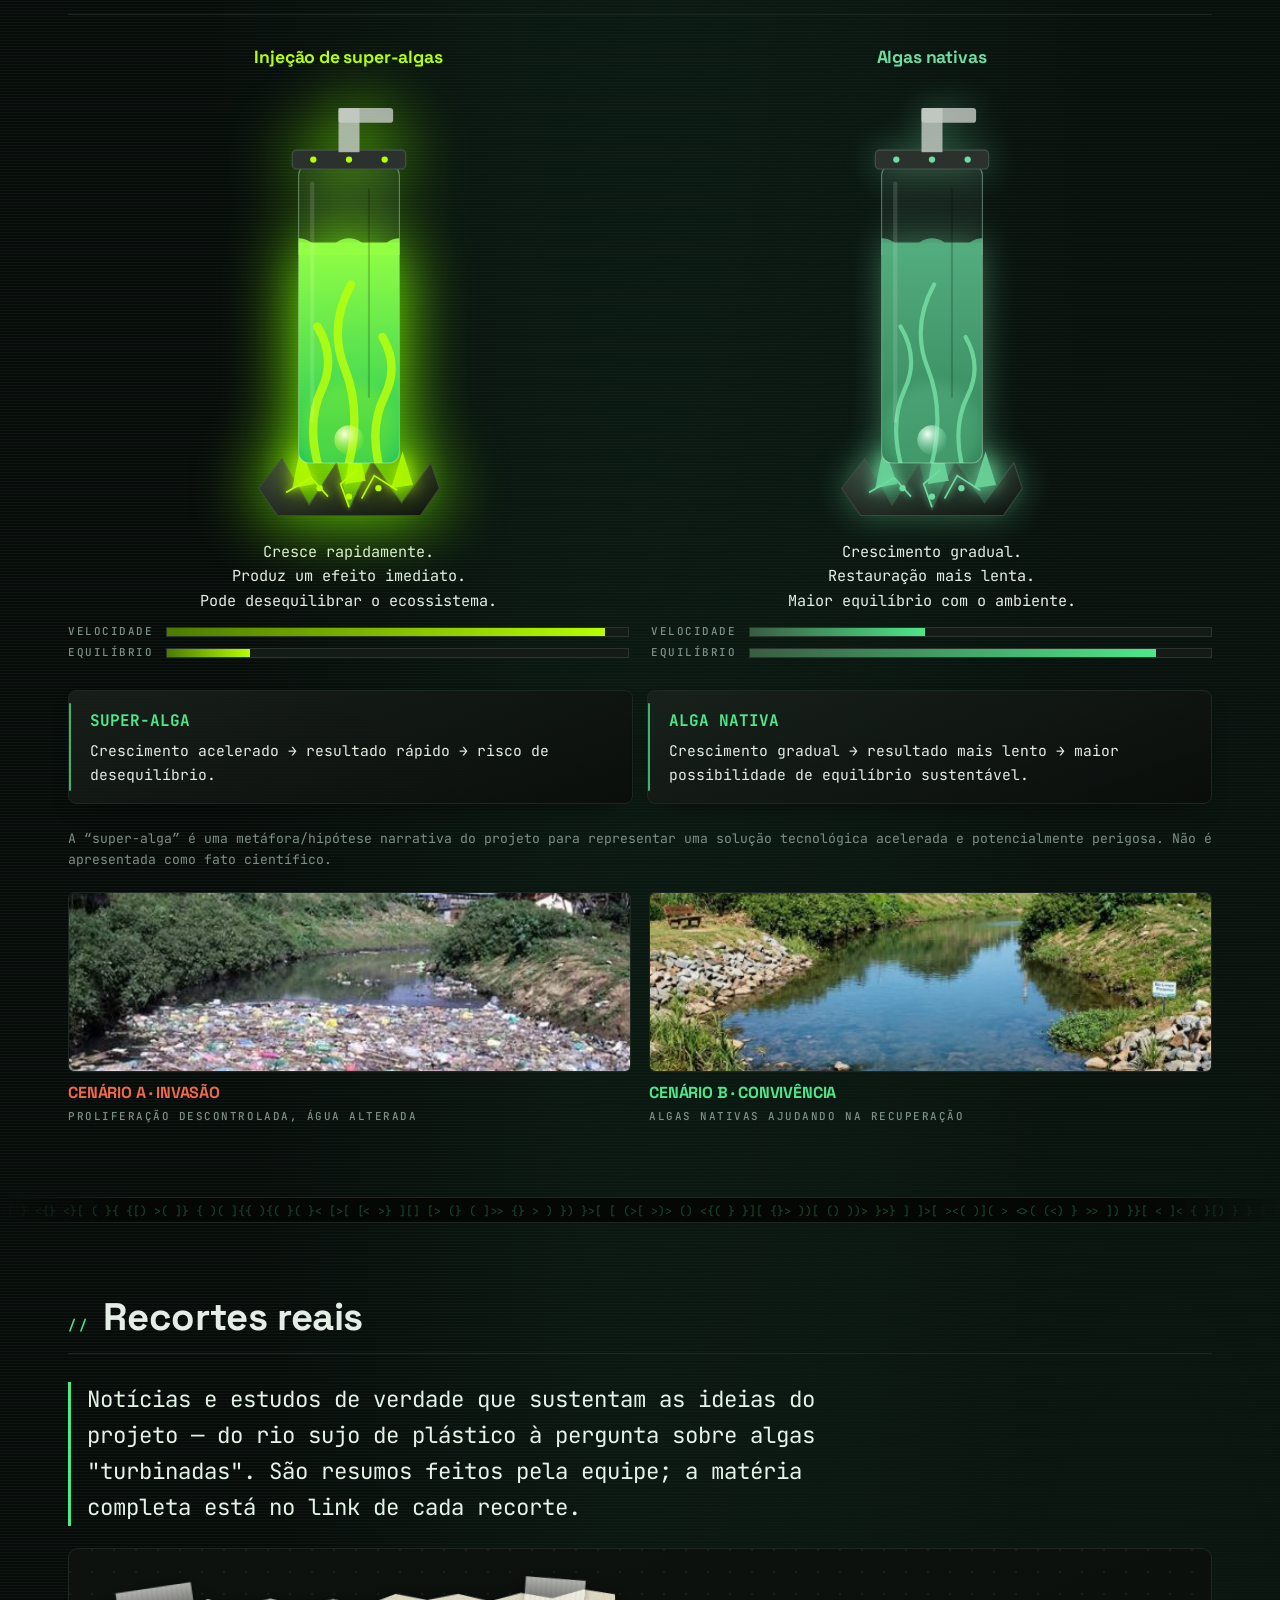
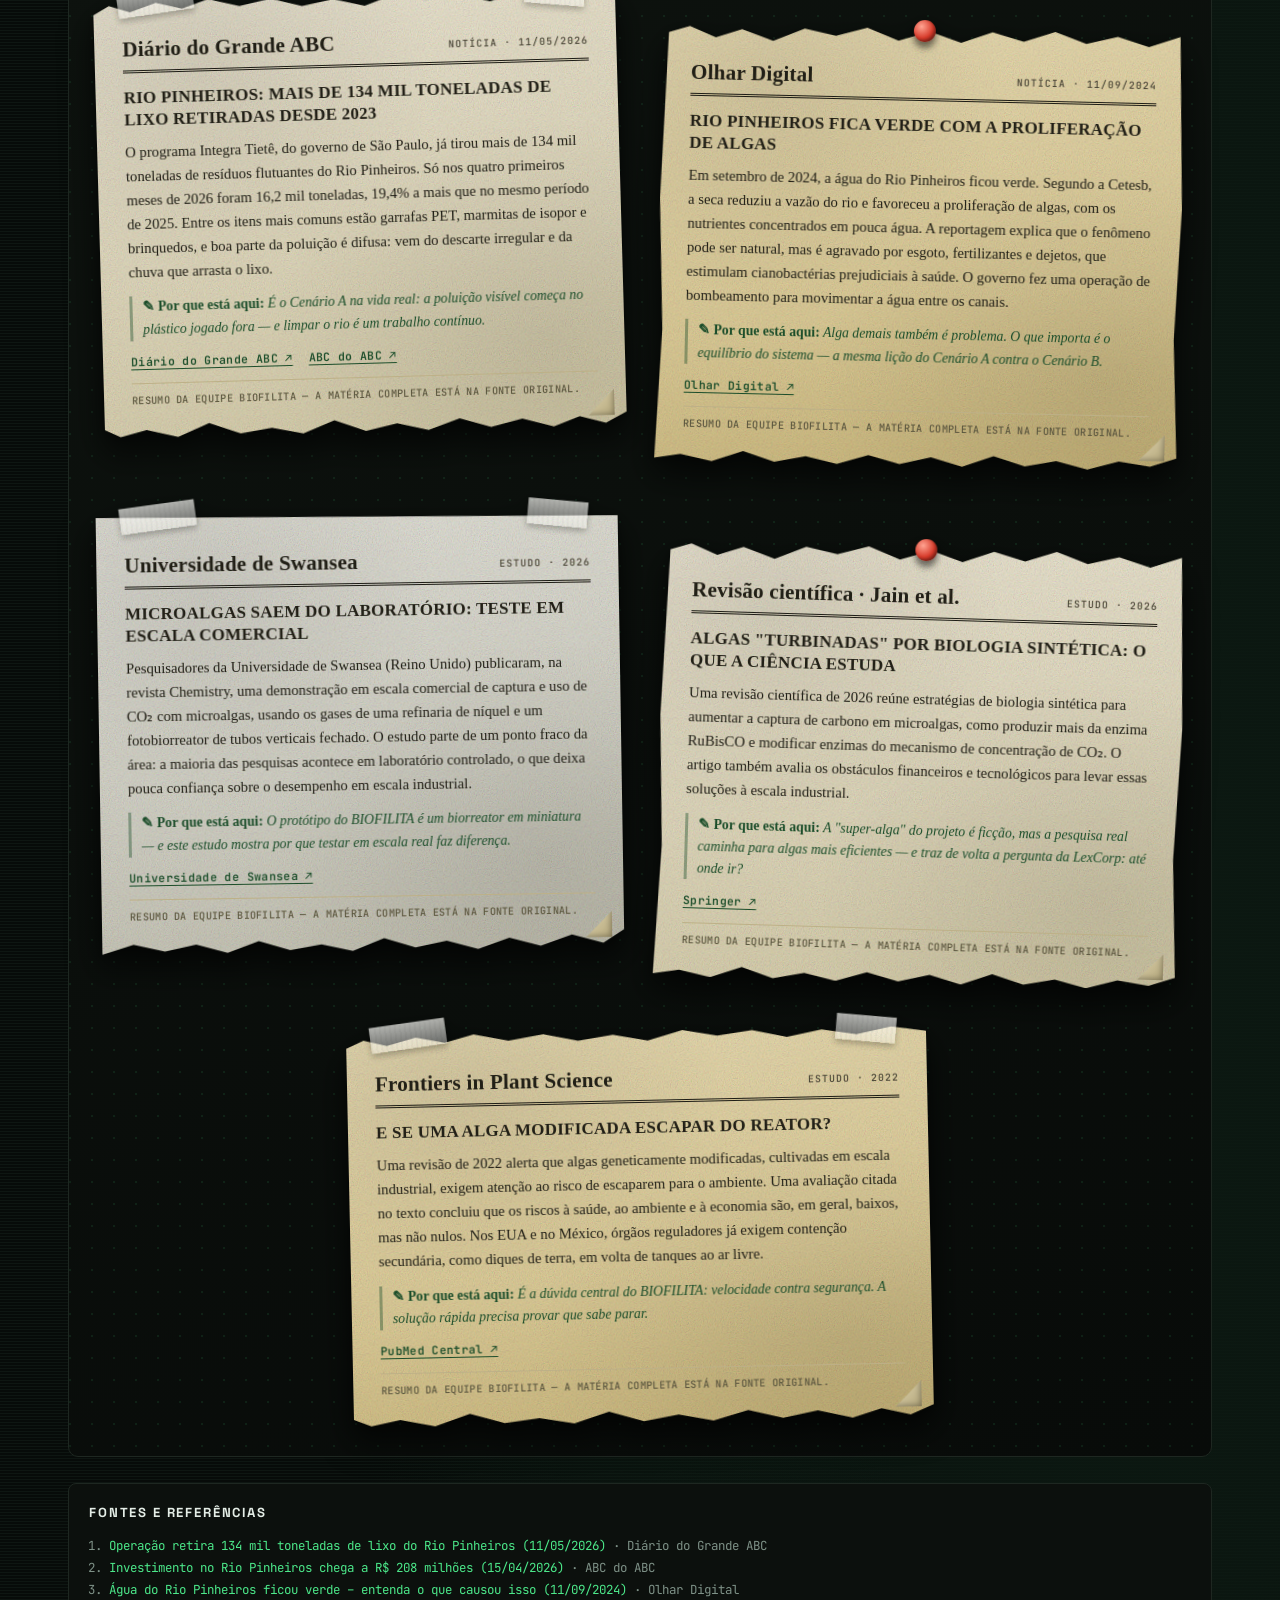
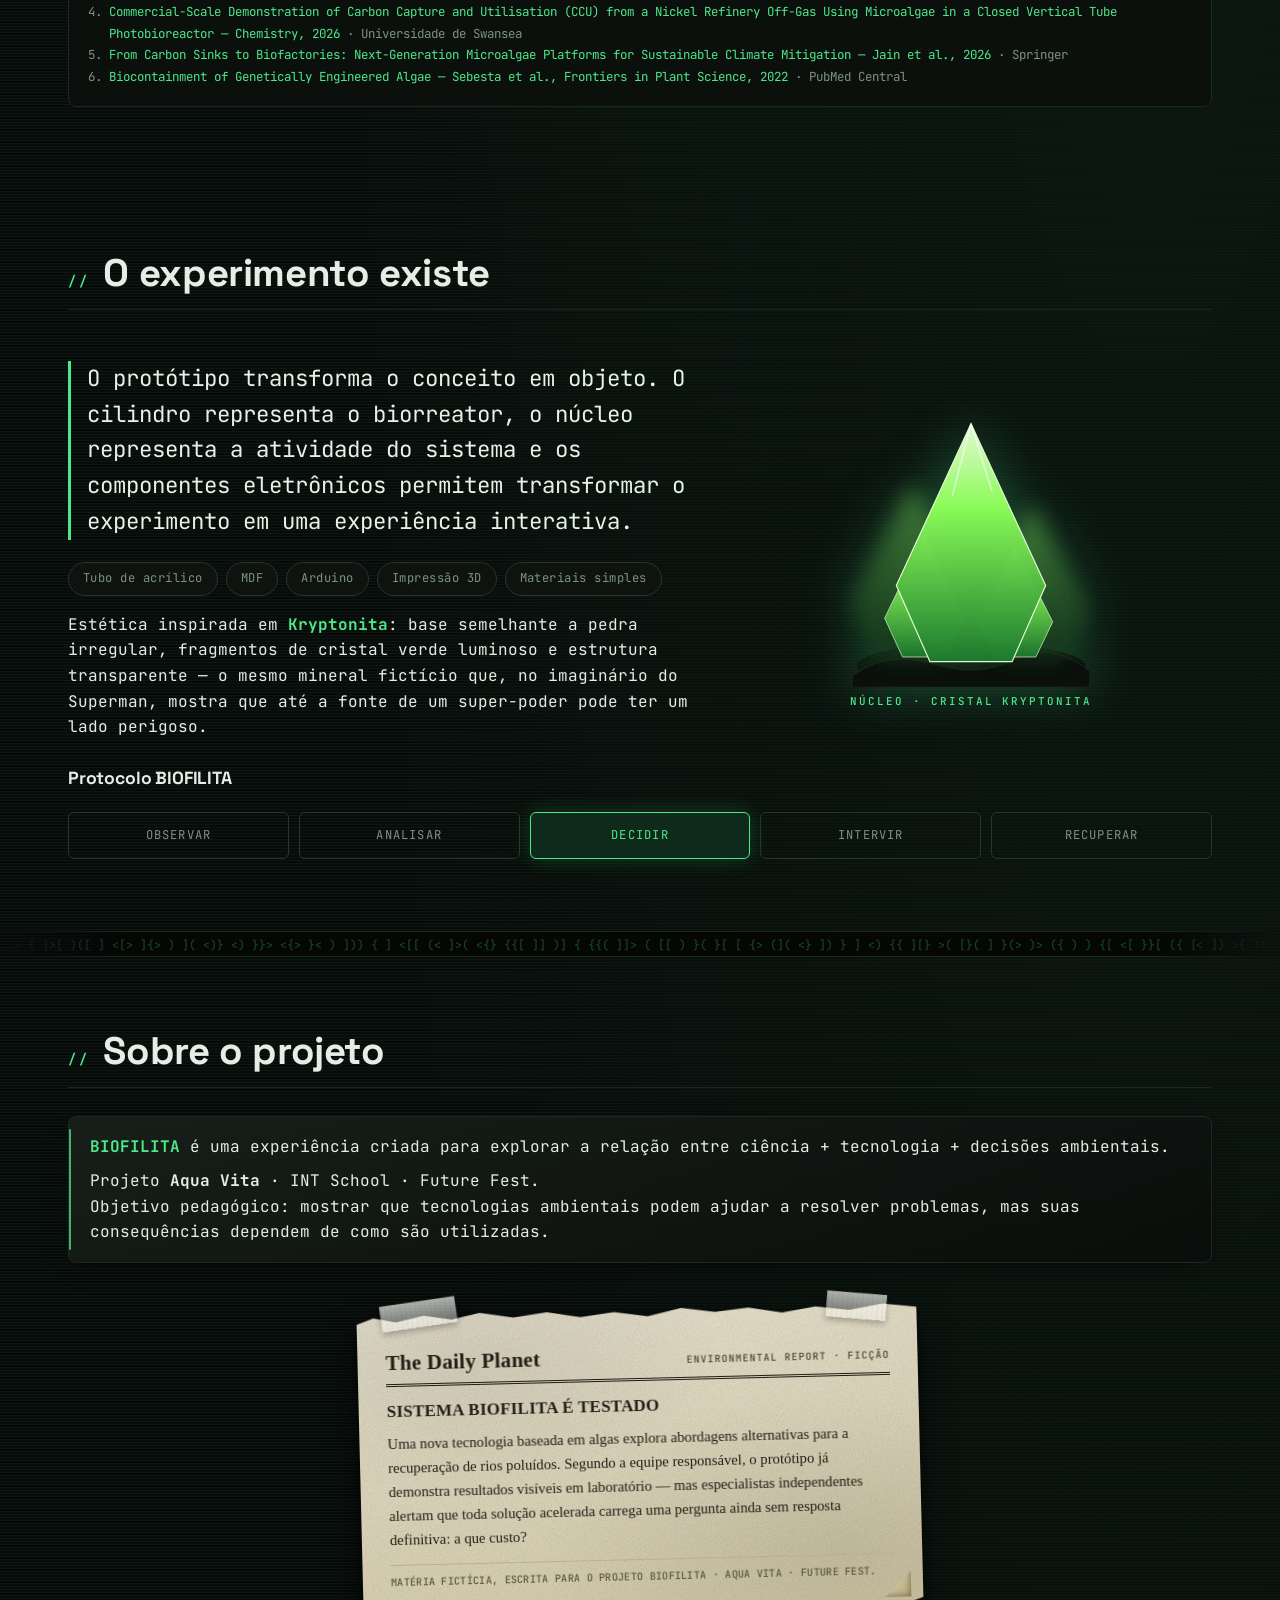
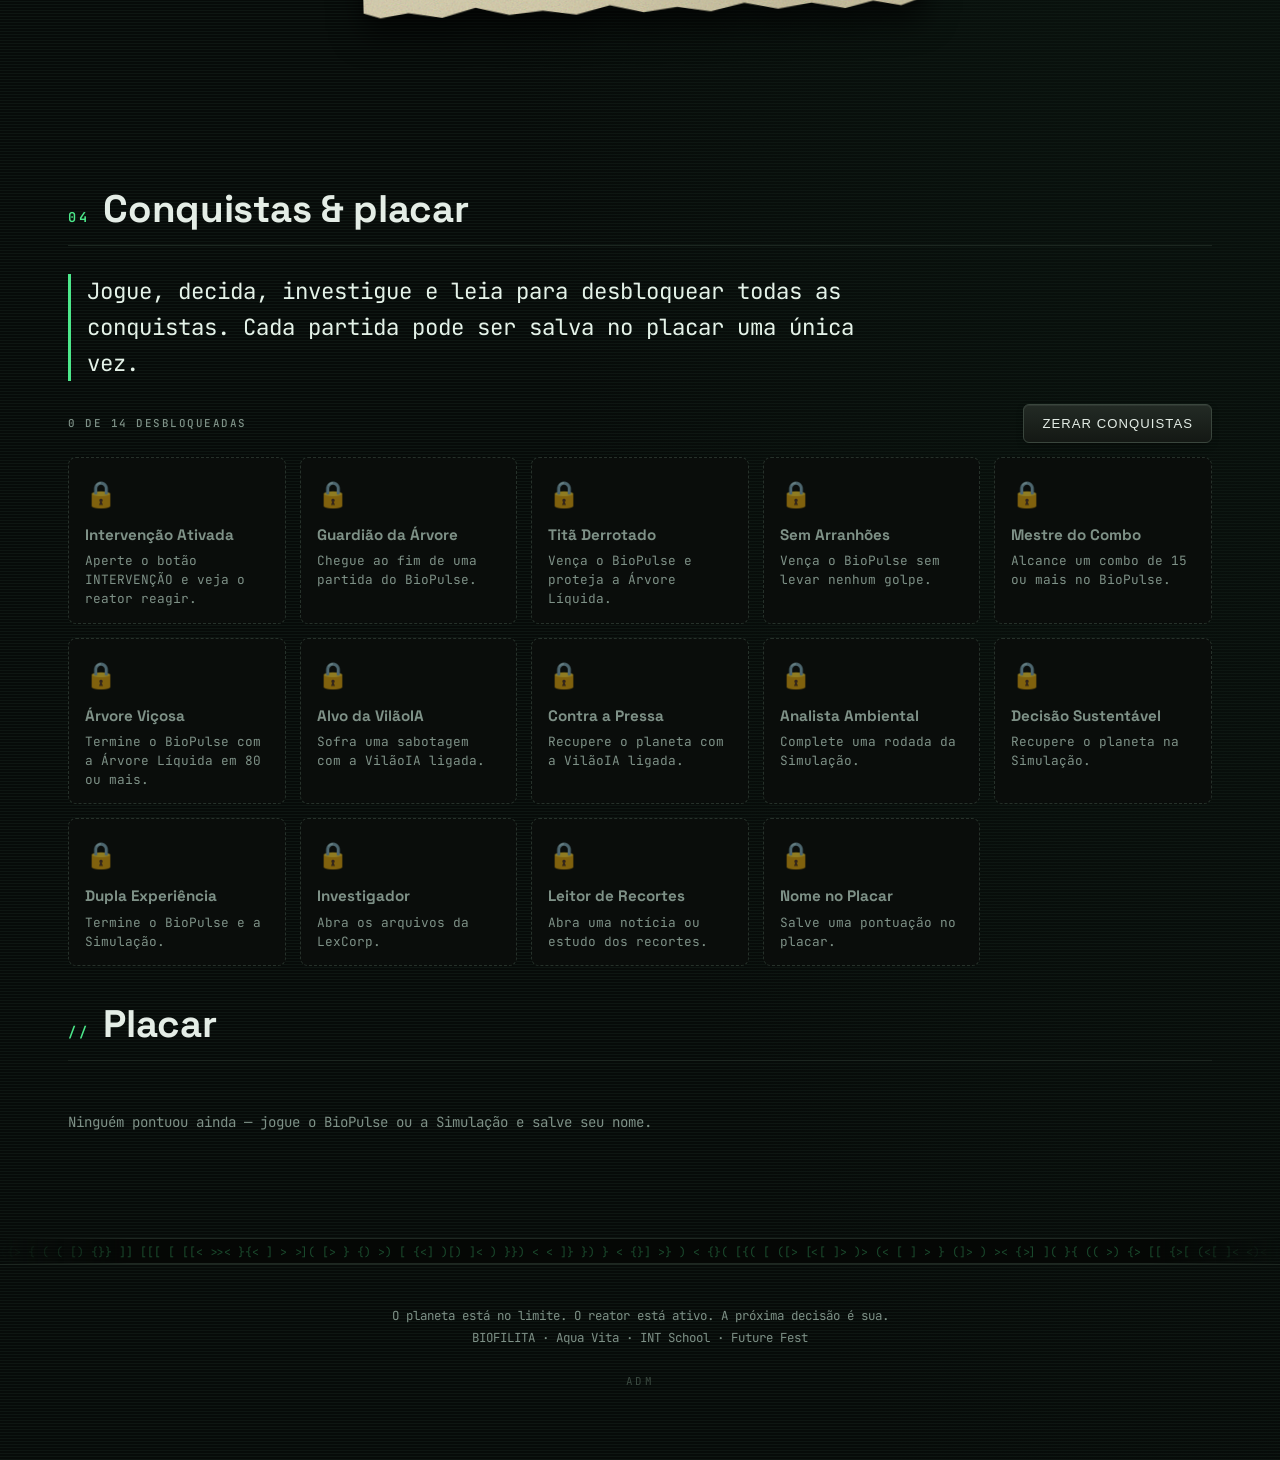
==== commit 2f4fa106: "Add files via upload" ====
--- a/index.html
+++ b/index.html
@@ -155,12 +155,6 @@
     </div>
     <div class="kryptowrap"><div id="krypto"></div><small>NÚCLEO · CRISTAL KRYPTONITA</small></div>
   </div>
-  <div class="gal">
-    <figure><small>Registro 01</small><svg viewBox="0 0 24 24"><path d="M4 8h3l2-2h6l2 2h3v11H4z"/><circle cx="12" cy="13" r="3.2"/></svg><figcaption>Foto do protótipo</figcaption></figure>
-    <figure><small>Registro 02</small><svg viewBox="0 0 24 24"><path d="M4 8h3l2-2h6l2 2h3v11H4z"/><circle cx="12" cy="13" r="3.2"/></svg><figcaption>Base e núcleo</figcaption></figure>
-    <figure><small>Registro 03</small><svg viewBox="0 0 24 24"><path d="M4 8h3l2-2h6l2 2h3v11H4z"/><circle cx="12" cy="13" r="3.2"/></svg><figcaption>Cilindro e tampa</figcaption></figure>
-    <figure><small>Registro 04</small><svg viewBox="0 0 24 24"><path d="M4 8h3l2-2h6l2 2h3v11H4z"/><circle cx="12" cy="13" r="3.2"/></svg><figcaption>Eletrônica</figcaption></figure>
-  </div>
   <h3 style="font-size:1.1rem">Protocolo BIOFILITA</h3>
   <div class="proto" id="proto"><div>OBSERVAR</div><div>ANALISAR</div><div>DECIDIR</div><div>INTERVIR</div><div>RECUPERAR</div></div>
 </section>
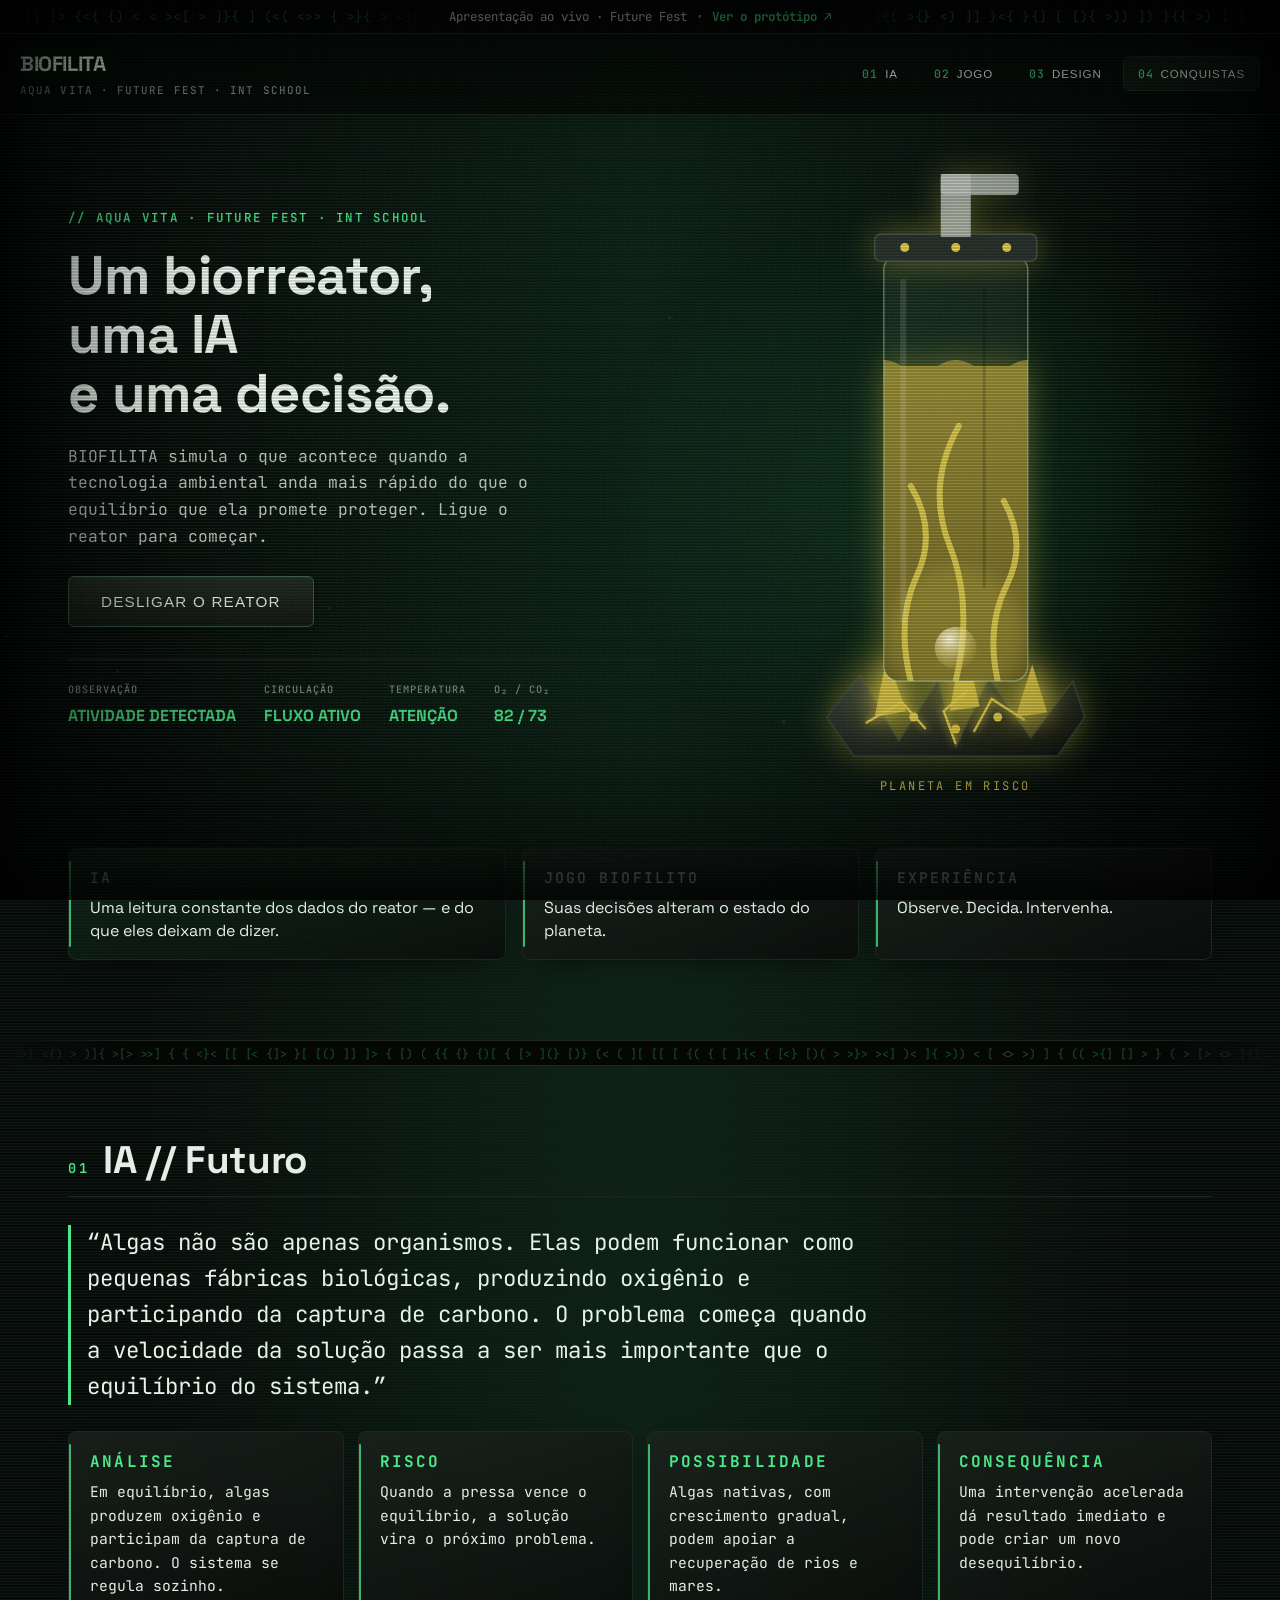
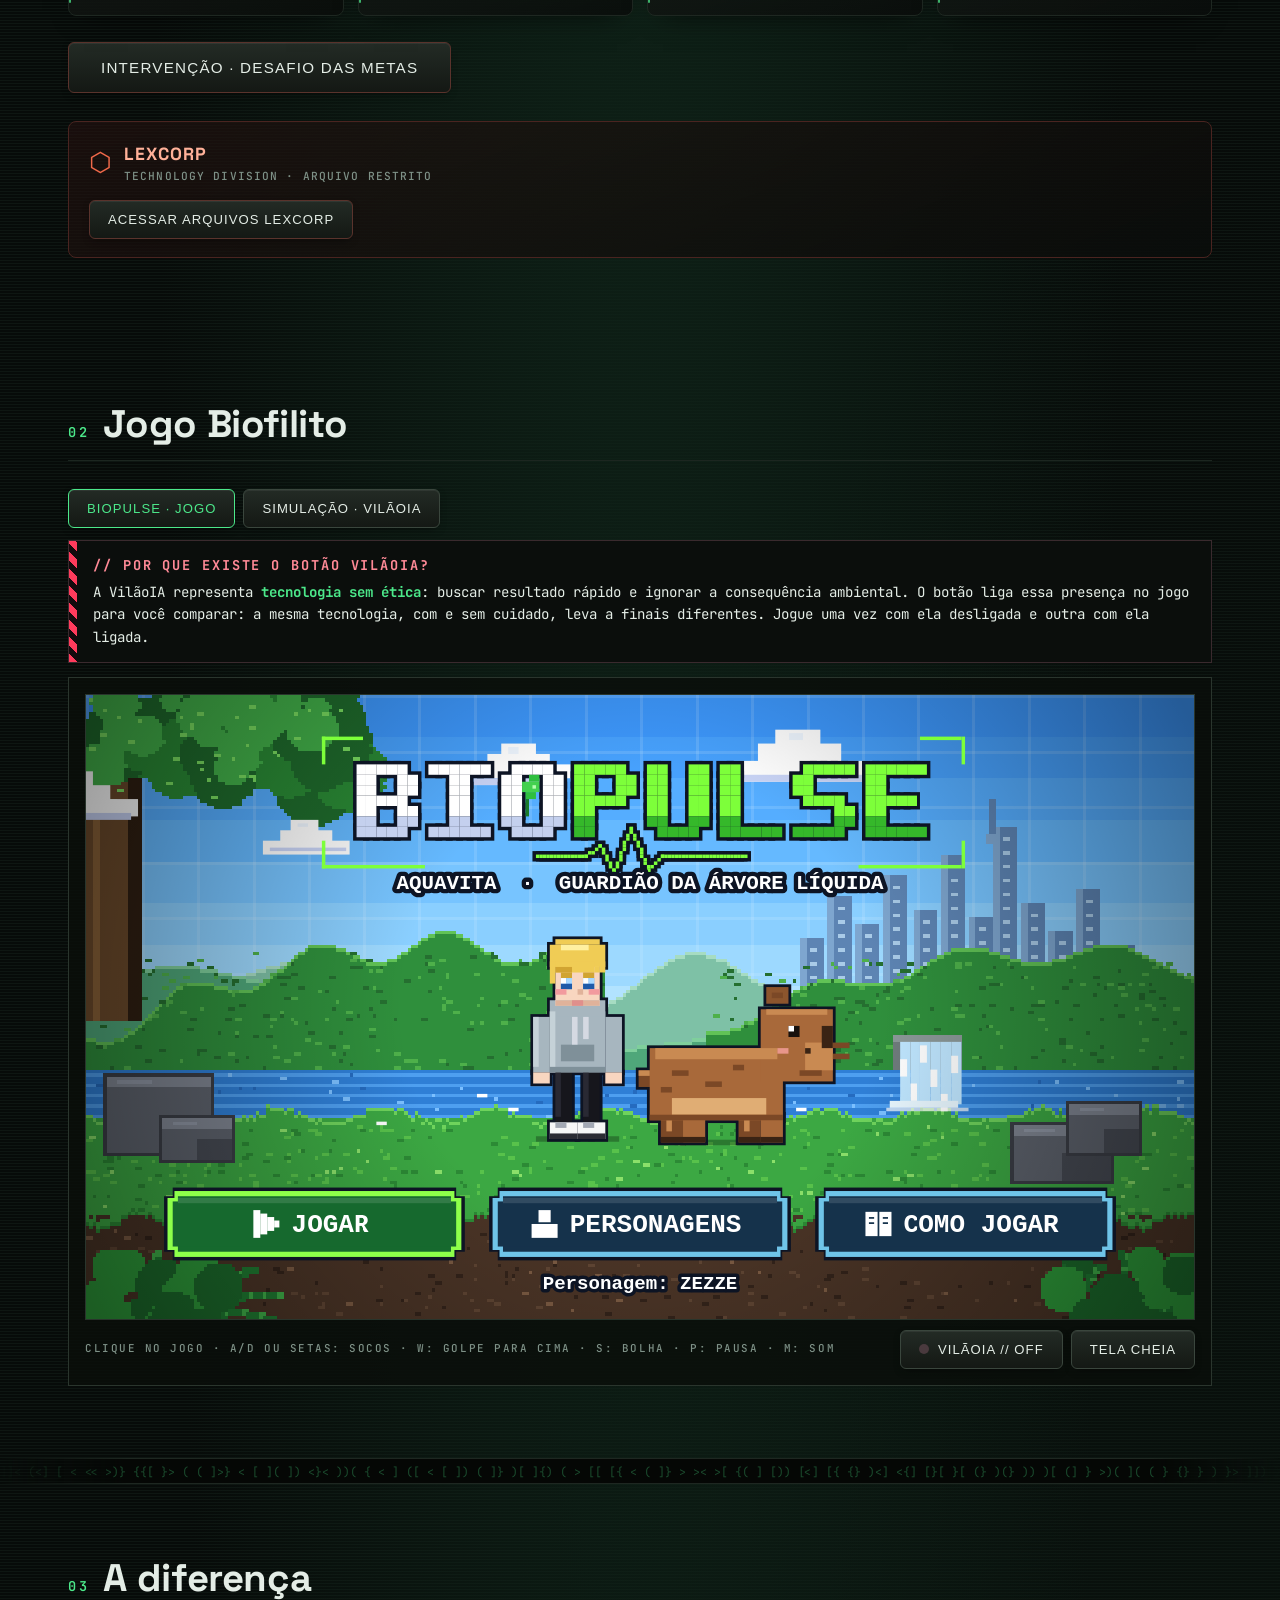
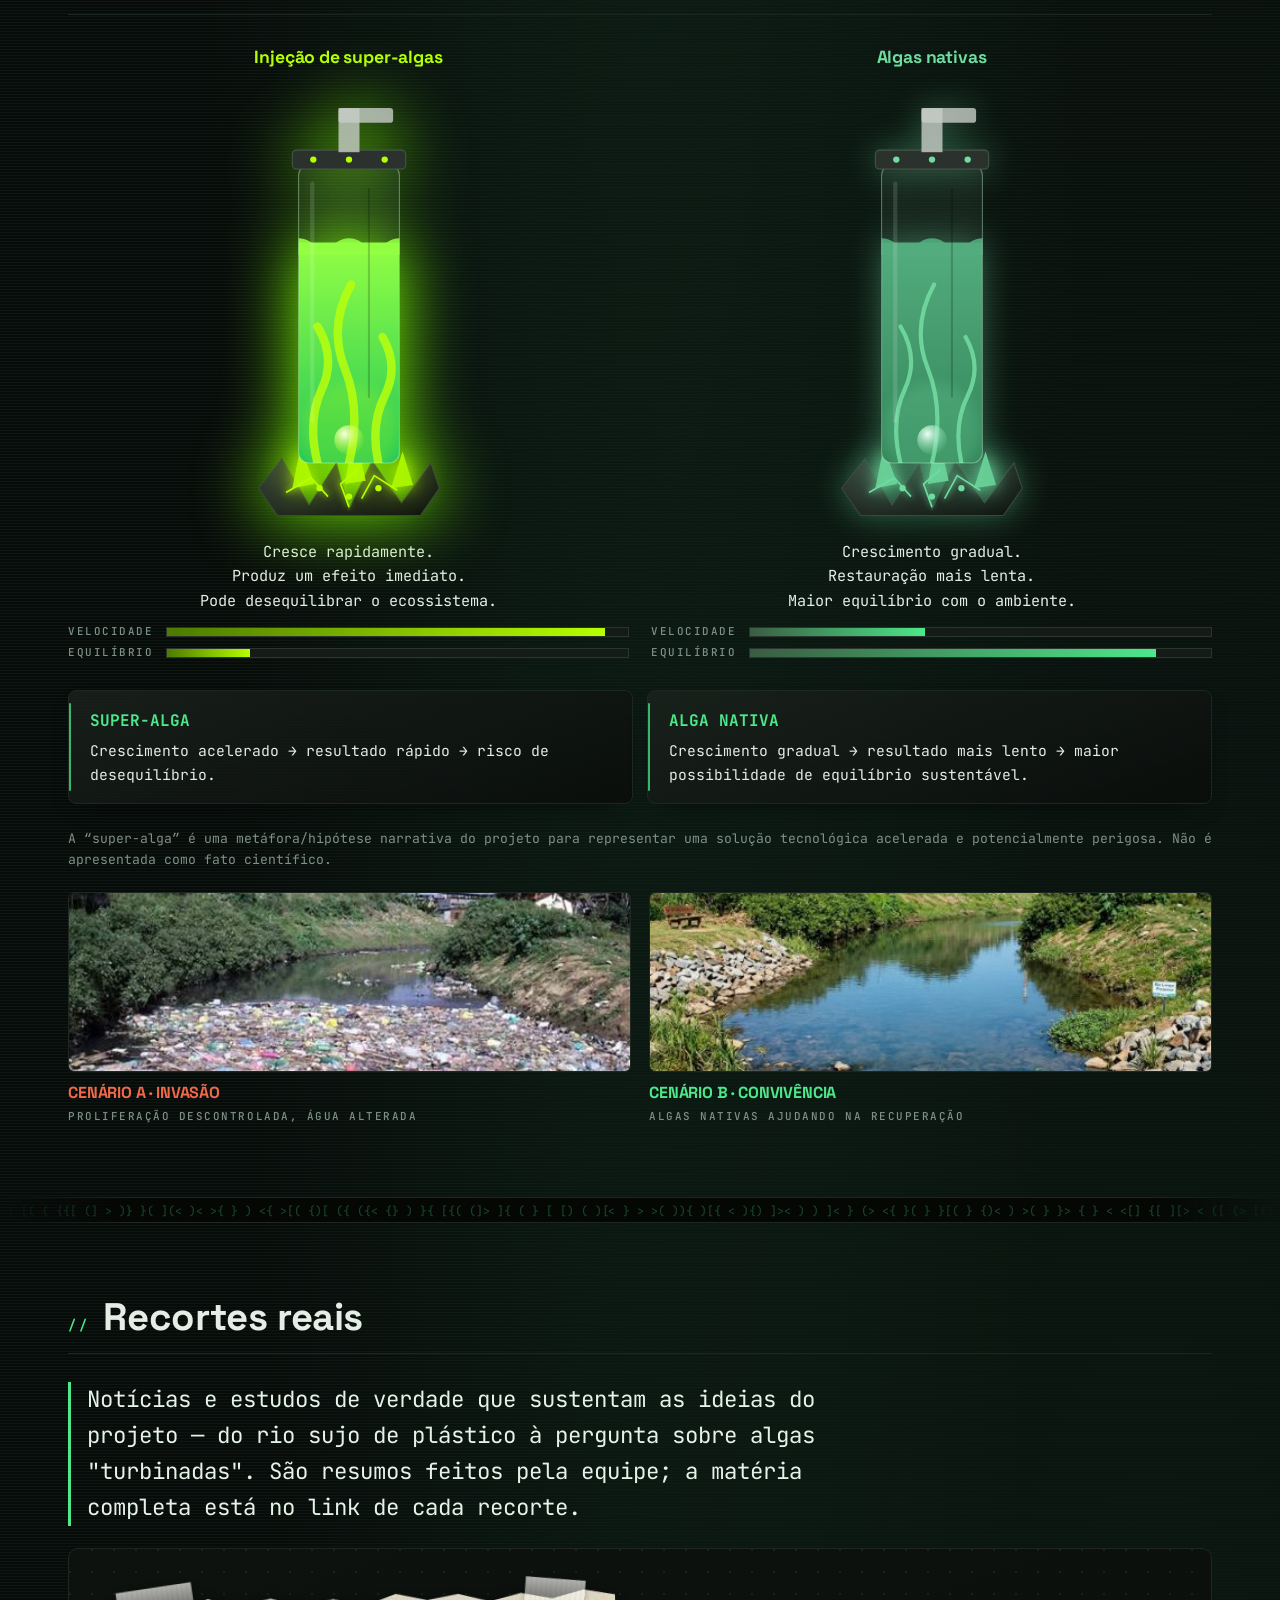
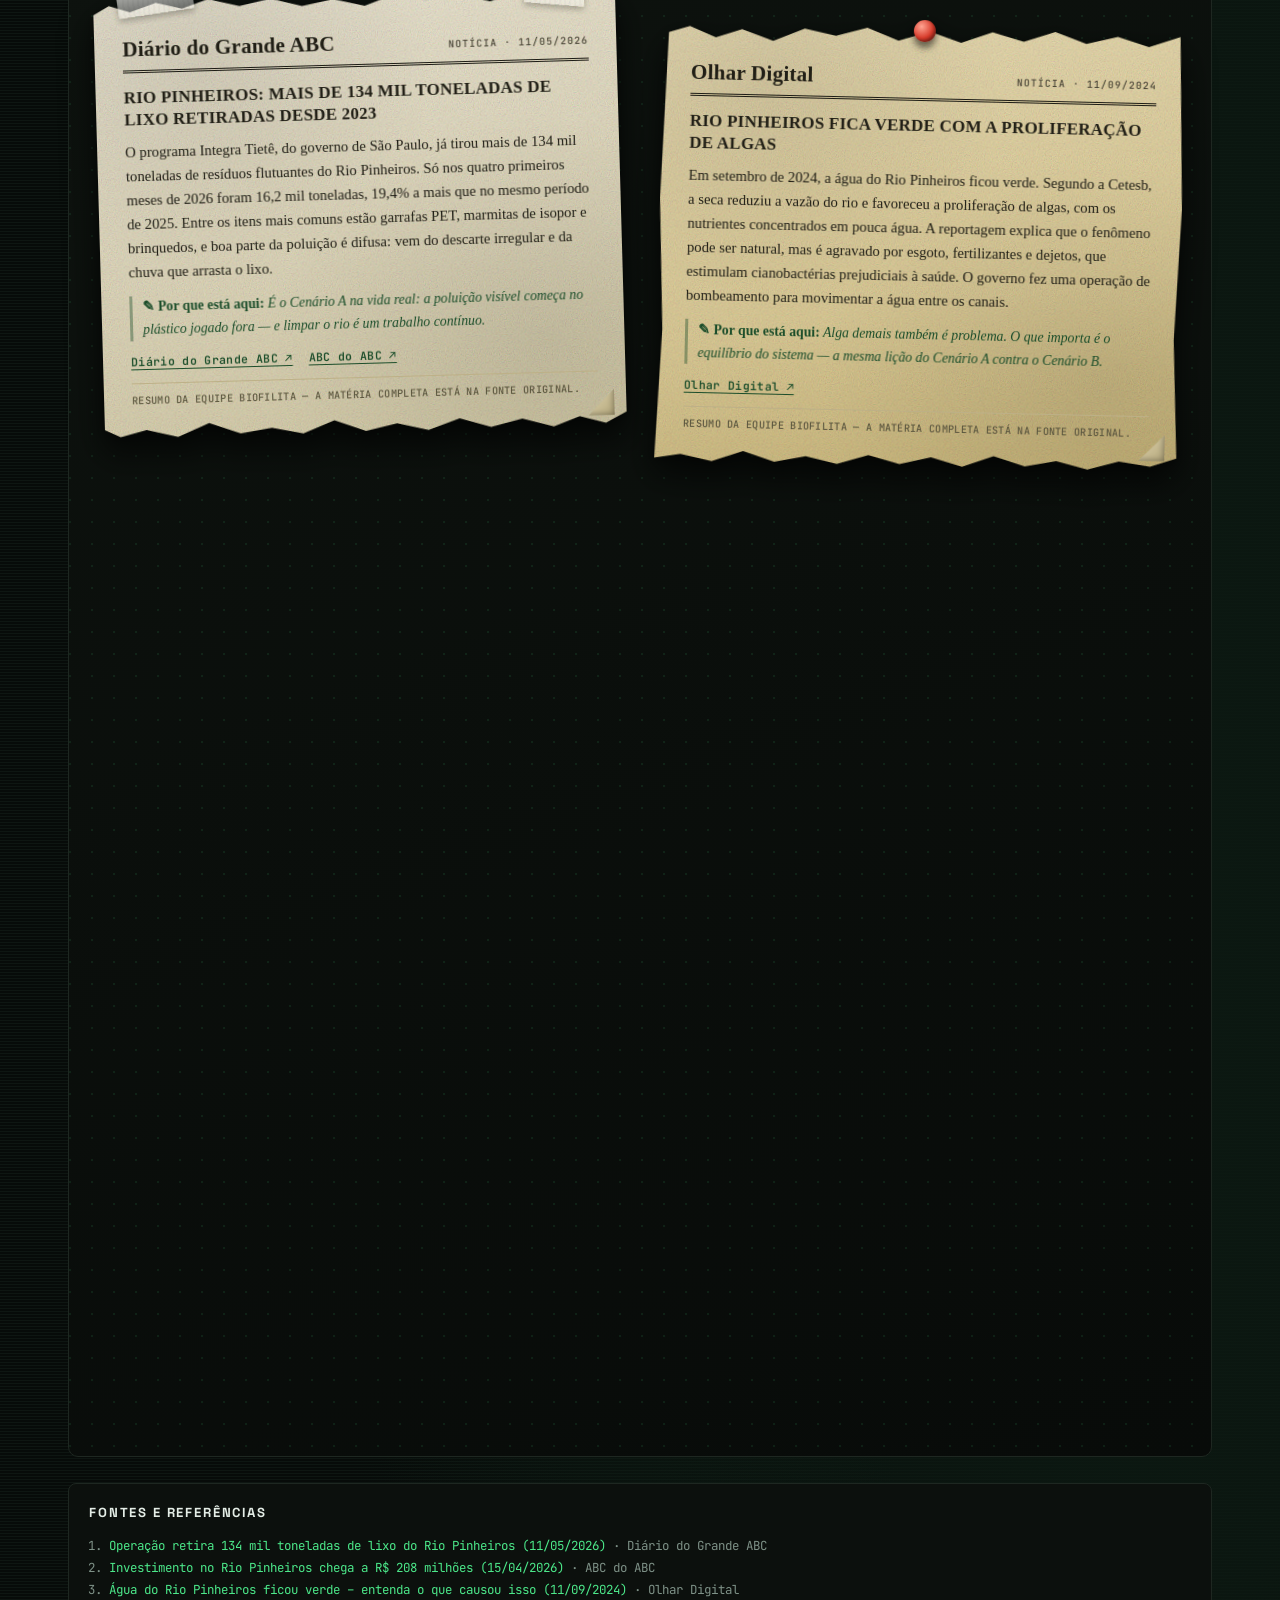
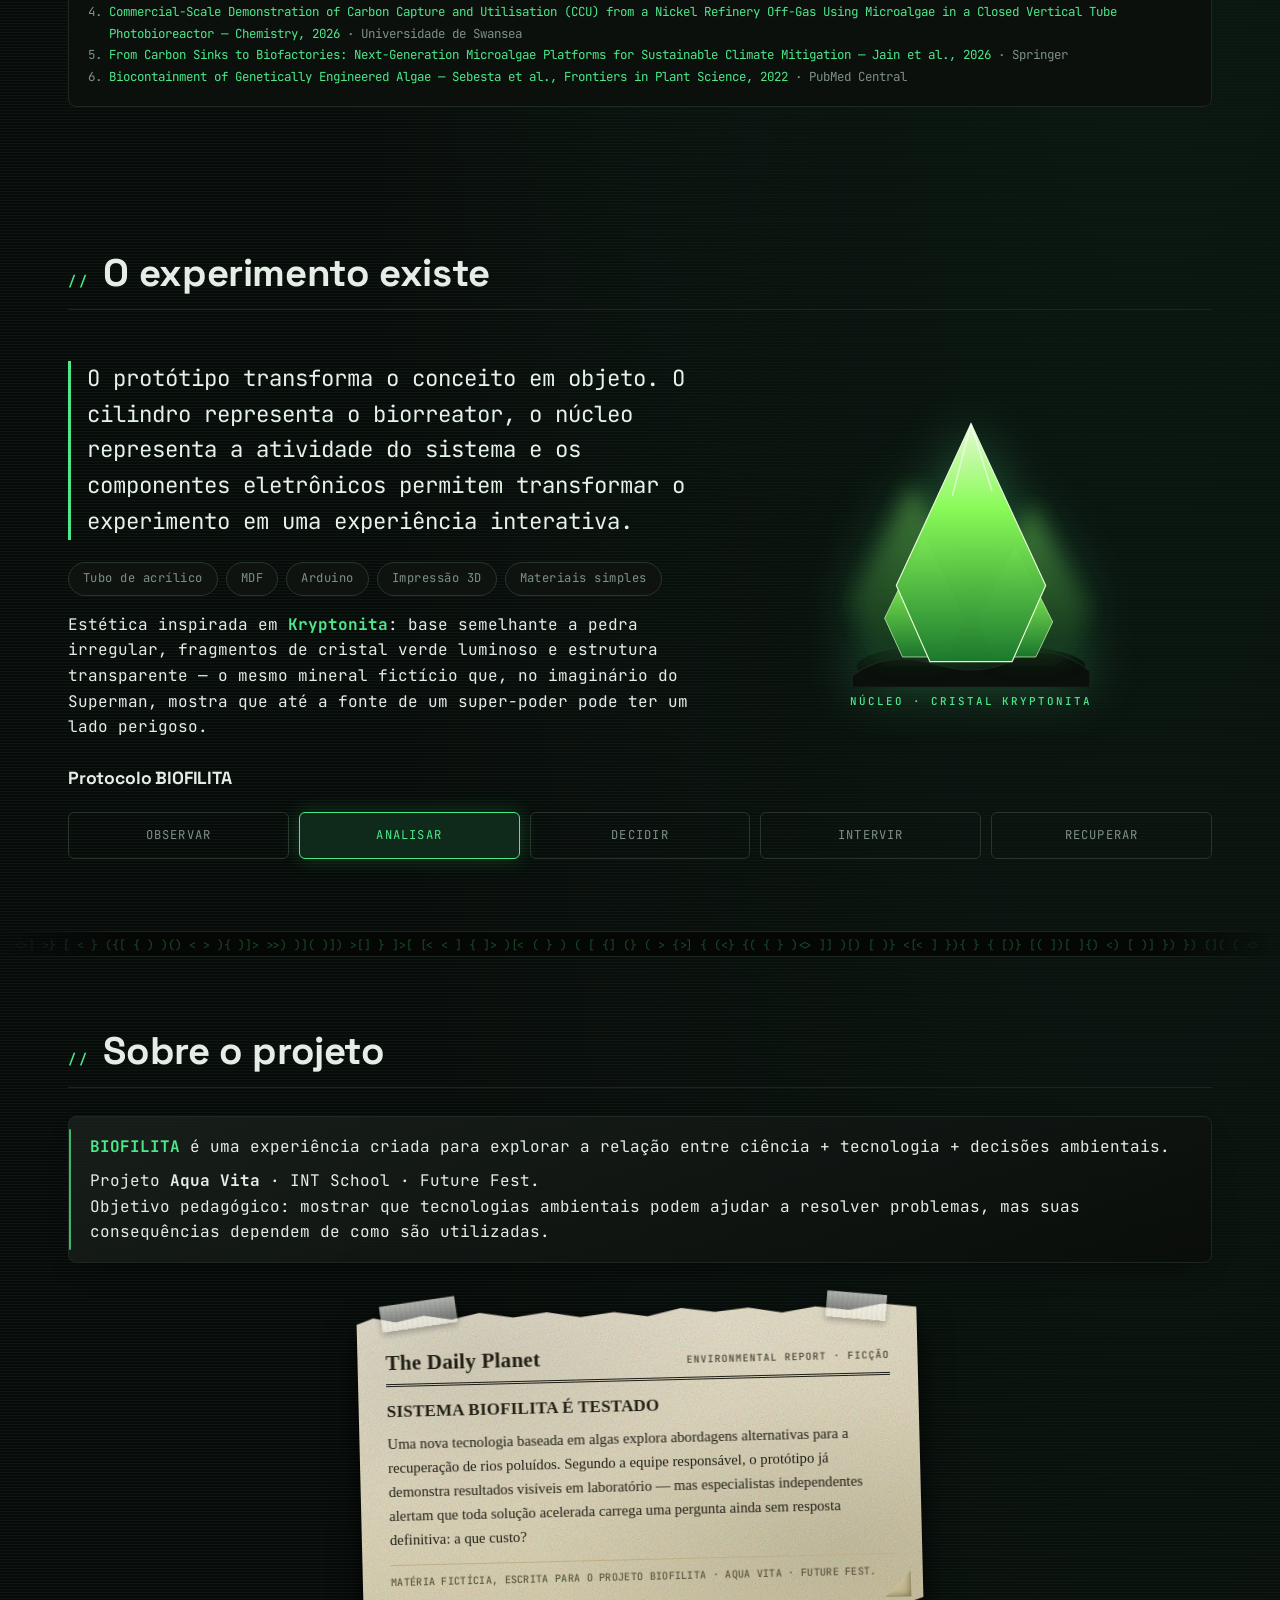
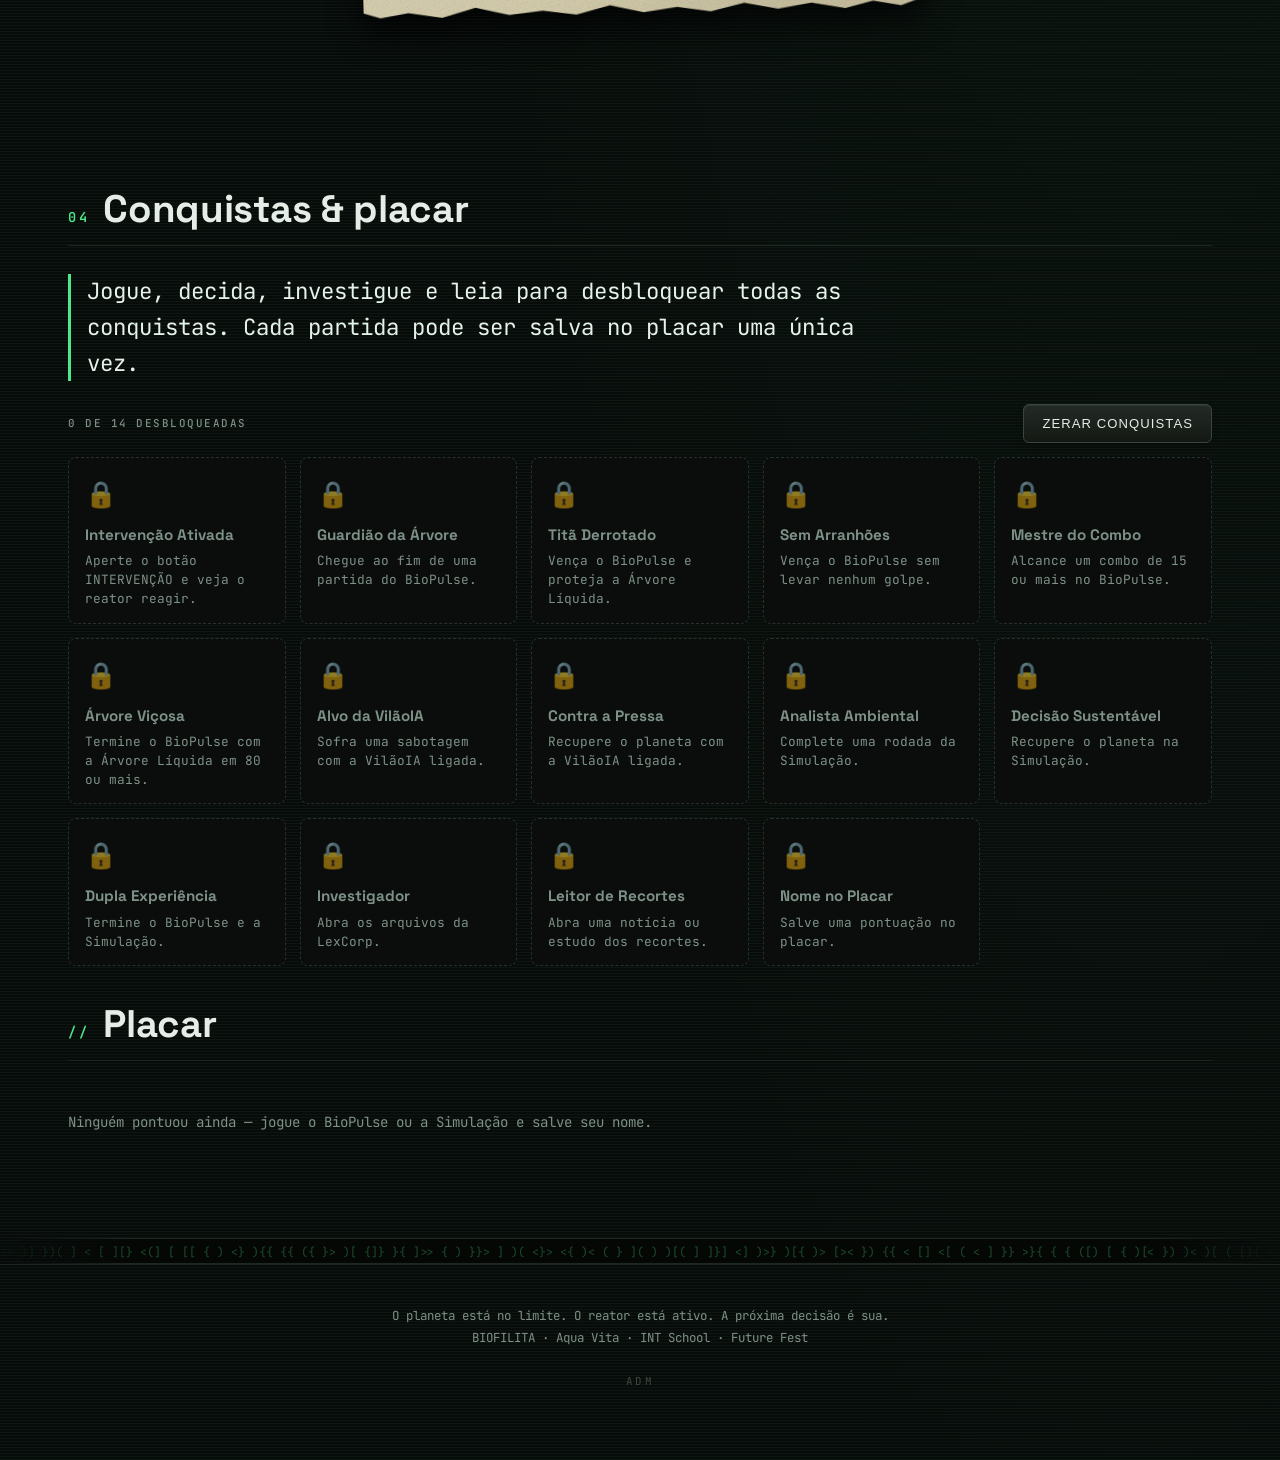
==== commit d6208b9d: "Add files via upload" ====
--- a/index.html
+++ b/index.html
@@ -208,7 +208,7 @@
         <button class="btn" id="admOut" type="button">Sair do ADM</button>
       </div>
       <h4>Se der erro na apresentação</h4>
-      <div class="admadd"><select id="admVicChar" aria-label="Personagem"><option value="gois">Gois</option><option value="matheus">Matheus</option><option value="kauan">Kauan</option><option value="felipe">Felipe</option><option value="pedro">Pedro</option><option value="davi">Davi</option><option value="boy">Zezze</option><option value="capy">Capivara</option><option value="hero">Guardião</option><option value="heroina">Heroína</option></select><button class="btn" id="admVic" type="button">▶ Ver animação de vitória</button><button class="btn" id="admPoses" type="button">▶ Ver esquiva, dano e derrota</button></div>
+      <div class="admadd"><select id="admVicChar" aria-label="Personagem"><option value="gois">Gois</option><option value="matheus">Matheus</option><option value="kauan">Kauan</option><option value="felipe">Felipe</option><option value="juliao">Julião</option><option value="pedro">Pedro</option><option value="davi">Davi</option><option value="boy">Zezze</option><option value="capy">Capivara</option><option value="hero">Guardião</option><option value="heroina">Heroína</option></select><button class="btn" id="admVic" type="button">▶ Ver animação de vitória</button><button class="btn" id="admPoses" type="button">▶ Ver esquiva, dano e derrota</button></div>
       <div class="admact">
         <button class="btn" id="admFixBp" type="button">Reiniciar BioPulse</button>
         <button class="btn" id="admFixSim" type="button">Reiniciar Simulação</button>
